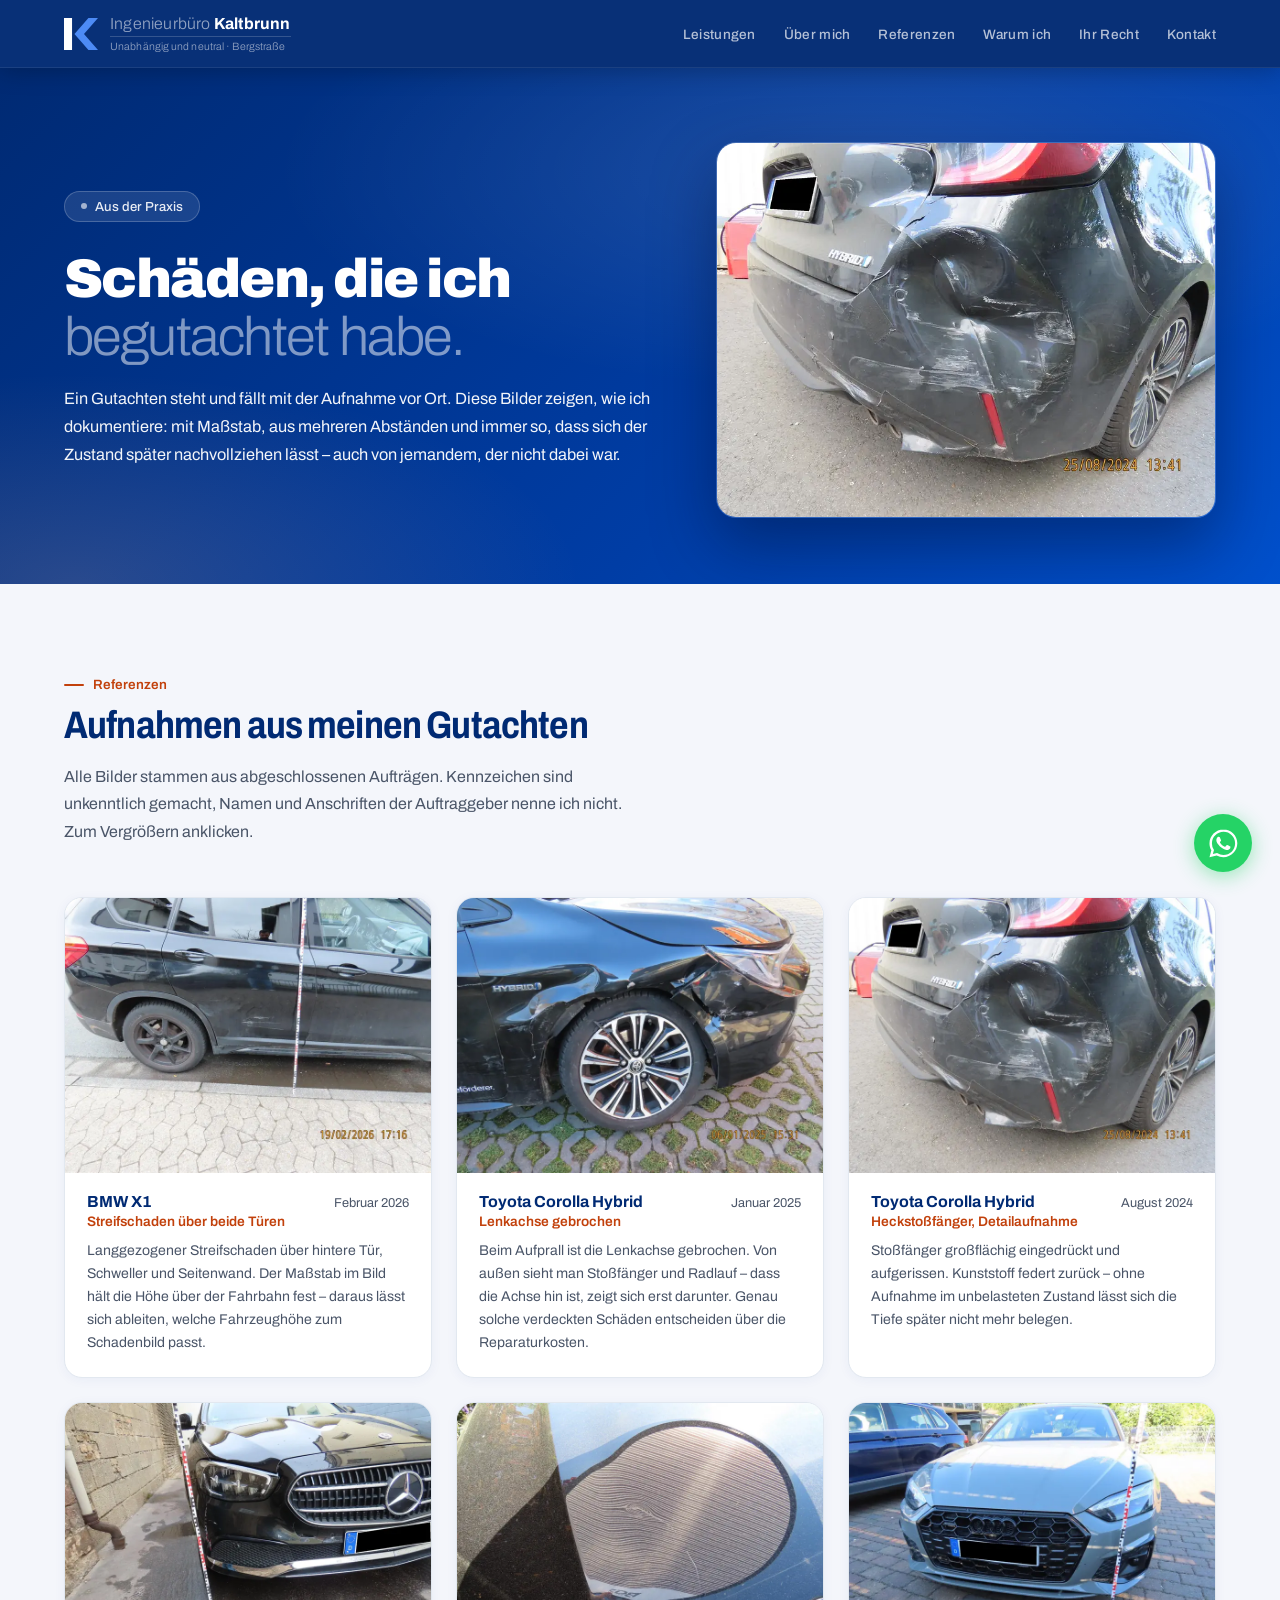
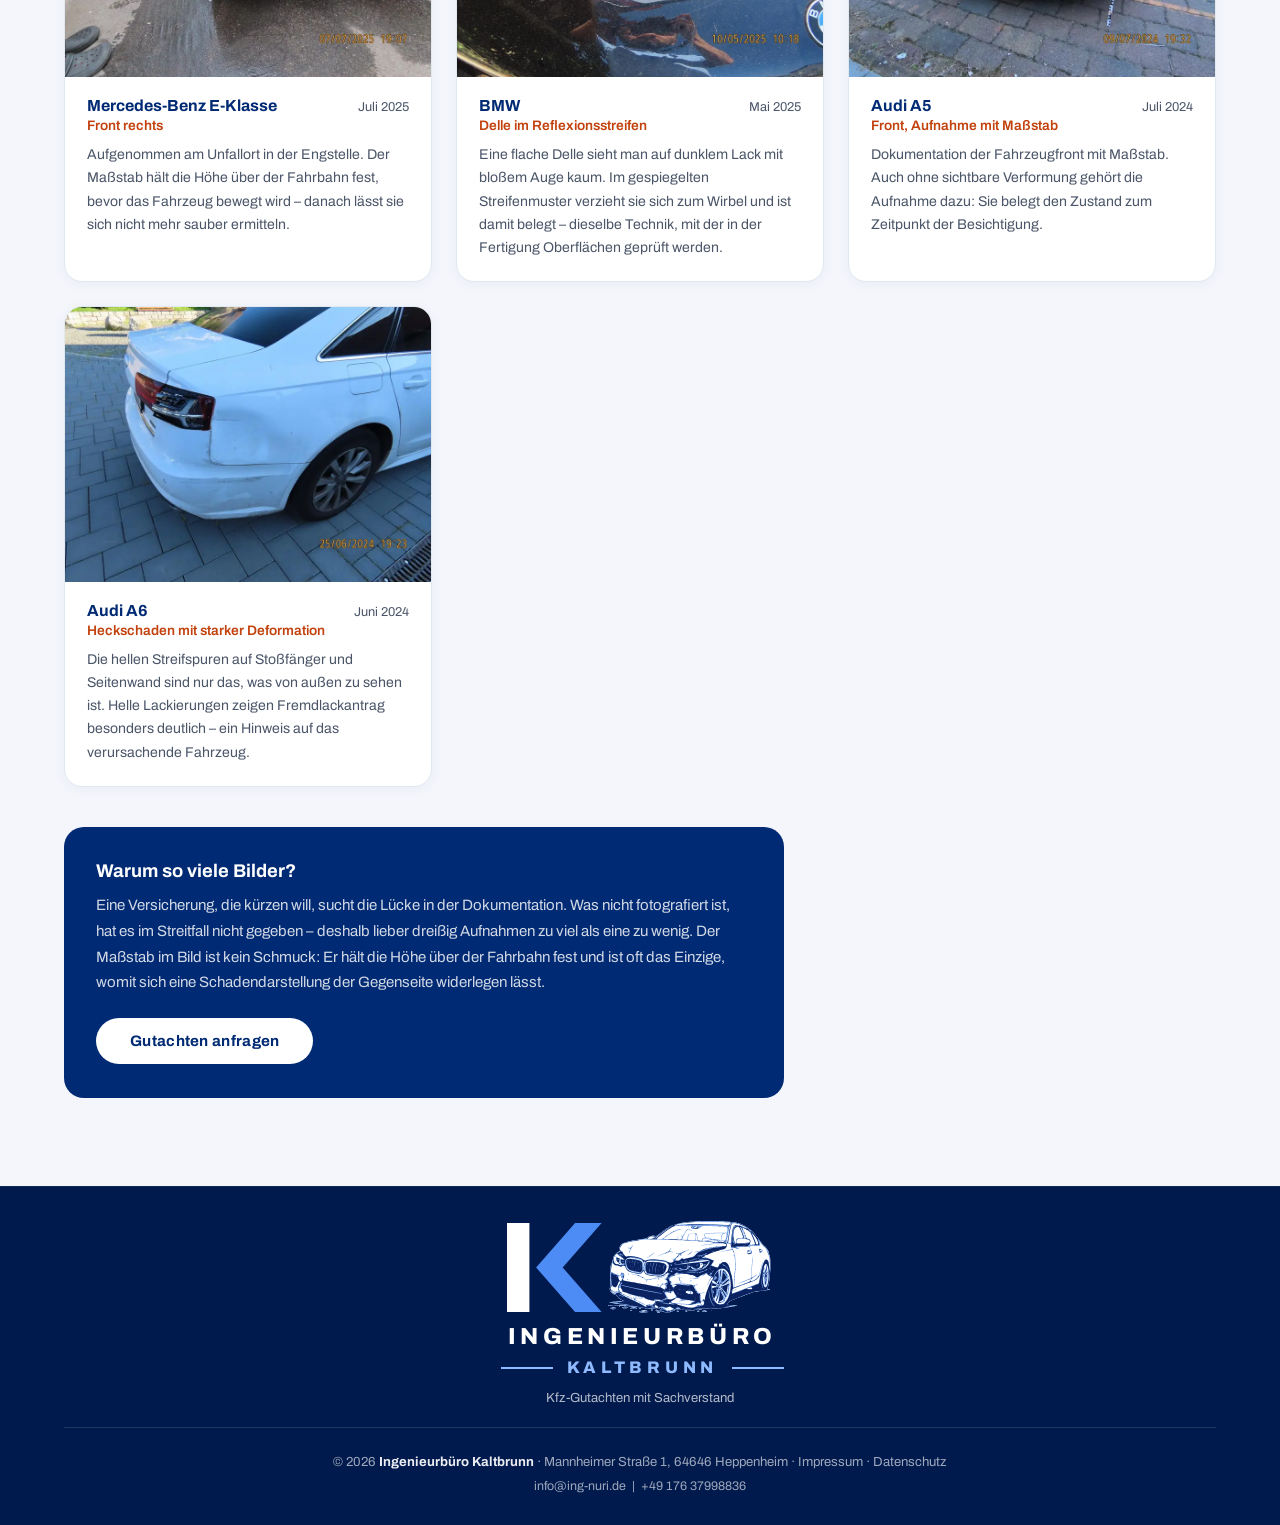
==== referenzen.html @ 7ba2ac22 "Nurettins Mail Punkt für Punkt übernommen Abgleich der ganzen Seite gegen seine Mail. Das meiste sta" ====
<!DOCTYPE html>
<html lang="de">
<head>
  <meta charset="UTF-8"/>
  <meta name="viewport" content="width=device-width, initial-scale=1.0"/>
  <meta name="theme-color" content="#002a73"/>
  <meta name="description" content="Aufnahmen aus meiner Gutachtertätigkeit: Unfall- und Lackschäden an PKW im Kreis Bergstraße, dokumentiert mit Maßstab und in gerichtsverwertbarer Form."/>
  <meta name="author" content="Nurettin Sogukcesme, Ingenieurbüro Kaltbrunn"/>
  <meta name="robots" content="index, follow, max-image-preview:large"/>
  <link rel="canonical" href="https://www.ing-nuri.de/referenzen.html"/>
  <meta property="og:type" content="website"/>
  <meta property="og:locale" content="de_DE"/>
  <meta property="og:site_name" content="Ingenieurbüro Kaltbrunn"/>
  <meta property="og:title" content="Referenzen – Ingenieurbüro Kaltbrunn"/>
  <meta property="og:description" content="Aufnahmen aus meiner Gutachtertätigkeit: Unfall- und Lackschäden an PKW im Kreis Bergstraße, dokumentiert mit Maßstab und in gerichtsverwertbarer Form."/>
  <meta property="og:url" content="https://www.ing-nuri.de/referenzen.html"/>
  <meta name="twitter:card" content="summary_large_image"/>
  <link rel="icon" href="data:image/svg+xml,%3Csvg xmlns='http://www.w3.org/2000/svg' viewBox='0 0 112 112'%3E%3Cdefs%3E%3ClinearGradient id='l' x1='0' y1='0' x2='0' y2='1'%3E%3Cstop offset='0' stop-color='%23ffffff'/%3E%3Cstop offset='1' stop-color='%238fadd4'/%3E%3C/linearGradient%3E%3C/defs%3E%3Ccircle cx='56' cy='56' r='55' fill='%23002a73'/%3E%3Cpath d='M26 69 L20.8 65.1 L27 63.7 L21.8 60.1 L28.6 58.9 L25.6 55.3 L38 56.1 L46.5 55.7 L54 47.9 L71.5 47.9 L79.5 55.7 L93 56.9 L97.4 59.9 L98 69 Z' fill='url(%23l)'/%3E%3Ccircle cx='40' cy='68.5' r='7.6' fill='%230b2f66'/%3E%3Ccircle cx='40' cy='68.5' r='4' fill='%23cfe0f5'/%3E%3Ccircle cx='83' cy='68.5' r='7.6' fill='%230b2f66'/%3E%3Ccircle cx='83' cy='68.5' r='4' fill='%23cfe0f5'/%3E%3Cg stroke='%23ff8a1f' stroke-width='4.4' stroke-linecap='round'%3E%3Cpath d='M19 52 L7 41.5'/%3E%3Cpath d='M25 45.5 L20.5 35'/%3E%3Cpath d='M15 59 L3 57'/%3E%3C/g%3E%3C/svg%3E"/>
  <title>Referenzen – Ingenieurbüro Kaltbrunn | Kfz-Gutachten Heppenheim</title>
  <style>
    /* Archivo, variabel in Breite und Gewicht, lokal eingebettet.
       Eine Datei für Fließtext und schmale Schlagzeilen. */
    @font-face{font-family:'Archivo';font-style:normal;font-weight:300 900;
      font-stretch:62% 125%;font-display:swap;
      src:url([data-uri]) format('woff2');}
    :root {
      --font-sans: 'Archivo', system-ui, -apple-system, 'Segoe UI', sans-serif;
      --font-condensed: 'Archivo', system-ui, -apple-system, 'Segoe UI', sans-serif;
    }
    *, *::before, *::after { box-sizing: border-box; margin: 0; padding: 0; }

    :root {
      --blue:       #003DA5;
      --blue-dark:  #002a73;
      --blue-mid:   #0050cc;
      --blue-light: #5b93e8;   /* Punkt im Siegel */
      --blue-pale:  #e8eef8;
      /* Der Akzent kommt aus dem Feuer der Marke – er nimmt dem
         Behördenblau die Kühle. --flamme-tief ist dieselbe Farbe,
         nur dunkel genug für Text auf Weiß (Kontrast 5,2:1). */
      --flamme:      #ff6a1f;
      --flamme-tief: #c2410c;
      --white:      #ffffff;
      --gray-light: #f4f6fb;
      --gray-mid:   #e2e8f0;
      --gray-text:  #4a5568;
      --text:       #1a202c;
    }

    .skip-link {
      position: fixed; left: 12px; top: -80px; z-index: 300;
      background: var(--white); color: var(--blue-dark);
      padding: 12px 20px; border-radius: 4px; font-weight: 700;
      text-decoration: none; transition: top 0.2s;
    }
    .skip-link:focus { top: 12px; }
    :where(a, button, input, select, textarea, summary):focus-visible {
      outline: 2px solid var(--blue-mid); outline-offset: 3px;
    }
    /* Tippziele in Fußzeile und Rechtstexten auf mindestens 24px */
    footer a, .impressum-block a { display: inline-block; padding-block: 4px; }
    input[type=checkbox] { width: 20px !important; height: 20px !important; }

    /* Schmale Achse für Schlagzeilen – bei Archivo eine Achse, keine zweite Datei */
    .hero-content h1, h2.section-title, .ueber-name,
    .stat-num, .warum-num, .footer-claim strong {
      font-stretch: 84%;
      letter-spacing: -0.015em;
    }
    .hero-content h1 { letter-spacing: -0.028em; word-spacing: 0.06em; }
    h2.section-title { letter-spacing: -0.022em; }
    .nav-stamp { font-stretch: 92%; }

    html { scroll-behavior: smooth; -webkit-text-size-adjust: 100%; }
    body { font-family: var(--font-sans); color: var(--text); background: var(--white); overflow-x: hidden; -webkit-tap-highlight-color: transparent; }
    section[id] { scroll-margin-top: 76px; }
    a:focus-visible, button:focus-visible, input:focus-visible, select:focus-visible, textarea:focus-visible {
      outline: 2px solid var(--blue-mid); outline-offset: 2px; border-radius: 3px;
    }
    img { max-width: 100%; }

    /* ── SCROLL REVEAL ── */
    .reveal {
      opacity: 0;
      transform: translateY(36px);
      transition: opacity 0.7s cubic-bezier(.22,1,.36,1), transform 0.7s cubic-bezier(.22,1,.36,1);
    }
    .reveal.visible { opacity: 1; transform: translateY(0); }
    .reveal-left  { opacity: 0; transform: translateX(-40px); transition: opacity 0.7s cubic-bezier(.22,1,.36,1), transform 0.7s cubic-bezier(.22,1,.36,1); }
    .reveal-right { opacity: 0; transform: translateX(40px);  transition: opacity 0.7s cubic-bezier(.22,1,.36,1), transform 0.7s cubic-bezier(.22,1,.36,1); }
    .reveal-left.visible, .reveal-right.visible { opacity: 1; transform: translateX(0); }
    .delay-1 { transition-delay: 0.1s; }
    .delay-2 { transition-delay: 0.2s; }
    .delay-3 { transition-delay: 0.3s; }
    .delay-4 { transition-delay: 0.4s; }

    /* ── NAV ── */
    nav {
      position: fixed; top: 0; left: 0; right: 0; z-index: 100;
      background: rgba(0,42,115,0.97);
      backdrop-filter: blur(12px);
      display: flex; align-items: center; justify-content: space-between;
      padding: 0 5%; height: 68px;
      box-shadow: 0 2px 24px rgba(0,0,0,0.25);
      border-bottom: 1px solid rgba(255,255,255,0.08);
      transition: background 0.3s;
    }
    .nav-logo { display: flex; align-items: center; gap: 12px; text-decoration: none; }
    .nav-stamp {
      width: 34px; height: 32px;
      border: 0; border-radius: 0;
      display: grid; place-items: center;
      color: var(--white); flex-shrink: 0; position: relative;
      transition: opacity 0.3s;
    }
    .nav-stamp::after { content: none; }
    .nav-stamp .marke-k { width: 100%; height: 100%; }
    /* Das Monogramm ist reine Geometrie und traegt bis unter 20 px –
       anders als die Zeichnung, die dort zu Matsch wurde. */
    .nav-stamp { --k-balken: #ffffff; --k-winkel: #4d8bf5; }
    .nav-logo:hover .nav-stamp { opacity: 0.82; }
    .nav-logo:hover .nav-stamp { border-color: rgba(255,255,255,0.9); }
    .nav-title { color: var(--white); font-size: 1rem; font-weight: 700; letter-spacing: 0.2px; }
    .nav-title span { color: rgba(255,255,255,0.55); font-weight: 300; }
    .nav-claim {
      display: block; color: rgba(255,255,255,0.62);
      font-size: 0.66rem; font-weight: 500; letter-spacing: 0.1px;
      margin-top: 4px; padding-top: 4px;
      border-top: 1px solid rgba(255,255,255,0.18);
    }
    .nav-links { display: flex; gap: 28px; list-style: none; }
    /* auf Telefonen bliebe für den Claim nur ein Umbruch – er steht dort in der Fußzeile */
    @media (max-width: 480px) { .nav-claim { display: none; } }
    .nav-links a {
      color: rgba(255,255,255,0.7); text-decoration: none;
      font-size: 0.85rem; font-weight: 500; letter-spacing: 0.3px;
      transition: color 0.2s; position: relative; padding-bottom: 2px;
    }
    .nav-links a::after {
      content: ''; position: absolute; bottom: -2px; left: 0; right: 0;
      height: 1.5px; background: var(--white); transform: scaleX(0);
      transition: transform 0.25s cubic-bezier(.22,1,.36,1);
    }
    .nav-links a:hover { color: var(--white); }
    .nav-links a:hover::after { transform: scaleX(1); }
    .nav-links a.active { color: var(--white); }
    .nav-links a.active::after { transform: scaleX(1); }

    /* Burger (nur mobil sichtbar) */
    .nav-burger {
      display: none;
      background: none; border: none; cursor: pointer;
      width: 44px; height: 44px; margin-right: -8px;
      align-items: center; justify-content: center;
      flex-direction: column; gap: 5px;
      -webkit-tap-highlight-color: transparent;
    }
    .nav-burger span {
      display: block; width: 24px; height: 2px;
      background: var(--white); border-radius: 2px;
      transition: transform 0.3s cubic-bezier(.22,1,.36,1), opacity 0.2s;
    }
    nav.open .nav-burger span:nth-child(1) { transform: translateY(7px) rotate(45deg); }
    nav.open .nav-burger span:nth-child(2) { opacity: 0; }
    nav.open .nav-burger span:nth-child(3) { transform: translateY(-7px) rotate(-45deg); }

    /* Mobiles Menü-Panel */
    .mobile-menu {
      position: fixed; top: 68px; left: 0; right: 0; z-index: 99;
      background: rgba(0,26,77,0.98);
      backdrop-filter: blur(14px);
      -webkit-backdrop-filter: blur(14px);
      border-bottom: 1px solid rgba(255,255,255,0.08);
      box-shadow: 0 16px 40px rgba(0,0,0,0.35);
      display: flex; flex-direction: column;
      padding: 8px 0 16px;
      transform: translateY(-12px); opacity: 0; visibility: hidden; pointer-events: none;
      transition: transform 0.3s cubic-bezier(.22,1,.36,1), opacity 0.3s, visibility 0.3s;
    }
    .mobile-menu.open { transform: translateY(0); opacity: 1; visibility: visible; pointer-events: auto; }
    .mobile-menu a {
      color: rgba(255,255,255,0.85); text-decoration: none;
      font-size: 1rem; font-weight: 500; letter-spacing: 0.3px;
      padding: 14px 6%;
      border-bottom: 1px solid rgba(255,255,255,0.06);
      transition: background 0.2s, color 0.2s;
    }
    .mobile-menu a:active, .mobile-menu a:hover { background: rgba(255,255,255,0.06); color: var(--white); }
    .mobile-menu .mobile-menu-cta {
      margin: 14px 6% 0; text-align: center;
      background: var(--white); color: var(--blue-dark);
      font-weight: 700; border-radius: 100px; border-bottom: none;
      padding: 14px;
    }
    .mobile-menu .mobile-menu-cta:hover, .mobile-menu .mobile-menu-cta:active { background: var(--blue-pale); color: var(--blue-dark); }
    .menu-backdrop {
      position: fixed; inset: 0; z-index: 98;
      background: rgba(0,10,35,0.5);
      opacity: 0; visibility: hidden; pointer-events: none;
      transition: opacity 0.3s, visibility 0.3s;
    }
    .menu-backdrop.open { opacity: 1; visibility: visible; pointer-events: auto; }

    /* ── HERO ── */
    #hero {
      margin-top: 68px;
      /* Hintergrundbild nach Nurettins Vorgabe: ein Fahrzeugdetail, hier die
         Reflexionspruefung auf dunklem Lack. Es liegt ganz unten, darueber
         derselbe Verlauf wie vorher, nur nicht mehr deckend – so bleibt die
         Struktur als Textur sichtbar und der Text behaelt seinen Grund.

         Mobile first: die kleine Fassung (900 px, 19 KB) ist die Grundregel,
         die grosse (1600 px, 43 KB) holt sich erst, wer den Platz hat. */
      background:
        radial-gradient(75% 60% at 64% 32%, rgba(255,255,255,0.13), rgba(255,255,255,0) 62%),
        radial-gradient(58% 52% at 8% 98%, rgba(255,186,140,0.16), rgba(255,186,140,0) 68%),
        radial-gradient(95% 65% at 50% 118%, rgba(0,12,40,0.5), rgba(0,12,40,0) 68%),
        radial-gradient(70% 90% at -10% 50%, rgba(0,12,40,0.32), rgba(0,12,40,0) 60%),
        linear-gradient(135deg, rgba(0,42,115,0.84) 0%, rgba(0,61,165,0.78) 55%, rgba(0,74,199,0.80) 100%),
        url("fotos/anriss-hintergrund-klein.webp") center / cover no-repeat,
        var(--blue-dark);
      /* Genau eine Bildschirmhoehe, abzueglich der 68 px Navigationsleiste,
         die #hero als margin-top traegt: Anriss und Sequenz enden bzw.
         beginnen damit exakt an der Bildkante, man sieht nie zwei
         Abschnitte gleichzeitig.

         Vorher stand hier 88svh (da lugte die Sequenz 40 px hervor), dann
         kurz min-height: auto – damit endete der Anriss schon bei 72 % der
         Hoehe und die Stadt schob sich mit ins Bild. */
      min-height: calc(100svh - 68px);
      display: flex; align-items: center;
      position: relative; overflow: hidden; padding: 60px 5%;
    }

    /* Der Anriss fuellt genau eine Bildschirmhoehe, damit man nie zwei
       Abschnitte gleichzeitig sieht. Dadurch bleibt unten Platz – bei
       1920x1080 sind es 275 px. Der bekommt hier eine Aufgabe statt leer
       zu stehen: ein Hinweis, dass es weitergeht, und wohin.

       Mobile first: am Handy passt der Anriss ohnehin nicht auf einen
       Schirm, dort gibt es weder Platz noch Grund dafuer. Der Hinweis
       erscheint erst ab 701 px. */
    .hero-weiter { display: none; }
    @media (min-width: 701px) {
      #hero {
        padding-bottom: 96px;
        background-image:
          radial-gradient(75% 60% at 64% 32%, rgba(255,255,255,0.13), rgba(255,255,255,0) 62%),
          radial-gradient(58% 52% at 8% 98%, rgba(255,186,140,0.16), rgba(255,186,140,0) 68%),
          radial-gradient(95% 65% at 50% 118%, rgba(0,12,40,0.5), rgba(0,12,40,0) 68%),
          radial-gradient(70% 90% at -10% 50%, rgba(0,12,40,0.32), rgba(0,12,40,0) 60%),
          linear-gradient(135deg, rgba(0,42,115,0.84) 0%, rgba(0,61,165,0.78) 55%, rgba(0,74,199,0.80) 100%),
          url("fotos/anriss-hintergrund.webp");
      }
      .hero-weiter {
        display: flex; align-items: center; gap: 9px;
        position: absolute; left: 50%; bottom: 30px; z-index: 4;
        transform: translateX(-50%);
        color: rgba(255,255,255,0.75); text-decoration: none;
        font-size: 0.82rem; transition: color 0.2s;
      }
      .hero-weiter:hover { color: var(--white); }
      .hero-weiter i {
        display: block; width: 9px; height: 9px;
        border-right: 2px solid currentColor; border-bottom: 2px solid currentColor;
        transform: rotate(45deg) translate(-2px, -2px);
        animation: weiter-tippen 2.2s ease-in-out infinite;
      }
      @keyframes weiter-tippen {
        0%, 100% { transform: rotate(45deg) translate(-2px, -2px); }
        50%      { transform: rotate(45deg) translate(1px, 1px); }
      }
    }
    @media (prefers-reduced-motion: reduce) {
      .hero-weiter i { animation: none; }
    }
    /* Zwei Spalten: links die Aussage, rechts etwas, das man anfassen kann.
       Eine halbe Seite Blau ohne Inhalt sah leer aus – das war sie auch. */
    .hero-inner {
      position: relative; z-index: 4; width: 100%;
      max-width: 1240px; margin: 0 auto;
      display: grid; grid-template-columns: minmax(0, 1.06fr) minmax(0, 0.94fr);
      gap: 56px; align-items: center;
    }
    @media (max-width: 1080px) { .hero-inner { gap: 36px; } }

    /* ═══ ANRISS-HINTERGRUND — als Block wieder entfernbar ═══════
       Zwei Zutaten: Licht (im Verlauf von #hero) und ein Messblatt.
       Rückgängig: diesen Block löschen und den Verlauf von #hero auf
       den linearen zurücksetzen. */

    /* Nur noch ein feines, driftendes Raster – die Eckmarken und der
       Maßstab am Blattrand sind raus, die haben nach Formular ausgesehen. */
    /* ═══ Ende Anriss-Hintergrund ════════════════════════════════ */

    .btn-call-mobile { display: none; }
      10%  { opacity: 1; }
      90%  { opacity: 0.4; }
      100% { transform: translateY(var(--end-y, -60px)) scale(1); opacity: 0; }
    }

    /* Das einzige verbliebene Raster: gross, blass, langsam driftend. */
    .hero-grid {
      position: absolute; inset: 0; pointer-events: none; z-index: 1;
      background-image: linear-gradient(rgba(255,255,255,0.045) 1px, transparent 1px),
                        linear-gradient(90deg, rgba(255,255,255,0.045) 1px, transparent 1px);
      background-size: 76px 76px;
      animation: grid-drift 26s linear infinite;
    }
    @keyframes grid-drift { 0% { background-position: 0 0; } 100% { background-position: 76px 76px; } }

    .hero-content { position: relative; z-index: 4; max-width: 620px; }
    .hero-eyebrow {
      display: inline-flex; align-items: center; gap: 8px;
      background: rgba(255,255,255,0.1);
      border: 1px solid rgba(255,255,255,0.2);
      color: rgba(255,255,255,0.9);
      font-size: 0.82rem; font-weight: 500; letter-spacing: 0;
      padding: 7px 16px; margin-bottom: 28px; border-radius: 100px;
      animation: fade-down 0.8s cubic-bezier(.22,1,.36,1) both;
    }
    .hero-eyebrow::before { content: ''; width: 6px; height: 6px; background: rgba(255,255,255,0.6); border-radius: 50%; animation: pulse 2s infinite; }
    /* In der Tafel sitzt die Blase unter Name und Funktion. Dort ist die
       Spalte neben dem Foto schmal, deshalb kleiner und ohne den Abstand,
       den sie ueber der Ueberschrift brauchte. */
    .hero-panel .hero-eyebrow {
      align-self: flex-start; margin: 5px 0 0;
      font-size: 0.72rem; padding: 5px 12px; animation: none;
      /* Gegen die echten Bildpunkte der Tafel gemessen. Mit 0,9 Deckkraft
         auf der Schrift waren es 4,36; seit das Hintergrundbild durchkommt,
         reicht auch volles Weiss nicht (4,49). Die Blase bekommt deshalb
         einen eigenen, dunkleren Grund, statt den Schleier fuer alle
         anderen Rollen mit zu verstaerken. */
      color: var(--white);
      background: rgba(0,20,58,0.42); border-color: rgba(255,255,255,0.28);
    }
    @keyframes pulse { 0%,100% { opacity: 1; } 50% { opacity: 0.3; } }
    @keyframes fade-down { from { opacity: 0; transform: translateY(-16px); } to { opacity: 1; transform: translateY(0); } }

    .hero-content h1 {
      font-family: var(--font-condensed);
      font-size: clamp(1.9rem, 3.5vw, 2.7rem); font-weight: 900;
      color: var(--white); line-height: 1.08; margin-bottom: 22px;
      animation: fade-up 0.9s 0.1s cubic-bezier(.22,1,.36,1) both;
    }
    .hero-content h1 span { color: rgba(255,255,255,0.5); font-weight: 300; }
    @keyframes fade-up { from { opacity: 0; transform: translateY(24px); } to { opacity: 1; transform: translateY(0); } }

    .hero-content p {
      color: rgba(255,255,255,0.97); font-size: 1.05rem; line-height: 1.72;
      margin-bottom: 40px; max-width: 480px;
      text-shadow: 0 1px 14px rgba(0,10,40,0.3);
      animation: fade-up 0.9s 0.2s cubic-bezier(.22,1,.36,1) both;
    }
    .hero-cta {
      display: flex; gap: 16px; flex-wrap: wrap;
      animation: fade-up 0.9s 0.3s cubic-bezier(.22,1,.36,1) both;
    }
    .btn-primary {
      background: var(--white); color: var(--blue-dark);
      font-weight: 700; padding: 15px 34px; border: none; border-radius: 100px;
      font-size: 0.95rem; cursor: pointer; text-decoration: none; letter-spacing: 0.3px;
      transition: background 0.2s, transform 0.2s, box-shadow 0.2s; display: inline-block;
      box-shadow: 0 4px 20px rgba(0,0,0,0.2);
    }
    .btn-primary:hover { background: var(--blue-pale); transform: translateY(-2px); box-shadow: 0 8px 28px rgba(0,0,0,0.25); }
    .btn-outline {
      border: 2px solid rgba(255,255,255,0.3); color: var(--white);
      font-weight: 500; padding: 14px 30px; border-radius: 100px;
      font-size: 0.95rem; cursor: pointer; text-decoration: none;
      transition: border-color 0.2s, background 0.2s, transform 0.2s; display: inline-block;
    }
    .btn-outline:hover { border-color: var(--white); background: rgba(255,255,255,0.08); transform: translateY(-2px); }

    .hero-stats {
      display: flex; align-items: center; gap: 24px;
      margin-top: 48px;
      padding-top: 32px;
      border-top: 1px solid rgba(255,255,255,0.12);
      animation: fade-up 0.9s 0.45s cubic-bezier(.22,1,.36,1) both;
    }
    .hero-stat-num {
      font-family: var(--font-condensed);
      font-size: 1.8rem; font-weight: 900; color: var(--white); line-height: 1;
    }
    .hero-stat-label {
      font-size: 0.72rem; color: rgba(255,255,255,0.72);
      font-weight: 500; margin-top: 3px; letter-spacing: 0.3px;
    }
    .hero-stat-divider {
      width: 1px; height: 36px;
      background: rgba(255,255,255,0.15); flex-shrink: 0;
    }

    /* Kontakttafel im Anriss. Traegt die Marke in voller Groesse – am Handy
       ist sie damit ueberhaupt zum ersten Mal zu sehen – und darunter das,
       weswegen jemand hier ist: die Nummer. */
    .hero-panel {
      background: rgba(255,255,255,0.09);
      border: 1px solid rgba(255,255,255,0.17);
      border-radius: 26px;
      padding: 26px 28px 24px;
      backdrop-filter: blur(14px); -webkit-backdrop-filter: blur(14px);
      box-shadow: 0 26px 64px rgba(0,10,40,0.34);
      animation: fade-up 0.9s 0.35s cubic-bezier(.22,1,.36,1) both;
    }
    /* Oben in der Tafel steht jetzt ein Foto statt der gezeichneten Marke.
       Klein in der Kopfzeile trägt die Zeichnung; auf 268 px vergrößert
       las sie sich als Clipart. Und ein Gesicht ist ohnehin das stärkere
       Argument als ein Signet. */
    .hero-panel-person {
      display: flex; align-items: center; gap: 15px;
      padding-bottom: 20px;
    }
    .hero-panel-foto {
      width: 96px; height: 96px; flex-shrink: 0;
      border-radius: 50%; object-fit: cover;
      border: 3px solid rgba(255,255,255,0.5);
      box-shadow: 0 8px 22px rgba(0,10,40,0.35);
    }
    .hero-panel-wer { display: flex; flex-direction: column; gap: 3px; min-width: 0; }
    .hero-panel-wer strong {
      font-family: var(--font-condensed);
      font-size: 1.15rem; font-weight: 900; color: var(--white); letter-spacing: -0.01em;
    }
    .hero-panel-wer span { font-size: 0.84rem; color: rgba(255,255,255,0.88); }
    .hero-panel-trenner { height: 1px; background: rgba(255,255,255,0.16); margin-bottom: 18px; }
    .hero-panel-label {
      /* 0,86 ergab mit dem Hintergrundbild darunter 4,47 und damit knapp
         unter AA – die Aufnahme hellt die Tafel leicht auf. */
      font-size: 0.82rem; color: rgba(255,255,255,0.94); margin-bottom: 8px;
    }
    .hero-panel-tel {
      display: flex; align-items: center; gap: 11px;
      color: var(--white); text-decoration: none;
      font-family: var(--font-condensed);
      font-size: 1.5rem; font-weight: 900; letter-spacing: -0.01em;
      transition: opacity 0.2s;
    }
    .hero-panel-tel:hover { opacity: 0.8; }
    .hero-panel-tel svg { width: 19px; height: 19px; flex-shrink: 0; }
    .hero-panel-wa {
      display: flex; align-items: center; justify-content: center; gap: 9px;
      margin-top: 16px;
      /* Dunkles statt hellem Glas: mit dem Hintergrundbild unter der Tafel
         fiel die Beschriftung von 4,84 auf 4,09 und damit unter AA. */
      background: rgba(0,22,64,0.34); color: var(--white);
      border: 1px solid rgba(255,255,255,0.30); text-decoration: none;
      font-size: 0.92rem; font-weight: 600;
      padding: 13px 16px; border-radius: 100px;
      transition: background 0.2s, border-color 0.2s, color 0.2s, transform 0.2s;
    }
    .hero-panel-wa svg { color: #25D366; transition: color 0.2s; }
    .hero-panel-wa:hover, .hero-panel-wa:active {
      background: #25D366; border-color: #25D366; color: #05341a; transform: translateY(-1px);
    }
    .hero-panel-wa:hover svg, .hero-panel-wa:active svg { color: #05341a; }
    .hero-panel-wa svg { width: 17px; height: 17px; flex-shrink: 0; }
    .hero-panel-punkte {
      list-style: none; margin-top: 20px; padding-top: 18px;
      border-top: 1px solid rgba(255,255,255,0.14);
      display: flex; flex-direction: column; gap: 11px;
    }
    .hero-panel-punkte li {
      display: flex; align-items: flex-start; gap: 10px;
      font-size: 0.87rem; line-height: 1.5; color: rgba(255,255,255,0.88);
    }
    .hero-panel-punkte li::before {
      content: '✓'; flex-shrink: 0;
      width: 19px; height: 19px; margin-top: 1px; border-radius: 50%;
      /* Vorher 40 % Deckkraft – das las sich braun. Jetzt das Orange der
         Seite (--flamme), und der Haken dunkel darauf, weil Weiss auf
         diesem Orange nicht traegt. */
      background: var(--flamme); border: 0;
      display: grid; place-items: center;
      font-size: 0.66rem; font-weight: 700; color: #3d1300;
    }

    /* ── SHARED ── */
    section { padding: 88px 5%; }
    /* Gesperrte Versalien sind die Schrift von Formularen und Schildern.
       Stattdessen: normale Schreibweise, warmer Akzent, kurzer Strich. */
    .section-label {
      display: inline-flex; align-items: center; gap: 9px;
      font-size: 0.84rem; font-weight: 600; letter-spacing: 0;
      text-transform: none; color: var(--flamme-tief); margin-bottom: 12px;
    }
    .section-label::before {
      content: ''; width: 20px; height: 2px; border-radius: 2px;
      background: currentColor; flex-shrink: 0;
    }
    h2.section-title {
      font-family: var(--font-condensed);
      font-size: clamp(1.9rem, 3vw, 2.6rem); font-weight: 700;
      color: var(--blue-dark); margin-bottom: 16px; line-height: 1.1;
    }
    .section-intro {
      color: var(--gray-text); font-size: 1rem; line-height: 1.72;
      max-width: 560px; margin-bottom: 52px;
    }

    /* ── LEISTUNGEN ── */
    #leistungen { background: var(--gray-light); }
    .leistungen-grid {
      display: grid; grid-template-columns: repeat(3, 1fr);
      gap: 20px;
    }
    .leistung-card:first-child { grid-column: span 2; }
    @media (max-width: 1000px) {
      .leistungen-grid { grid-template-columns: repeat(2, 1fr); }
      .leistung-card:first-child { grid-column: span 2; }
    }
    @media (max-width: 680px) {
      .leistungen-grid { grid-template-columns: 1fr; }
      .leistung-card:first-child { grid-column: auto; }
    }
    .leistung-card {
      background: var(--white);
      border: 1px solid var(--gray-mid);
      padding: 34px 30px; border-radius: 18px;
      box-shadow: 0 2px 12px rgba(0,61,165,0.05);
      transition: transform 0.45s cubic-bezier(.16,1,.3,1), box-shadow 0.45s cubic-bezier(.16,1,.3,1);
    }
    .leistung-card:hover { transform: translateY(-3px); box-shadow: 0 16px 40px rgba(0,42,115,0.13); }
    .leistung-card.featured { background: var(--blue-pale); border-color: rgba(0,61,165,0.14); }
    .leistung-icon {
      width: 46px; height: 46px; margin-bottom: 20px;
      border: 1px solid var(--gray-mid); border-radius: 14px;
      display: grid; place-items: center; color: var(--flamme-tief);
      background: var(--white);
      transition: border-color 0.3s, background 0.3s, color 0.3s;
    }
    .leistung-icon svg {
      width: 23px; height: 23px; fill: none; stroke: currentColor;
      stroke-width: 1.5; stroke-linecap: round; stroke-linejoin: round;
    }
    .leistung-card:hover .leistung-icon { border-color: var(--flamme-tief); background: var(--flamme-tief); color: var(--white); }
    .leistung-card.featured .leistung-icon { border-color: rgba(0,61,165,0.25); }
    .leistung-card h3 { font-size: 1rem; font-weight: 700; color: var(--blue-dark); margin-bottom: 10px; }
    .leistung-card p { font-size: 0.88rem; color: var(--gray-text); line-height: 1.65; }

    .fahrzeug-strip {
      margin-top: 40px; padding-top: 32px; border-top: 1px solid var(--gray-mid);
      display: flex; align-items: center; gap: 12px; flex-wrap: wrap;
    }
    .fahrzeug-strip-label { font-size: 0.85rem; font-weight: 700; color: var(--gray-text); margin-right: 4px; }
    .fahrzeug-chip {
      background: var(--white); border: 1px solid var(--gray-mid); color: var(--blue-dark);
      font-size: 0.82rem; font-weight: 500; padding: 6px 16px; border-radius: 100px;
      transition: border-color 0.2s, background 0.2s;
    }
    .fahrzeug-chip:hover { border-color: var(--flamme); background: #fff3ec; }

    .ref-teaser {
      display: flex; align-items: center; justify-content: space-between; gap: 20px;
      margin-top: 26px; padding: 22px 26px;
      background: var(--white); border: 1px solid var(--gray-mid); border-radius: 18px;
      text-decoration: none; color: inherit;
      transition: border-color 0.25s, box-shadow 0.25s, transform 0.25s;
    }
    .ref-teaser:hover {
      border-color: var(--flamme); transform: translateY(-2px);
      box-shadow: 0 14px 34px rgba(0,42,115,0.12);
    }
    .ref-teaser-text { display: flex; flex-direction: column; gap: 3px; font-size: 0.9rem; color: var(--gray-text); }
    .ref-teaser-text strong { font-size: 1rem; color: var(--blue-dark); }
    .ref-teaser-pfeil {
      flex-shrink: 0; width: 42px; height: 42px; border-radius: 50%;
      background: var(--blue-pale); color: var(--flamme-tief);
      display: grid; place-items: center; font-size: 1.1rem;
      transition: background 0.25s, color 0.25s, transform 0.25s;
    }
    .ref-teaser:hover .ref-teaser-pfeil { background: var(--flamme-tief); color: var(--white); transform: translateX(3px); }

    /* ── ÜBER NURI ── */
    #ueber { background: var(--white); }
    .ueber-inner { display: grid; grid-template-columns: 1fr 1fr; gap: 64px; align-items: center; }
    .ueber-visual {
      background: linear-gradient(140deg, var(--blue-dark) 0%, var(--blue) 100%);
      border-radius: 22px; padding: 48px;
      position: relative; overflow: hidden; min-height: 360px;
      display: flex; flex-direction: column; justify-content: flex-end;
      box-shadow: 0 20px 60px rgba(0,42,115,0.3);
    }
    .ueber-visual::before {
      content: ''; position: absolute; top: -60px; right: -60px;
      width: 260px; height: 260px;
      border: 2px solid rgba(255,255,255,0.08); border-radius: 50%;
      animation: orbit 12s linear infinite;
    }
    .ueber-visual::after {
      content: ''; position: absolute; bottom: -30px; left: -30px;
      width: 160px; height: 160px;
      border: 1.5px solid rgba(255,255,255,0.06); border-radius: 50%;
      animation: orbit 18s linear infinite reverse;
    }
    @keyframes orbit { from { transform: rotate(0deg) scale(1); } to { transform: rotate(360deg) scale(1.05); } }
    .ueber-photo {
      position: absolute; top: 0; right: 0; bottom: 0; left: 0;
      z-index: 0;
    }
    .ueber-photo img {
      position: absolute; right: 0; bottom: 0;
      height: 115%; width: auto; max-width: none;
      object-fit: cover; object-position: top center;
      -webkit-mask-image: linear-gradient(to left, black 55%, transparent 100%);
      mask-image: linear-gradient(to left, black 55%, transparent 100%);
      opacity: 0.92;
    }
    .ueber-photo::after {
      content: '';
      position: absolute; inset: 0;
      background: linear-gradient(0deg, var(--blue-dark) 0%, rgba(0,42,115,0.1) 45%, transparent 70%);
    }
    .ueber-visual::after { z-index: 0; }
    .ueber-name { font-family: var(--font-condensed); font-size: 2rem; font-weight: 900; color: var(--white); margin-bottom: 4px; position: relative; z-index: 1; }
    .ueber-role { color: rgba(255,255,255,0.6); font-size: 0.85rem; font-weight: 500; letter-spacing: 0.5px; position: relative; z-index: 1; }
    .ueber-text p { color: var(--gray-text); font-size: 0.97rem; line-height: 1.78; margin-bottom: 16px; }
    .ueber-fakten { list-style: none; margin-top: 26px; border-top: 1px solid var(--gray-mid); }
    .ueber-fakten li {
      padding: 13px 0; border-bottom: 1px solid var(--gray-mid);
      font-size: 0.88rem; line-height: 1.55; color: var(--gray-text);
      display: grid; grid-template-columns: 150px 1fr; gap: 16px;
    }
    .ueber-fakten b {
      font-size: 0.82rem; font-weight: 700; color: var(--blue-dark);
      align-self: start; padding-top: 2px;
    }
    @media (max-width: 560px) { .ueber-fakten li { grid-template-columns: 1fr; gap: 4px; } }
    .ueber-stats { display: flex; gap: 36px; margin-top: 32px; }
    .stat { }
    .stat-num {
      font-family: var(--font-condensed); font-size: 2.4rem; font-weight: 900;
      color: var(--blue); line-height: 1;
      transition: transform 0.3s;
    }
    .stat:hover .stat-num { transform: scale(1.08); }
    .stat-label { font-size: 0.76rem; color: var(--gray-text); margin-top: 4px; }

    /* ── WARUM ── */
    #warum { background: var(--blue-dark); }
    #warum .section-label { color: #ffa06a; }
    #warum h2.section-title { color: var(--white); }
    #warum .section-intro { color: rgba(255,255,255,0.55); }
    .warum-grid { display: grid; grid-template-columns: repeat(auto-fit, minmax(220px, 1fr)); gap: 2px; }
    .warum-item {
      background: rgba(255,255,255,0.03); padding: 36px 28px;
      border-left: 2px solid rgba(255,255,255,0.1);
      transition: background 0.3s, border-left-color 0.3s;
    }
    .warum-item:hover { background: rgba(255,255,255,0.06); border-left-color: rgba(255,138,74,0.6); }
    .warum-num {
      font-family: var(--font-condensed); font-size: 2.6rem; font-weight: 900;
      line-height: 1; margin-bottom: 14px;
      color: #ff8a4a;
      transition: color 0.4s, transform 0.4s;
    }
    .warum-item:hover .warum-num { color: #ffa06a; transform: translateY(-2px); }
    .warum-item h3 { font-size: 1rem; font-weight: 700; color: var(--white); margin-bottom: 10px; }
    .warum-item p { font-size: 0.87rem; color: rgba(255,255,255,0.68); line-height: 1.68; }


    /* ── IHR GUTES RECHT ── */
    #ihr-recht { background: var(--white); }
    .recht-inner { max-width: 1240px; margin: 0 auto; }
    .recht-karten {
      display: grid; grid-template-columns: repeat(auto-fit, minmax(280px, 1fr));
      gap: 20px;
    }
    .recht-karte {
      background: var(--gray-light); border: 1px solid var(--gray-mid);
      border-radius: 18px; padding: 30px 28px;
      transition: transform 0.45s cubic-bezier(.16,1,.3,1), box-shadow 0.45s cubic-bezier(.16,1,.3,1);
    }
    .recht-karte:hover { transform: translateY(-3px); box-shadow: 0 16px 40px rgba(0,42,115,0.12); }
    .recht-symbol {
      width: 46px; height: 46px; margin-bottom: 18px;
      border: 1px solid var(--gray-mid); border-radius: 14px; background: var(--white);
      display: grid; place-items: center; color: var(--flamme-tief);
      transition: border-color 0.3s, background 0.3s, color 0.3s;
    }
    .recht-symbol svg {
      width: 23px; height: 23px; fill: none; stroke: currentColor;
      stroke-width: 1.5; stroke-linecap: round; stroke-linejoin: round;
    }
    .recht-karte:hover .recht-symbol { border-color: var(--flamme-tief); background: var(--flamme-tief); color: var(--white); }
    .recht-karte h3 { font-size: 1rem; font-weight: 700; color: var(--blue-dark); margin-bottom: 10px; }
    .recht-karte p { font-size: 0.88rem; color: var(--gray-text); line-height: 1.65; }
    .recht-cta {
      display: flex; align-items: center; justify-content: space-between;
      gap: 20px; flex-wrap: wrap;
      margin-top: 24px; padding: 22px 28px;
      background: var(--blue-dark); border-radius: 18px;
      text-decoration: none; transition: background 0.25s, transform 0.25s;
    }
    .recht-cta:hover { background: var(--blue); transform: translateY(-2px); }
    .recht-cta span { color: rgba(255,255,255,0.9); font-size: 0.95rem; }
    .recht-cta strong {
      font-family: var(--font-condensed); font-size: 1.35rem; font-weight: 900;
      color: var(--white); letter-spacing: -0.01em; white-space: nowrap;
    }
    @media (max-width: 600px) {
      .recht-karte { padding: 24px 22px; }
      .recht-cta { padding: 20px 22px; gap: 10px; }
      .recht-cta strong { font-size: 1.2rem; }
    }


    /* ══ UNFALL-SEQUENZ ═══════════════════════════════════════════════════
       Scroll-Erzaehlung: zwei Wagen stossen zusammen, einer der Beteiligten
       ruft diese Seite auf. Bewusst hinter dem Anriss – ein Vorspann haette
       genau die Anrufe gekostet, um die es geht.
       Gesteuert wird ueber vier Fortschrittswerte, die das Skript als
       CSS-Variablen setzt; hier steht nur, was daraus wird. */
    /* Die feine Linie oben ersetzt die Kante, die vorher die
       Vertrauensleiste gezogen hat – ohne sie laufen Anriss und Sequenz
       als ein einziges blaues Feld ineinander. */
    .unfall {
      height: 460vh; position: relative; padding: 0;
      background: var(--blue-dark);
      border-top: 1px solid rgba(255,255,255,0.10);
    }
    .unfall-buehne { position: sticky; top: 0; height: 100vh; height: 100svh; overflow: hidden; }
    .unfall-szene {
      --anfahrt: 0; --knall: 0; --nach: 0;
      --aussteigen: 0; --gang: 0; --tasche: 0; --hoch: 0;
      --handy: 0; --zoom: 0;
      position: absolute; inset: 0; overflow: hidden;
      background:
        radial-gradient(70% 55% at 50% 30%, rgba(255,255,255,0.10), rgba(255,255,255,0) 60%),
        linear-gradient(180deg, var(--blue-dark) 0%, #062a6e 55%, #08347f 100%);
    }
    .nur-vorlesen {
      position: absolute; width: 1px; height: 1px; overflow: hidden;
      clip: rect(0 0 0 0); clip-path: inset(50%); white-space: nowrap;
    }

    .unfall-himmel {
      position: absolute; inset: 0;
      background-image:
        linear-gradient(rgba(255,255,255,0.045) 1px, transparent 1px),
        linear-gradient(90deg, rgba(255,255,255,0.045) 1px, transparent 1px);
      background-size: 76px 76px;
      opacity: calc(1 - var(--zoom));
    }

    /* Stadt hinter allem. Mobile first: am Handy eine feste Bandhoehe mit
       xMidYMax slice – die Silhouette wird dort seitlich beschnitten statt
       flachgedrueckt, sonst stuenden bei 390 px nur 54 px hohe Kloetze da. 96 px ergibt
       dort Massstab 0,44 statt 0,24.
       Ab 701 px folgt die Hoehe dem Seitenverhaeltnis der Zeichnung, dann
       passt sie ohne Beschnitt.

       Kein Bild, sondern zwei Silhouetten als je ein Pfad plus einer fuer
       alle Fenster: 3,4 KB, neben der eingebetteten Schrift faellt das
       nicht auf. */
    .stadt {
      position: absolute; left: 0; right: 0; bottom: 42%;
      height: 96px; z-index: 0; pointer-events: none;
      opacity: calc(0.9 * (1 - var(--zoom)));
    }
    .stadt svg { width: 100%; height: 100%; display: block; }
    @media (min-width: 701px) {
      .stadt { height: auto; aspect-ratio: 1600 / 220; }
    }

    .strasse {
      position: absolute; left: -5%; right: -5%; top: 58%; height: 22%;
      background: linear-gradient(180deg, rgba(0,0,0,0.28), rgba(0,0,0,0.05));
      border-top: 2px solid rgba(255,255,255,0.16);
      opacity: calc(1 - var(--zoom));
    }
    .strasse-striche {
      position: absolute; left: 0; right: 0; top: 46%; height: 4px;
      background: repeating-linear-gradient(90deg,
        rgba(255,255,255,0.5) 0 46px, rgba(255,255,255,0) 46px 96px);
      opacity: 0.7;
    }

    .wagen {
      position: absolute; top: 64%; left: 50%; z-index: 2;
      width: clamp(180px, 28vw, 350px);
      opacity: calc(1 - var(--zoom));
      will-change: transform;
    }
    .wagen .skizze { width: 100%; height: auto; display: block; }
    /* Zwei Wagen, nicht zweimal derselbe: der Gegner ist eine Spur dunkler
       und kuehler. */
    .wagen-a { --sk-lack: #0d2f63; --sk-glas: #3f6fb5; --sk-linie: #ffffff; }
    .wagen-b { --sk-lack: #08234e; --sk-glas: #2f5896; --sk-linie: #c9dcf4; }
    .wagen-dreh { transform-origin: 50% 80%; }

    /* Der nahe Wagen kommt von links, der Gegner von rechts. Nach dem
       Aufprall federn beide zurueck und stehen schief. */
    /* -100 % heisst: rechte Kante (die Front) genau in der Bildmitte. Bei
       -96 % stand die Front 4 % einer Wagenlaenge DAHINTER, beim Gegner
       ebenso – die beiden fuhren also acht Prozent ineinander, statt sich
       zu treffen. Waehrend des Knalls schieben sie sich um zwei Prozent
       ineinander (das ist die Knautschung), danach federn sie auseinander. */
    .wagen-a {
      transform: translate(calc(-260% + var(--anfahrt) * 160%
                                + var(--knall) * 2% + var(--nach) * -14%), -50%);
    }
    .wagen-a .wagen-dreh { transform: rotate(calc(var(--nach) * -5deg)); }
    .wagen-b {
      transform: translate(calc(160% - var(--anfahrt) * 160%
                                - var(--knall) * 2% + var(--nach) * 14%), -50%) scaleX(-1);
    }
    .wagen-b .wagen-dreh { transform: rotate(calc(var(--nach) * 4deg)); }


    /* Strichmaennchen: steigt aus, greift in die Tasche, hebt das Handy.
       Aus Kaesten gebaut und nicht aus SVG, damit jedes Glied einen
       eigenen Drehpunkt hat, ohne von transform-box abzuhaengen.

       Es steht bei z-index 1 hinter den Wagen und laeuft nach links aus
       dem Umriss des nahen Wagens heraus – dadurch kommt es hinter dem
       Wagen hervor, statt aus dem Nichts zu erscheinen. */
    .figur {
      position: absolute; left: 34%; top: 80%; z-index: 1;
      width: clamp(112px, 13vw, 178px); height: clamp(112px, 13vw, 178px);
      transform:
        translate(calc(-50% - var(--aussteigen) * clamp(90px, 13vw, 210px)),
                  calc(-100% + (1 - var(--aussteigen)) * 34%))
        scale(calc(0.78 + var(--aussteigen) * 0.22));
      opacity: calc(min(1, var(--aussteigen) * 4) * (1 - var(--zoom)));
      will-change: transform;
    }
    .figur i {
      position: absolute; display: block;
      background: rgba(255,255,255,0.92); border-radius: 100px;
    }
    .figur-kopf { left: 41%; top: 0; width: 18%; height: 18%; border-radius: 50%; }
    .figur-rumpf { left: 48.3%; top: 17%; width: 3.4%; height: 38%; }
    .figur-arm { left: 48.5%; top: 22%; width: 3%; height: 26%; transform-origin: 50% 0; }
    .figur-bein { left: 48.4%; top: 54%; width: 3.2%; height: 46%; transform-origin: 50% 0; }

    /* Der linke Arm und beide Beine schwingen mit dem Gang. Der rechte Arm
       hat drei Lagen, deren Gewichte sich zu eins addieren: gehen, in die
       Tasche, Handy hoch. */
    .figur-arm-l { transform: rotate(calc(26deg + var(--gang) * 18deg)); }
    .figur-arm-r {
      transform: rotate(calc(
        (1 - var(--tasche)) * (-24deg - var(--gang) * 18deg)
        + var(--tasche) * (1 - var(--hoch)) * 16deg
        + var(--hoch) * -108deg));   /* ueber die Waagerechte, sonst kein 'hoch' */
    }
    .figur-bein-l { transform: rotate(calc(15deg + var(--gang) * 24deg)); }
    .figur-bein-r { transform: rotate(calc(-15deg - var(--gang) * 24deg)); }

    /* Das Handy in der Hand haengt am Arm und dreht sich zurueck, damit es
       aufrecht bleibt. Es verschwindet, sobald das grosse uebernimmt. */
    /* .figur i setzt border-radius: 100px und schlaegt eine Klasse allein in
       der Spezifitaet – ohne das i hier waere das Handy ein Oval. */
    /* 360 % Armbreite auf 40 % Armhoehe ergab ein Quadrat – das war kein
       Handy. Jetzt hoch statt breit, mit Schirm. */
    .figur i.figur-handy {
      position: absolute; left: -81%; bottom: -10%;
      width: 262%; height: 56%;
      background: rgba(255,255,255,0.95); border-radius: 2px;
      transform: rotate(calc(
        var(--tasche) * (1 - var(--hoch)) * -16deg + var(--hoch) * 108deg));
      opacity: calc(min(1, var(--hoch) * 5) * (1 - min(1, var(--handy) * 4)));
    }
    .figur i.figur-handy::before {
      content: ''; position: absolute; inset: 13% 14%;
      background: #2f5896; border-radius: 1px;
    }

    .knall {
      position: absolute; left: 50%; top: 65%; z-index: 3;
      width: 0; height: 0; pointer-events: none;
      transform: translate(-50%, -50%) scale(calc(0.2 + var(--knall) * 1.1));
      /* Die Strahlen gehoeren zum Aufprall, nicht zum Danach – mit 0,55
         standen sie noch, als die Wagen laengst wieder auseinander waren. */
      opacity: calc(var(--knall) * (1 - var(--nach)) * (1 - var(--zoom)));
    }
    .knall span {
      position: absolute; left: 0; top: 0;
      width: clamp(26px, 4.4vw, 54px); height: 6px; border-radius: 4px;
      background: linear-gradient(90deg, #ff3d2e, #ff8a1f 55%, #ffd93d);
      transform-origin: 0 50%;
    }
    .knall span:nth-child(1) { transform: rotate(-14deg)  translateX(clamp(30px,5vw,64px)); }
    .knall span:nth-child(2) { transform: rotate(28deg)   translateX(clamp(34px,5.6vw,72px)); }
    .knall span:nth-child(3) { transform: rotate(70deg)   translateX(clamp(26px,4.4vw,56px)); }
    .knall span:nth-child(4) { transform: rotate(118deg)  translateX(clamp(32px,5.2vw,68px)); }
    .knall span:nth-child(5) { transform: rotate(160deg)  translateX(clamp(28px,4.8vw,60px)); }
    .knall span:nth-child(6) { transform: rotate(206deg)  translateX(clamp(34px,5.6vw,72px)); }
    .knall span:nth-child(7) { transform: rotate(252deg)  translateX(clamp(26px,4.4vw,56px)); }
    .knall span:nth-child(8) { transform: rotate(306deg)  translateX(clamp(30px,5vw,64px)); }

    .truemmer { position: absolute; left: 50%; top: 65%; pointer-events: none;
                opacity: calc(var(--nach) * (1 - var(--handy) * 0.8)); }
    .truemmer i {
      position: absolute; width: 9px; height: 5px; border-radius: 1px;
      background: rgba(219,231,251,0.85);
    }
    .truemmer i:nth-child(1) { transform: translate(calc(var(--nach) * -120px), calc(var(--nach) * -40px)) rotate(35deg); }
    .truemmer i:nth-child(2) { transform: translate(calc(var(--nach) * 110px),  calc(var(--nach) * -62px)) rotate(-20deg); }
    .truemmer i:nth-child(3) { transform: translate(calc(var(--nach) * -70px),  calc(var(--nach) * 46px))  rotate(60deg); }
    .truemmer i:nth-child(4) { transform: translate(calc(var(--nach) * 84px),   calc(var(--nach) * 38px))  rotate(-48deg); }
    .truemmer i:nth-child(5) { transform: translate(calc(var(--nach) * -150px), calc(var(--nach) * 16px))  rotate(12deg); }
    .truemmer i:nth-child(6) { transform: translate(calc(var(--nach) * 148px),  calc(var(--nach) * 8px))   rotate(-70deg); }

    /* Handy: uebernimmt vom Handy in der Hand, fliegt in die Bildmitte und
       waechst dort ueber den Schirm. Startpunkt in vw/vh statt in Prozent,
       weil sich Prozente in translate auf das Element selbst beziehen und
       nicht auf die Buehne – genau daran ist die erste Fassung der Wagen
       schon einmal gescheitert. */
    /* Der Schirm WIRD die Seite: er waechst nicht nur, er aendert dabei
       sein Seitenverhaeltnis. Deshalb werden hier Breite und Hoehe
       gerechnet statt per scale() gezogen – ein Massstab kann aus 9:17,5
       nie 16:9 machen, und genau das muss passieren, damit der Schirm das
       Fenster wirklich ausfuellt.

       Fuer den Flug aus der Hand in die Bildmitte bleibt es bei scale(),
       das ist billiger und der Kasten aendert sich dort nicht. Erst im
       Zoom uebernehmen Breite und Hoehe. Hochskaliert wird nie: bei
       --handy 1 steht der Massstab auf 1 und bleibt dort.

       Layout kostet das nur innerhalb dieses Kastens – .handy steht
       absolut, die Geschwister ruehrt es nicht an, und contain haelt es
       dabei fest. */
    .handy {
      position: absolute; left: 50%; top: 50%; z-index: 5;
      /* Ausgangsmasse. Der Kasten sitzt mittig (top: 50 % ist noetig, damit
         er am Ende genau das Fenster deckt), die Seite traegt oben eine
         68 px hohe Navigationsleiste. Damit der Kopf des Schirms in seiner
         groessten Handy-Groesse mit Luft darunter steht, braucht es oben
         und unten je 92 px Rand – also Hoehe <= 100vh - 184px. Rueckwaerts
         aufgeloest ueber Hoehe = (Breite - 28) * 17,5/9 + 28 ergibt das
         die Zeile darunter. Eine geratene vh-Zahl liess bei 1440x700 nur
         einen Pixel uebrig. */
      --w0: clamp(260px, calc((100vh - 212px) / 1.94444 + 28px), 500px);
      --h0: calc((var(--w0) - 28px) * 1.94444 + 28px);
      /* Fuellgrad. Er startet erst bei --zoom 0,50: bis dahin waechst
         das Handy als Handy ueber den Massstab, und genau dieser Teil
         soll so bleiben, wie er war. Ab dort uebernehmen Breite und
         Hoehe und ziehen den Schirm nach links und rechts auf. */
      --f: clamp(0, calc((var(--zoom) - 0.50) / 0.36), 1);
      /* An der erhobenen Hand gemessen. */
      --hand-x: -26.5vw; --hand-y: 13.3vh;
      width:  calc(var(--w0) + (100% - var(--w0)) * var(--f));
      height: calc(var(--h0) + (100% - var(--h0)) * var(--f));
      transform:
        translate(calc(-50% + (1 - var(--handy)) * var(--hand-x)),
                  calc(-50% + (1 - var(--handy)) * var(--hand-y)))
        /* Der Massstab erreicht die 1 genau dort, wo der Fuellgrad
           anfaengt – danach aendert sich nur noch der Kasten. */
        scale(calc(min(1, (0.028 + var(--handy) * 0.349) * (1 + var(--zoom) * 3.34))));
      opacity: min(1, calc(var(--handy) * 4));
      contain: layout paint;
      pointer-events: none;
    }
    .unfall-szene[data-schritt="5"] .handy { pointer-events: auto; }

    /* Gehaeuse: Rand und Radius laufen mit dem Fuellgrad auf null, der
       Gehaeuseton blendet weg. Die Deckkraft sitzt auf einer eigenen Lage –
       direkt auf .handy-rahmen haette sie den Schirm mitgenommen. */
    .handy-rahmen {
      position: relative; height: 100%;
      border-radius: calc(46px * (1 - var(--f)));
      padding: calc(14px * (1 - var(--f)));
    }
    .handy-rahmen::before {
      content: ''; position: absolute; inset: 0; border-radius: inherit;
      background: linear-gradient(160deg, #dfe8f6, #9db4d6);
      box-shadow: 0 30px 70px rgba(0,8,30,0.55);
      opacity: calc(1 - min(1, var(--f) * 1.9));
    }
    /* container-type macht die Schirmbreite zur Bezugsgroesse: die Schrift
       waechst mit dem Kasten mit, statt hochgezogen zu werden. Deshalb ist
       sie in jeder Groesse frisch gesetzt und nie ein aufgeblasenes Bild. */
    .handy-schirm {
      position: relative; height: 100%;
      container-type: inline-size;
      border-radius: calc(32px * (1 - var(--f)));
      overflow: hidden;
      background: linear-gradient(160deg, var(--blue-dark), var(--blue));
      display: flex; flex-direction: column;
    }
    /* Am Ende uebernimmt die echte Navigationsleiste der Seite. Bliebe die
       des Schirms stehen, schauten vier Pixel darunter hervor und es waeren
       sichtbar zwei Leisten. */
    .mini-nav {
      opacity: calc(1 - max(0, var(--f) - 0.72) / 0.28);
      background: rgba(0,20,58,0.96); color: var(--white);
      font-size: clamp(0.6rem, 3.3cqw, 1.05rem); font-weight: 500;
      padding: clamp(9px, 3.7cqw, 20px) clamp(11px, 4.3cqw, 52px);
      display: flex; align-items: center; gap: clamp(6px, 2.1cqw, 12px);
      border-bottom: 1px solid rgba(255,255,255,0.10);
      --k-balken: #ffffff; --k-winkel: #4d8bf5;
    }
    .mini-nav b { font-weight: 800; }
    .mini-nav .marke-k { height: clamp(13px, 4.4cqw, 30px); width: auto; flex-shrink: 0; }
    .mini-inhalt {
      flex: 1; min-height: 0;
      display: flex; align-items: center; justify-content: center;
      padding: clamp(16px, 6cqw, 56px) clamp(14px, 5.2cqw, 48px);
    }
    /* Am Fenster waere eine Spalte ueber die volle Breite unlesbar lang –
       ab hier begrenzt, darunter bindet die Grenze nicht. */
    .mini-spalte {
      width: 100%; max-width: 680px;
      display: flex; flex-direction: column; gap: clamp(6px, 2.7cqw, 15px);
    }
    .mini-anriss {
      font-family: var(--font-condensed); font-weight: 900;
      font-size: clamp(1.1rem, 9.2cqw, 3.5rem); line-height: 1.08;
      letter-spacing: -0.02em; color: var(--white); margin: 0;
    }
    .mini-unter {
      font-size: clamp(0.58rem, 3.1cqw, 1.15rem);
      color: rgba(255,255,255,0.82); margin: 0;
    }
    .mini-nummer {
      margin-top: clamp(5px, 2.3cqw, 14px); color: var(--white);
      font-family: var(--font-condensed); font-weight: 900;
      font-size: clamp(0.92rem, 7cqw, 2.5rem); letter-spacing: -0.01em;
    }
    .mini-karten {
      margin-top: clamp(6px, 2.7cqw, 18px);
      display: grid; grid-template-columns: 1fr 1fr; gap: clamp(5px, 1.8cqw, 12px);
    }
    .mini-karten i {
      display: flex; align-items: center;
      padding: clamp(7px, 3cqw, 17px) clamp(7px, 2.6cqw, 16px);
      border-radius: clamp(5px, 1.8cqw, 12px); background: rgba(255,255,255,0.14);
      font-style: normal; font-size: clamp(0.5rem, 2.8cqw, 1rem);
      font-weight: 600; color: rgba(255,255,255,0.92); line-height: 1.15;
    }
    .mini-zusagen {
      list-style: none; margin: clamp(7px, 3.2cqw, 22px) 0 0; padding: 0;
      display: flex; flex-direction: column; gap: clamp(6px, 2.5cqw, 14px);
    }
    .mini-zusagen li {
      position: relative; padding-left: clamp(13px, 4.4cqw, 26px);
      font-size: clamp(0.54rem, 3cqw, 1.02rem);
      color: rgba(255,255,255,0.86); line-height: 1.3;
    }
    .mini-zusagen li::before {
      content: '✓'; position: absolute; left: 0; top: -1px;
      color: #8fbaff; font-weight: 800;
    }
    .mini-knoepfe {
      margin-top: clamp(9px, 3.8cqw, 26px);
      display: flex; flex-wrap: wrap; gap: clamp(6px, 2.3cqw, 14px);
    }
    .mini-knopf {
      flex: 1 1 100%; text-align: center; text-decoration: none;
      background: var(--white); color: var(--blue-dark);
      font-size: clamp(0.6rem, 3.4cqw, 1.05rem); font-weight: 800;
      padding: clamp(9px, 3.3cqw, 18px) clamp(10px, 3.8cqw, 32px);
      border-radius: 100px;
    }
    .mini-knopf-linie {
      background: transparent; color: var(--white);
      border: 1px solid rgba(255,255,255,0.55);
    }
    @container (min-width: 560px) {
      .mini-knoepfe { justify-content: flex-start; }
      .mini-knopf { flex: 0 1 auto; }
    }

    .seite-flaeche {
      position: absolute; inset: 0; z-index: 4;
      background: linear-gradient(160deg, var(--blue-dark), var(--blue));
      /* Fuellt die Raender, sobald der Kasten aufzieht – sonst steht
         links und rechts noch die Strasse, waehrend die Seite schon
         entsteht. */
      opacity: calc(max(0, var(--zoom) - 0.50) / 0.14);
    }
    /* Die Seite traegt oben eine feste Navigationsleiste von 68 px. Ein
       reiner Prozentwert unterschreitet die auf kurzen Fenstern: bei
       320x650 waren es 59 px, auf einem iPhone war die erste Zeile halb
       verdeckt.

       Die Reserve ist absichtlich groesser als noetig. iOS Safari
       verschiebt beim Ein- und Ausblenden der Adressleiste kurz den
       Anzeigebereich, und ein sticky-Element rutscht dabei mit – das
       laesst sich hier nicht nachstellen, kostet aber ein paar Pixel, die
       dann fehlen wuerden. */
    .unfall-texte {
      position: absolute; left: 6%; right: 6%;
      top: clamp(104px, 12%, 190px); text-align: center;
      z-index: 6; opacity: calc(1 - min(1, var(--zoom) * 3));
    }
    .unfall-texte p {
      position: absolute; left: 0; right: 0;
      font-family: var(--font-condensed);
      font-size: clamp(1.3rem, 3.2vw, 2.3rem); font-weight: 900;
      color: var(--white); letter-spacing: -0.02em; line-height: 1.2;
      opacity: 0; transform: translateY(14px);
      /* Der abgehende Satz muss weg sein, bevor der naechste kommt: sonst
         stehen zwei verschieden lange Zeilen uebereinander und es liest
         sich als Doppelbild. Kurz raus, verzoegert rein. */
      transition: opacity 0.16s linear, transform 0.16s;
    }
    .unfall-szene[data-schritt="1"] p[data-schritt="1"],
    .unfall-szene[data-schritt="2"] p[data-schritt="2"],
    .unfall-szene[data-schritt="3"] p[data-schritt="3"],
    .unfall-szene[data-schritt="4"] p[data-schritt="4"] {
      opacity: 1; transform: none;
      transition: opacity 0.30s 0.16s, transform 0.30s 0.16s;
    }

    /* Der Abschluss ist der Schirm selbst. Dieser Block bleibt trotzdem:
       das Handy ist aria-hidden, Vorleseprogramme bekommen Nummer und
       Anfrage darueber, und wer Bewegung abbestellt hat, sieht ihn als
       Schlussbild. */
    .unfall-schluss {
      position: absolute; width: 1px; height: 1px; overflow: hidden;
      clip-path: inset(50%); white-space: nowrap;
      display: flex; flex-direction: column; align-items: center; gap: 10px;
    }
    .unfall-schluss strong {
      font-family: var(--font-condensed); font-size: clamp(1.7rem, 4.2vw, 3rem);
      font-weight: 900; color: var(--white); letter-spacing: -0.02em; line-height: 1.1;
    }
    .unfall-schluss span { color: rgba(255,255,255,0.9); font-size: clamp(0.95rem, 1.5vw, 1.1rem); max-width: 560px; }
    .unfall-knoepfe { display: flex; gap: 12px; flex-wrap: wrap; justify-content: center; margin-top: 8px; }

    .unfall-hinweis {
      position: absolute; left: 50%; bottom: 22px; transform: translateX(-50%);
      color: rgba(255,255,255,0.6); font-size: 0.78rem;
      opacity: calc(1 - var(--anfahrt));
    }

    @media (max-width: 700px) {
      .unfall { height: 400vh; }
      .wagen { width: clamp(150px, 46vw, 230px); }
      .handy { --w0: min(86vw, calc((100svh - 212px) / 1.94444 + 28px));
               --hand-x: -26.4vw; --hand-y: 18.8vh; }
      /* Am Handy fuellen die beiden Wagen die ganze Breite – links neben
         dem Wagen ist kein Platz, die Figur liefe aus dem Bild. Sie tritt
         deshalb nach vorn vor den Wagen statt zur Seite: naeher am
         Betrachter, also weiter unten und vor den Wagen gestaffelt. */
      .figur {
        left: 24%; top: 79%; z-index: 3;
        width: clamp(96px, 26vw, 124px); height: clamp(96px, 26vw, 124px);
        transform:
          translate(calc(-50% - var(--aussteigen) * 22px),
                    calc(-100% + (1 - var(--aussteigen)) * 34%))
          scale(calc(0.78 + var(--aussteigen) * 0.22));
      }
      .unfall-knoepfe .btn-primary, .unfall-knoepfe .btn-outline { flex: 1 1 100%; text-align: center; }
    }

    /* Wer Bewegung abbestellt hat, bekommt das Schlussbild ohne Scroll-Weg. */
    @media (prefers-reduced-motion: reduce) {
      .unfall { height: auto; }
      .unfall-buehne { position: static; height: auto; }
      .unfall-szene {
        position: relative; inset: auto; min-height: 60vh;
        --anfahrt: 1; --knall: 0; --nach: 1;
        --aussteigen: 1; --gang: 0; --tasche: 1; --hoch: 1;
        --handy: 1; --zoom: 0;
        padding: 80px 0 100px;
      }
      .unfall-hinweis, .figur, .seite-flaeche, .stadt { display: none; }
      .unfall-schluss {
        position: static; width: auto; height: auto; overflow: visible;
        clip-path: none; white-space: normal; margin-top: 40px; text-align: center;
      }
      .unfall-texte { position: static; }
      .unfall-texte p { position: static; opacity: 1; transform: none; margin-bottom: 6px; }
    }

    /* ── KONTAKT ── */
    #kontakt { background: var(--gray-light); }
    .kontakt-inner { display: grid; grid-template-columns: 1fr 1fr; gap: 64px; align-items: start; }
    /* Sein Name über den Kontaktdaten – so steht es in seinem Entwurf. */
    .kontakt-wer {
      display: flex; flex-direction: column; gap: 3px;
      margin-bottom: 22px; padding-bottom: 20px;
      border-bottom: 1px solid var(--gray-mid);
    }
    .kontakt-wer strong {
      font-family: var(--font-condensed);
      font-size: 1.35rem; font-weight: 900; color: var(--blue-dark);
      letter-spacing: -0.015em;
    }
    .kontakt-wer span { font-size: 0.88rem; color: var(--gray-text); }
    .kontakt-row { display: flex; align-items: flex-start; gap: 14px; margin-bottom: 20px; }
    .kontakt-icon {
      width: 44px; height: 44px; background: var(--blue); border-radius: 14px;
      display: flex; align-items: center; justify-content: center; flex-shrink: 0;
      transition: background 0.25s, transform 0.25s;
      box-shadow: 0 4px 12px rgba(0,61,165,0.2);
    }
    .kontakt-row:hover .kontakt-icon { background: var(--blue-mid); transform: scale(1.08); }
    .kontakt-icon svg { width: 18px; height: 18px; fill: none; stroke: white; stroke-width: 2; stroke-linecap: round; stroke-linejoin: round; }
    .kontakt-label { font-size: 0.8rem; font-weight: 500; color: var(--gray-text); margin-bottom: 3px; }
    .kontakt-val { font-size: 0.97rem; color: var(--blue-dark); font-weight: 500; }
    .kontakt-form { display: flex; flex-direction: column; gap: 16px; }
    .form-group { display: flex; flex-direction: column; gap: 6px; }
    label { font-size: 0.78rem; font-weight: 600; letter-spacing: 0.3px; color: var(--blue-dark); }
    .feld-optional { font-weight: 400; color: var(--gray-text); }
    input, textarea, select {
      font-family: var(--font-sans); border: 1.5px solid var(--gray-mid);
      border-radius: 12px; padding: 13px 15px; font-size: 0.9rem; color: var(--text);
      background: var(--white); transition: border-color 0.2s, box-shadow 0.2s; outline: none;
    }
    input:focus, textarea:focus, select:focus { border-color: var(--blue); box-shadow: 0 0 0 3px rgba(0,61,165,0.1); }
    textarea { resize: vertical; min-height: 110px; }
    .form-row { display: grid; grid-template-columns: 1fr 1fr; gap: 16px; }

    /* ── IMPRESSUM ── */
    .impressum-grid { display: grid; grid-template-columns: repeat(auto-fit, minmax(280px, 1fr)); gap: 40px; margin-top: 8px; }
    .impressum-block h3 { font-size: 0.95rem; font-weight: 700; color: var(--blue-dark); margin-bottom: 12px; }
    .impressum-block p { font-size: 0.92rem; color: var(--gray-text); line-height: 1.8; }

    /* ── FOOTER ── */
    /* Das vollstaendige Zeichen nach Nurettins Vorlage: Monogramm und Wagen
       nebeneinander, darunter der Schriftzug zwischen zwei Linien. */
    .marke-voll {
      display: flex; flex-direction: column; align-items: center; gap: 9px;
      margin-bottom: 22px; padding-bottom: 22px;
      border-bottom: 1px solid rgba(255,255,255,0.12);
      --k-balken: #ffffff; --k-winkel: #4d8bf5;
    }
    /* Groessenverhaeltnis und Spalt sind an Nurettins Vorlage gemessen:
       der Wagen ist 1,082 mal so hoch wie das K, beide stehen mittig
       zueinander, und die Reihe ist ungefaehr so breit wie der Schriftzug
       darunter – daraus folgt die K-Hoehe. */
    .marke-zeile { display: flex; align-items: center; gap: 6px; }
    .marke-zeile .marke-k { height: 89px; width: auto; flex-shrink: 0; }
    .marke-zeile .marke-wagen { height: 96px; width: auto; }
    /* Auf Marineblau bleibt der Lack weiss – als reine Kontur (Lack
       durchsichtig) kippt der Wagen ins Negativbild und ist nicht mehr
       derselbe. Nachgesehen, deshalb steht es hier. */
    .marke-voll { --w-lack: #ffffff; --w-mittel: #7ea8e8; --w-linie: #0a2260; }
    .marke-wort {
      font-family: var(--font-condensed);
      font-size: 1.45rem; font-weight: 800; letter-spacing: 0.2em;
      color: var(--white); text-transform: uppercase; margin-left: 0.2em;
    }
    .marke-ort {
      display: flex; align-items: center; gap: 14px;
      font-family: var(--font-condensed);
      font-size: 1.05rem; font-weight: 800; letter-spacing: 0.28em;
      color: #8fbaff; text-transform: uppercase; margin-left: 0.28em;
    }
    .marke-ort i { display: block; width: 52px; height: 2px; background: #8fbaff; }
    .marke-claim { color: rgba(255,255,255,0.7); font-size: 0.82rem; margin-top: 4px; }
    @media (max-width: 560px) {
      .marke-zeile { gap: 4px; }
      .marke-zeile .marke-k { height: 64px; }
      .marke-zeile .marke-wagen { height: 69px; }
      .marke-wort { font-size: 1.1rem; letter-spacing: 0.16em; }
      .marke-ort { font-size: 0.88rem; letter-spacing: 0.22em; }
      .marke-ort i { width: 34px; }
    }
    .footer-claim strong { font-family: var(--font-condensed); font-size: 1.15rem; color: var(--white); letter-spacing: 0.3px; }
    .footer-claim span {
      font-size: 0.82rem; letter-spacing: 0;
      color: rgba(255,255,255,0.55);
    }
    /* ── Rechtliches: zusammengefasst und eingeklappt ────── */
    .rechtliches { background: var(--gray-light); padding: 64px 5% 72px; }
    .recht-kopf { max-width: 1240px; margin: 0 auto 28px; }
    .recht-kopf p { color: var(--gray-text); font-size: 0.9rem; margin-top: 6px; }
    .recht {
      max-width: 1240px; margin: 0 auto;
      border-top: 1px solid var(--gray-mid);
    }
    .recht:last-of-type { border-bottom: 1px solid var(--gray-mid); }
    .recht > summary {
      list-style: none; cursor: pointer;
      padding: 22px 48px 22px 0; position: relative;
      display: flex; align-items: baseline; gap: 14px; flex-wrap: wrap;
      transition: color 0.2s;
    }
    .recht > summary::-webkit-details-marker { display: none; }
    .recht > summary h2 {
      font-family: var(--font-condensed); font-stretch: 88%;
      font-size: 1.35rem; font-weight: 700; color: var(--blue-dark);
      letter-spacing: -0.01em; margin: 0;
    }
    .recht-hint { font-size: 0.84rem; color: var(--gray-text); }
    .recht > summary::after, .recht > summary::before {
      content: ''; position: absolute; right: 8px; top: 50%;
      background: var(--blue); transition: transform 0.35s cubic-bezier(.16,1,.3,1), opacity 0.25s;
    }
    .recht > summary::after  { width: 15px; height: 2px; transform: translateY(-50%); }
    .recht > summary::before { width: 2px; height: 15px; right: 14.5px; transform: translateY(-50%); }
    .recht[open] > summary::before { transform: translateY(-50%) rotate(90deg); opacity: 0; }
    .recht > summary:hover h2 { color: var(--blue); }
    .recht-body { padding-bottom: 34px; }
    .recht-body .impressum-grid { margin-top: 4px; }
    @media (max-width: 700px) {
      .rechtliches { padding: 48px 6% 56px; }
      .recht > summary { padding: 18px 44px 18px 0; }
      .recht > summary h2 { font-size: 1.15rem; }
    }

    footer {
      background: #001a4d; color: rgba(255,255,255,0.62);
      text-align: center; padding: 32px 5%; font-size: 0.82rem;
      border-top: 1px solid rgba(255,255,255,0.06);
    }
    footer strong { color: rgba(255,255,255,0.92); }

    /* ── WHATSAPP ── */
    #wa-btn {
      position: fixed; bottom: 28px; right: 28px;
      width: 58px; height: 58px; border-radius: 50%;
      display: flex; align-items: center; justify-content: center;
      z-index: 999;
      box-shadow: 0 4px 20px rgba(37,211,102,0.45);
      transition: transform 0.25s cubic-bezier(.22,1,.36,1), box-shadow 0.25s;
      animation: wa-bounce 3s 2s ease-in-out infinite;
    }
    @keyframes wa-bounce { 0%,100% { transform: translateY(0); } 50% { transform: translateY(-6px); } }
    #wa-btn:hover { transform: scale(1.12) translateY(-2px) !important; box-shadow: 0 8px 28px rgba(37,211,102,0.6); animation: none; }

    /* ── RESPONSIVE ── */
    @media (max-width: 900px) {
      .ueber-inner, .kontakt-inner { grid-template-columns: 1fr; gap: 40px; }
      .nav-links { display: none; }
      .nav-burger { display: flex; }
      section { padding: 72px 6%; }
    }
    @media (min-width: 901px) {
      .mobile-menu, .menu-backdrop { display: none; }
    }
    @media (max-width: 600px) {
      section { padding: 56px 6%; }
      .section-intro { margin-bottom: 36px; }

      /* Hero */
      /* Höhe kommt jetzt vom Inhalt: vorher standen oben und unten
         zusammen rund 200 px leeres Blau. */
      #hero { padding: 34px 6% 40px; min-height: 0; }
      .hero-inner { grid-template-columns: 1fr; gap: 28px; }
      .hero-panel { padding: 20px 20px 18px; border-radius: 22px; }
      .hero-panel-person { gap: 13px; padding-bottom: 16px; }
      .hero-panel-foto { width: 84px; height: 84px; }
      .hero-panel-wer strong { font-size: 1.05rem; }
      .hero-panel-tel { font-size: 1.35rem; }
      .hero-stats { margin-top: 32px; padding-top: 24px; }
      /* Die Nummer steht in der Tafel – ein zweites Mal als Knopf ist zu viel. */
      .btn-call-mobile { display: none !important; }
      .hero-content h1 { font-size: clamp(1.5rem, 6.4vw, 1.95rem); }
      .hero-content p { font-size: 0.98rem; margin-bottom: 30px; }
      .hero-panel .hero-eyebrow { font-size: 0.64rem; padding: 4px 10px; }
      .hero-cta { gap: 12px; }
      .btn-primary, .btn-outline {
        flex: 1 1 auto; text-align: center;
        padding: 15px 20px; font-size: 0.92rem;
      }
      .btn-call-mobile {
        display: flex; align-items: center; justify-content: center; gap: 10px;
        flex: 1 1 100%;
        background: rgba(255,255,255,0.1);
        border: 1px solid rgba(255,255,255,0.25);
        color: var(--white); text-decoration: none;
        font-weight: 700; font-size: 0.95rem;
        padding: 14px 20px; border-radius: 100px;
        transition: background 0.2s;
      }
      .btn-call-mobile:active { background: rgba(255,255,255,0.18); }
      .btn-call-mobile svg { width: 17px; height: 17px; flex-shrink: 0; }
      .hero-stats { gap: 0; margin-top: 38px; padding-top: 26px; justify-content: space-between; }
      .hero-stat-divider { display: none; }
      .hero-stat { text-align: center; }
      .hero-stat-num { font-size: 1.55rem; }
      .hero-stat-label { font-size: 0.66rem; }

      /* Leistungen */
      .leistungen-grid { grid-template-columns: 1fr; gap: 14px; }
      .leistung-card { padding: 26px 22px; }
      .fahrzeug-strip { gap: 8px; margin-top: 32px; padding-top: 26px; }
      .fahrzeug-strip-label { flex-basis: 100%; margin-right: 0; }

      /* Über */
      .ueber-inner { gap: 32px; }
      .ueber-visual { padding: 28px 24px 24px; min-height: 300px; }
      .ueber-photo img { top: 0; height: 100%; }   /* bündig oben und unten */
      .ueber-name { font-size: 1.5rem; }
      .ueber-stats { gap: 0; justify-content: space-between; }
      .stat { text-align: center; }
      .stat-num { font-size: 1.9rem; }
      .stat-label { font-size: 0.68rem; }

      /* Warum */
      .warum-grid { grid-template-columns: 1fr; }
      .warum-item { padding: 26px 22px; }
      .warum-num { font-size: 2.2rem; margin-bottom: 8px; }

      /* Kontakt & Formular */
      .kontakt-inner { gap: 44px; }
      .form-row { grid-template-columns: 1fr; }
      input, textarea, select { font-size: 16px; padding: 13px 14px; } /* verhindert iOS-Zoom */
      .kontakt-form .btn-primary { align-self: stretch !important; text-align: center; }

      /* Footer & WhatsApp */
      footer { padding: 26px 6%; font-size: 0.78rem; }
      #wa-btn { bottom: 18px; right: 18px; width: 54px; height: 54px; }
      #wa-btn img { width: 54px !important; height: 54px !important; }
    }
    @media (max-width: 380px) {
      .hero-content h1 { font-size: 1.4rem; }
      .nav-title { font-size: 0.9rem; }
    }

    @media (prefers-reduced-motion: reduce) {
      .reveal, .reveal-left, .reveal-right { opacity: 1; transform: none; transition: none; }
      #wa-btn { animation: none; }
      .hero-grid { animation: none; }
    }

    /* ══ REFERENZEN ══════════════════════════════════════════════════════ */
    #ref-kopf {
      background:
        radial-gradient(75% 70% at 68% 20%, rgba(255,255,255,0.12), rgba(255,255,255,0) 62%),
        radial-gradient(58% 60% at 6% 100%, rgba(255,186,140,0.16), rgba(255,186,140,0) 68%),
        linear-gradient(135deg, var(--blue-dark) 0%, var(--blue) 62%, var(--blue-mid) 100%);
      margin-top: 68px; padding: 74px 5% 66px;
      position: relative; overflow: hidden;
    }
    .ref-kopf-inner {
      position: relative; z-index: 4; max-width: 1240px; margin: 0 auto;
      display: grid; grid-template-columns: minmax(0, 1.1fr) minmax(0, 0.9fr);
      gap: 40px; align-items: center;
    }
    /* Eine echte Aufnahme statt der gezeichneten Marke – auf einer Seite,
       die von Fotos handelt, ist eine Zeichnung im Kopf das falsche Signal. */
    .ref-kopf-bild {
      margin: 0; border-radius: 20px; overflow: hidden;
      box-shadow: 0 26px 64px rgba(0,10,40,0.42);
      border: 1px solid rgba(255,255,255,0.18);
      animation: fade-up 1s 0.25s cubic-bezier(.22,1,.36,1) both;
    }
    .ref-kopf-bild img {
      display: block; width: 100%; height: auto;
      aspect-ratio: 4 / 3; object-fit: cover;
    }
    @media (max-width: 860px) {
      .ref-kopf-inner { grid-template-columns: 1fr; gap: 26px; }
      .ref-kopf-bild { border-radius: 16px; }
    }
    .ref-kopf-inner h1 {
      font-family: var(--font-condensed);
      font-size: clamp(2.3rem, 4.6vw, 3.4rem); font-weight: 900;
      color: var(--white); line-height: 1.08; margin-bottom: 18px;
      letter-spacing: -0.028em;
      animation: fade-up 0.9s 0.1s cubic-bezier(.22,1,.36,1) both;
    }
    .ref-kopf-inner h1 span { color: rgba(255,255,255,0.5); font-weight: 300; }
    .ref-kopf-inner p {
      color: rgba(255,255,255,0.95); font-size: 1.02rem; line-height: 1.72; max-width: 620px;
      animation: fade-up 0.9s 0.2s cubic-bezier(.22,1,.36,1) both;
    }

    #referenzen { background: var(--gray-light); }
    .ref-grid {
      display: grid; grid-template-columns: repeat(auto-fill, minmax(330px, 1fr));
      gap: 24px;
    }
    .ref-karte {
      background: var(--white); border: 1px solid var(--gray-mid);
      border-radius: 18px; overflow: hidden; margin: 0;
      box-shadow: 0 2px 12px rgba(0,61,165,0.05);
      transition: transform 0.45s cubic-bezier(.16,1,.3,1), box-shadow 0.45s cubic-bezier(.16,1,.3,1);
    }
    .ref-karte:hover { transform: translateY(-3px); box-shadow: 0 16px 40px rgba(0,42,115,0.13); }
    .ref-bild {
      display: block; width: 100%; padding: 0; border: 0; cursor: zoom-in;
      background: var(--blue-pale); position: relative; line-height: 0;
    }
    .ref-bild img {
      display: block; width: 100%; height: auto; aspect-ratio: 4 / 3; object-fit: cover;
      transition: transform 0.6s cubic-bezier(.16,1,.3,1);
    }
    .ref-karte:hover .ref-bild img { transform: scale(1.035); }
    .ref-lupe {
      position: absolute; right: 12px; bottom: 12px;
      width: 38px; height: 38px; border-radius: 50%;
      background: rgba(0,20,60,0.62); color: var(--white);
      display: grid; place-items: center;
      opacity: 0; transform: translateY(6px);
      transition: opacity 0.3s, transform 0.3s;
      backdrop-filter: blur(6px); -webkit-backdrop-filter: blur(6px);
    }
    .ref-lupe svg { width: 19px; height: 19px; }
    .ref-karte:hover .ref-lupe, .ref-bild:focus-visible .ref-lupe { opacity: 1; transform: translateY(0); }
    .ref-karte figcaption { padding: 20px 22px 22px; }
    .ref-kopfzeile {
      display: flex; align-items: baseline; justify-content: space-between;
      gap: 12px; flex-wrap: wrap; margin-bottom: 4px;
    }
    .ref-kopfzeile strong { font-size: 1rem; font-weight: 700; color: var(--blue-dark); }
    .ref-kopfzeile span { font-size: 0.8rem; color: var(--gray-text); flex-shrink: 0; }
    .ref-schaden {
      font-size: 0.86rem; font-weight: 600; color: var(--flamme-tief); margin-bottom: 10px;
    }
    .ref-karte figcaption p { font-size: 0.88rem; color: var(--gray-text); line-height: 1.65; }

    .ref-hinweis {
      margin-top: 40px; padding: 34px 32px;
      background: var(--blue-dark); border-radius: 20px;
      max-width: 720px;
    }
    .ref-hinweis h3 { font-size: 1.15rem; font-weight: 700; color: var(--white); margin-bottom: 12px; }
    .ref-hinweis p { font-size: 0.94rem; line-height: 1.72; color: rgba(255,255,255,0.82); margin-bottom: 22px; }
    .ref-hinweis .btn-primary { box-shadow: none; }

    /* Lupe: Bild groß, ohne Fremdbibliothek */
    .lupe {
      position: fixed; inset: 0; z-index: 200;
      background: rgba(0,8,28,0.92);
      display: flex; flex-direction: column; align-items: center; justify-content: center;
      gap: 16px; padding: 5vh 4vw;
      opacity: 0; transition: opacity 0.25s;
    }
    .lupe[hidden] { display: none; }
    .lupe.auf { opacity: 1; }
    .lupe img { max-width: 100%; max-height: 82vh; border-radius: 10px; box-shadow: 0 30px 80px rgba(0,0,0,0.5); }
    .lupe-text { color: rgba(255,255,255,0.85); font-size: 0.92rem; text-align: center; }
    .lupe-zu {
      position: absolute; top: 18px; right: 20px;
      width: 44px; height: 44px; border-radius: 50%;
      background: rgba(255,255,255,0.12); border: 1px solid rgba(255,255,255,0.25);
      color: var(--white); font-size: 1.7rem; line-height: 1; cursor: pointer;
      transition: background 0.2s;
    }
    .lupe-zu:hover { background: rgba(255,255,255,0.24); }

    @media (max-width: 900px) { #ref-kopf { padding: 52px 6% 48px; } }
    @media (max-width: 600px) {
      #ref-kopf { padding: 38px 6% 40px; }
      .ref-grid { grid-template-columns: 1fr; gap: 18px; }
      .ref-karte figcaption { padding: 17px 18px 19px; }
      .ref-hinweis { padding: 26px 22px; }
      .ref-hinweis .btn-primary { display: block; text-align: center; }
      .ref-lupe { opacity: 1; transform: none; }
    }
  </style>
</head>
<body>
<a class="skip-link" href="#main">Zum Inhalt springen</a>

<!-- NAV -->
<nav>
  <a href="index.html" class="nav-logo">
    <div class="nav-stamp"><svg class="marke-k" viewBox="0 0 106.4 100" fill="none" aria-hidden="true" focusable="false" xmlns="http://www.w3.org/2000/svg"><path d="M0 0 L25.18 0 L25.18 100.00 L0 100.00 Z" fill="var(--k-balken,#002a73)"/><path d="M76.47 0 L106.35 0 L62.59 50.00 L106.35 100.00 L76.47 100.00 L32.71 50.00 Z" fill="var(--k-winkel,#2563eb)"/></svg></div>
    <div class="nav-title"><span>Ingenieurbüro</span> Kaltbrunn
      <span class="nav-claim">Unabhängig und neutral · Bergstraße</span>
    </div>
  </a>
  <ul class="nav-links">
    <li><a href="index.html#leistungen">Leistungen</a></li>
    <li><a href="index.html#ueber">Über mich</a></li>
    <li><a href="referenzen.html" aria-current="page">Referenzen</a></li>
    <li><a href="index.html#warum">Warum ich</a></li>
    <li><a href="#ihr-recht">Ihr Recht</a></li>
    <li><a href="index.html#kontakt">Kontakt</a></li>
  </ul>
  <button class="nav-burger" id="nav-burger" aria-label="Menü öffnen" aria-expanded="false" aria-controls="mobile-menu">
    <span></span><span></span><span></span>
  </button>
</nav>

<!-- MOBILES MENÜ -->
<div class="menu-backdrop" id="menu-backdrop"></div>
<div class="mobile-menu" id="mobile-menu">
  <a href="index.html#leistungen">Leistungen</a>
  <a href="index.html#ueber">Über mich</a>
  <a href="referenzen.html" aria-current="page">Referenzen</a>
  <a href="index.html#warum">Warum ich</a>
  <a href="#ihr-recht">Ihr Recht</a>
  <a href="index.html#kontakt">Kontakt</a>
  <a href="index.html#kontakt" class="mobile-menu-cta">Gutachten anfragen →</a>
</div>

<main id="main">
<section id="ref-kopf">
  <div class="hero-grid"></div>
  <div class="ref-kopf-inner">
    <div class="ref-kopf-text">
    <div class="hero-eyebrow">Aus der Praxis</div>
    <h1>Schäden, die ich<br><span>begutachtet habe.</span></h1>
    <p>Ein Gutachten steht und fällt mit der Aufnahme vor Ort. Diese Bilder zeigen,
       wie ich dokumentiere: mit Maßstab, aus mehreren Abständen und immer so,
       dass sich der Zustand später nachvollziehen lässt – auch von jemandem,
       der nicht dabei war.</p>
    </div>
    <figure class="ref-kopf-bild">
      <img src="fotos/03-toyota-corolla-heck-detail-klein.webp" alt="Eingedrückter und aufgerissener Heckstoßfänger eines Toyota Corolla" width="800" height="600" decoding="async"/>
    </figure>
  </div>
</section>

<section id="referenzen">
  <div class="reveal"><div class="section-label">Referenzen</div></div>
  <h2 class="section-title reveal delay-1">Aufnahmen aus meinen Gutachten</h2>
  <p class="section-intro reveal delay-2">Alle Bilder stammen aus abgeschlossenen Aufträgen.
     Kennzeichen sind unkenntlich gemacht, Namen und Anschriften der Auftraggeber nenne ich
     nicht. Zum Vergrößern anklicken.</p>
  <div class="ref-grid">
    <figure class="ref-karte reveal delay-1">
      <button class="ref-bild" type="button" data-gross="fotos/01-bmw-x1-streifschaden.webp" data-text="BMW X1 – Streifschaden über beide Türen">
        <img src="fotos/01-bmw-x1-streifschaden-klein.webp" alt="BMW X1, streifschaden über beide türen, aufgenommen Februar 2026" width="800" height="600" loading="lazy" decoding="async"/>
        <span class="ref-lupe" aria-hidden="true">
          <svg viewBox="0 0 24 24" fill="none" stroke="currentColor" stroke-width="2" stroke-linecap="round"><circle cx="11" cy="11" r="7"/><path d="M20 20l-3.5-3.5M11 8v6M8 11h6"/></svg>
        </span>
      </button>
      <figcaption>
        <div class="ref-kopfzeile"><strong>BMW X1</strong><span>Februar 2026</span></div>
        <div class="ref-schaden">Streifschaden über beide Türen</div>
        <p>Langgezogener Streifschaden über hintere Tür, Schweller und Seitenwand. Der Maßstab im Bild hält die Höhe über der Fahrbahn fest – daraus lässt sich ableiten, welche Fahrzeughöhe zum Schadenbild passt.</p>
      </figcaption>
    </figure>
    <figure class="ref-karte reveal delay-2">
      <button class="ref-bild" type="button" data-gross="fotos/02-toyota-corolla-heck-links.webp" data-text="Toyota Corolla Hybrid – Lenkachse gebrochen">
        <img src="fotos/02-toyota-corolla-heck-links-klein.webp" alt="Toyota Corolla Hybrid, lenkachse gebrochen, aufgenommen Januar 2025" width="800" height="600" loading="lazy" decoding="async"/>
        <span class="ref-lupe" aria-hidden="true">
          <svg viewBox="0 0 24 24" fill="none" stroke="currentColor" stroke-width="2" stroke-linecap="round"><circle cx="11" cy="11" r="7"/><path d="M20 20l-3.5-3.5M11 8v6M8 11h6"/></svg>
        </span>
      </button>
      <figcaption>
        <div class="ref-kopfzeile"><strong>Toyota Corolla Hybrid</strong><span>Januar 2025</span></div>
        <div class="ref-schaden">Lenkachse gebrochen</div>
        <p>Beim Aufprall ist die Lenkachse gebrochen. Von außen sieht man Stoßfänger und Radlauf – dass die Achse hin ist, zeigt sich erst darunter. Genau solche verdeckten Schäden entscheiden über die Reparaturkosten.</p>
      </figcaption>
    </figure>
    <figure class="ref-karte reveal delay-3">
      <button class="ref-bild" type="button" data-gross="fotos/03-toyota-corolla-heck-detail.webp" data-text="Toyota Corolla Hybrid – Heckstoßfänger, Detailaufnahme">
        <img src="fotos/03-toyota-corolla-heck-detail-klein.webp" alt="Toyota Corolla Hybrid, heckstoßfänger, detailaufnahme, aufgenommen August 2024" width="800" height="600" loading="lazy" decoding="async"/>
        <span class="ref-lupe" aria-hidden="true">
          <svg viewBox="0 0 24 24" fill="none" stroke="currentColor" stroke-width="2" stroke-linecap="round"><circle cx="11" cy="11" r="7"/><path d="M20 20l-3.5-3.5M11 8v6M8 11h6"/></svg>
        </span>
      </button>
      <figcaption>
        <div class="ref-kopfzeile"><strong>Toyota Corolla Hybrid</strong><span>August 2024</span></div>
        <div class="ref-schaden">Heckstoßfänger, Detailaufnahme</div>
        <p>Stoßfänger großflächig eingedrückt und aufgerissen. Kunststoff federt zurück – ohne Aufnahme im unbelasteten Zustand lässt sich die Tiefe später nicht mehr belegen.</p>
      </figcaption>
    </figure>
    <figure class="ref-karte reveal delay-4">
      <button class="ref-bild" type="button" data-gross="fotos/04-mercedes-e-front-links.webp" data-text="Mercedes-Benz E-Klasse – Front rechts">
        <img src="fotos/04-mercedes-e-front-links-klein.webp" alt="Mercedes-Benz E-Klasse, front rechts, aufgenommen Juli 2025" width="800" height="600" loading="lazy" decoding="async"/>
        <span class="ref-lupe" aria-hidden="true">
          <svg viewBox="0 0 24 24" fill="none" stroke="currentColor" stroke-width="2" stroke-linecap="round"><circle cx="11" cy="11" r="7"/><path d="M20 20l-3.5-3.5M11 8v6M8 11h6"/></svg>
        </span>
      </button>
      <figcaption>
        <div class="ref-kopfzeile"><strong>Mercedes-Benz E-Klasse</strong><span>Juli 2025</span></div>
        <div class="ref-schaden">Front rechts</div>
        <p>Aufgenommen am Unfallort in der Engstelle. Der Maßstab hält die Höhe über der Fahrbahn fest, bevor das Fahrzeug bewegt wird – danach lässt sie sich nicht mehr sauber ermitteln.</p>
      </figcaption>
    </figure>
    <figure class="ref-karte reveal delay-1">
      <button class="ref-bild" type="button" data-gross="fotos/05-bmw-lack-detail.webp" data-text="BMW – Delle im Reflexionsstreifen">
        <img src="fotos/05-bmw-lack-detail-klein.webp" alt="BMW, delle im reflexionsstreifen, aufgenommen Mai 2025" width="800" height="600" loading="lazy" decoding="async"/>
        <span class="ref-lupe" aria-hidden="true">
          <svg viewBox="0 0 24 24" fill="none" stroke="currentColor" stroke-width="2" stroke-linecap="round"><circle cx="11" cy="11" r="7"/><path d="M20 20l-3.5-3.5M11 8v6M8 11h6"/></svg>
        </span>
      </button>
      <figcaption>
        <div class="ref-kopfzeile"><strong>BMW</strong><span>Mai 2025</span></div>
        <div class="ref-schaden">Delle im Reflexionsstreifen</div>
        <p>Eine flache Delle sieht man auf dunklem Lack mit bloßem Auge kaum. Im gespiegelten Streifenmuster verzieht sie sich zum Wirbel und ist damit belegt – dieselbe Technik, mit der in der Fertigung Oberflächen geprüft werden.</p>
      </figcaption>
    </figure>
    <figure class="ref-karte reveal delay-2">
      <button class="ref-bild" type="button" data-gross="fotos/06-audi-a5-front.webp" data-text="Audi A5 – Front, Aufnahme mit Maßstab">
        <img src="fotos/06-audi-a5-front-klein.webp" alt="Audi A5, front, aufnahme mit maßstab, aufgenommen Juli 2024" width="800" height="600" loading="lazy" decoding="async"/>
        <span class="ref-lupe" aria-hidden="true">
          <svg viewBox="0 0 24 24" fill="none" stroke="currentColor" stroke-width="2" stroke-linecap="round"><circle cx="11" cy="11" r="7"/><path d="M20 20l-3.5-3.5M11 8v6M8 11h6"/></svg>
        </span>
      </button>
      <figcaption>
        <div class="ref-kopfzeile"><strong>Audi A5</strong><span>Juli 2024</span></div>
        <div class="ref-schaden">Front, Aufnahme mit Maßstab</div>
        <p>Dokumentation der Fahrzeugfront mit Maßstab. Auch ohne sichtbare Verformung gehört die Aufnahme dazu: Sie belegt den Zustand zum Zeitpunkt der Besichtigung.</p>
      </figcaption>
    </figure>
    <figure class="ref-karte reveal delay-3">
      <button class="ref-bild" type="button" data-gross="fotos/07-audi-a6-heck-rechts.webp" data-text="Audi A6 – Heckschaden mit starker Deformation">
        <img src="fotos/07-audi-a6-heck-rechts-klein.webp" alt="Audi A6, heckschaden mit starker deformation, aufgenommen Juni 2024" width="800" height="600" loading="lazy" decoding="async"/>
        <span class="ref-lupe" aria-hidden="true">
          <svg viewBox="0 0 24 24" fill="none" stroke="currentColor" stroke-width="2" stroke-linecap="round"><circle cx="11" cy="11" r="7"/><path d="M20 20l-3.5-3.5M11 8v6M8 11h6"/></svg>
        </span>
      </button>
      <figcaption>
        <div class="ref-kopfzeile"><strong>Audi A6</strong><span>Juni 2024</span></div>
        <div class="ref-schaden">Heckschaden mit starker Deformation</div>
        <p>Die hellen Streifspuren auf Stoßfänger und Seitenwand sind nur das, was von außen zu sehen ist. Helle Lackierungen zeigen Fremdlackantrag besonders deutlich – ein Hinweis auf das verursachende Fahrzeug.</p>
      </figcaption>
    </figure>
  </div>

  <aside class="ref-hinweis reveal">
    <h3>Warum so viele Bilder?</h3>
    <p>Eine Versicherung, die kürzen will, sucht die Lücke in der Dokumentation.
       Was nicht fotografiert ist, hat es im Streitfall nicht gegeben – deshalb
       lieber dreißig Aufnahmen zu viel als eine zu wenig. Der Maßstab im Bild
       ist kein Schmuck: Er hält die Höhe über der Fahrbahn fest und ist oft das
       Einzige, womit sich eine Schadendarstellung der Gegenseite widerlegen lässt.</p>
    <a class="btn-primary" href="index.html#kontakt">Gutachten anfragen</a>
  </aside>
</section>

<div class="lupe" id="lupe" role="dialog" aria-modal="true" aria-label="Bild vergrößert" hidden>
  <button class="lupe-zu" id="lupe-zu" type="button" aria-label="Schließen">&times;</button>
  <img id="lupe-bild" alt=""/>
  <p class="lupe-text" id="lupe-text"></p>
</div>
</main>

<!-- FOOTER -->
<footer>
  <div class="marke-voll">
    <div class="marke-zeile"><svg class="marke-k" viewBox="0 0 106.4 100" fill="none" aria-hidden="true" focusable="false" xmlns="http://www.w3.org/2000/svg"><path d="M0 0 L25.18 0 L25.18 100.00 L0 100.00 Z" fill="var(--k-balken,#002a73)"/><path d="M76.47 0 L106.35 0 L62.59 50.00 L106.35 100.00 L76.47 100.00 L32.71 50.00 Z" fill="var(--k-winkel,#2563eb)"/></svg><svg class="marke-wagen" viewBox="0 0 430 250" fill="none" aria-hidden="true" focusable="false" xmlns="http://www.w3.org/2000/svg"><g transform="translate(0,250) scale(0.1,-0.1)" stroke="none"><path d="M2395 2443 c-624 -37 -706 -62 -1045 -321 -99 -75 -105 -79 -127 -65
-43 28 -203 -12 -203 -51 0 -9 -19 -15 -57 -20 -287 -32 -573 -98 -606 -139
-62 -78 -80 -127 -57 -152 22 -23 22 -23 -11 -41 -19 -9 -43 -25 -54 -35 -11
-9 -35 -30 -53 -46 -28 -24 -35 -38 -46 -104 -8 -43 -24 -95 -40 -121 -18 -31
-26 -59 -26 -91 0 -25 -5 -81 -11 -124 -8 -58 -8 -114 1 -220 11 -128 11 -146
-4 -184 -27 -67 -2 -127 72 -174 31 -19 64 -35 73 -35 10 0 27 -15 38 -34 25
-39 78 -83 121 -98 47 -16 36 -26 -37 -31 -86 -7 -286 -25 -293 -27 -16 -5
103 -30 143 -30 26 0 47 -4 47 -10 0 -6 39 -10 98 -10 53 0 104 -5 112 -10 10
-6 -60 -10 -207 -10 -163 0 -223 -3 -223 -12 0 -8 74 -10 293 -6 160 3 270 2
242 -2 -50 -7 -50 -7 10 -9 33 -1 80 -6 105 -10 l45 -7 -58 -18 c-69 -21 -73
-33 -12 -38 115 -9 165 9 103 38 -42 19 94 11 178 -11 62 -16 444 -32 444 -18
0 5 -5 14 -12 21 -9 9 -7 12 10 12 12 0 22 -4 22 -10 0 -5 8 -10 18 -10 14 -1
13 -4 -7 -21 -19 -15 -22 -22 -12 -28 8 -6 2 -10 -19 -15 -45 -9 -72 -8 -66 3
7 11 -14 20 -31 14 -18 -7 -16 -23 3 -23 8 0 13 -4 10 -9 -3 -5 40 -11 97 -15
56 -4 138 -9 181 -13 53 -4 77 -2 73 5 -9 13 16 22 61 22 36 0 65 11 63 24 -4
28 -4 28 274 5 135 -12 435 -4 435 11 0 5 -28 9 -61 9 -34 0 -64 3 -67 6 -3 3
120 5 274 5 241 -1 292 2 374 19 52 10 140 23 195 27 100 9 100 9 30 15 -70 5
-70 5 30 8 132 4 180 18 70 21 -44 1 -108 5 -142 9 l-62 6 33 45 c36 50 19 42
469 217 217 84 217 84 370 99 245 25 252 25 261 35 6 5 -9 9 -37 9 -48 0 -48
0 -33 28 60 115 100 688 58 830 -11 37 -23 83 -26 101 -8 44 -71 137 -113 165
-17 12 -57 58 -88 101 -250 350 -434 484 -714 520 -214 28 -647 42 -876 28z M285 220 c-3 -5 1 -10 9 -10 9 0 16 5 16 10 0 6 -4 10 -9 10 -6 0
-13 -4 -16 -10z M403 208 c-43 -14 -42 -24 4 -31 44 -8 113 2 113 15 0 24 -65 33
-117 16z M93 188 c-53 -12 -55 -24 -4 -33 75 -13 153 21 89 39 -27 7 -31 7
-85 -6z M805 170 c-4 -6 7 -10 25 -10 18 0 29 4 25 10 -3 6 -15 10 -25 10
-10 0 -22 -4 -25 -10z M1127 144 c-14 -14 -6 -24 19 -24 16 0 24 5 22 13 -5 14 -31 21 -41
11z M580 120 c0 -5 11 -10 25 -10 14 0 25 5 25 10 0 6 -11 10 -25 10 -14
0 -25 -4 -25 -10z M873 113 c-59 -13 -62 -16 -52 -35 16 -30 236 -15 226 15 -2 7 -112
42 -112 36 0 -1 -28 -7 -62 -16z M2015 110 c-8 -13 20 -24 41 -16 20 8 9 26 -16 26 -10 0 -22 -5 -25
-10z M2472 109 c-37 -14 -16 -29 43 -29 63 0 78 13 33 29 -36 13 -45 13
-76 0z M2698 113 c7 -3 16 -2 19 1 4 3 -2 6 -13 5 -11 0 -14 -3 -6 -6z M1797 103 c-15 -14 -6 -23 23 -23 32 0 40 14 14 24 -20 8 -29 8 -37
-1z M2320 100 c0 -5 14 -10 30 -10 17 0 30 5 30 10 0 6 -13 10 -30 10
-16 0 -30 -4 -30 -10z M1285 70 c-7 -12 40 -25 55 -15 9 6 9 10 -1 16 -19 12 -46 11 -54 -1z" fill="var(--w-lack,#ffffff)"/><path d="M2395 2443 c-624 -37 -706 -62 -1045 -321 -99 -75 -105 -79 -127 -65
-43 28 -203 -12 -203 -51 0 -9 -19 -15 -57 -20 -287 -32 -573 -98 -606 -139
-62 -78 -80 -127 -57 -152 22 -23 22 -23 -11 -41 -19 -9 -43 -25 -54 -35 -11
-9 -35 -30 -53 -46 -28 -24 -35 -38 -46 -104 -8 -43 -24 -95 -40 -121 -18 -31
-26 -59 -26 -91 0 -25 -5 -81 -11 -124 -8 -58 -8 -114 1 -220 11 -128 11 -146
-4 -184 -27 -67 -2 -127 72 -174 31 -19 64 -35 73 -35 10 0 27 -15 38 -34 25
-39 78 -83 121 -98 47 -16 36 -26 -37 -31 -86 -7 -286 -25 -293 -27 -16 -5
103 -30 143 -30 26 0 47 -4 47 -10 0 -6 39 -10 98 -10 53 0 104 -5 112 -10 10
-6 -60 -10 -207 -10 -163 0 -223 -3 -223 -12 0 -8 74 -10 293 -6 160 3 270 2
242 -2 -50 -7 -50 -7 10 -9 33 -1 80 -6 105 -10 l45 -7 -58 -18 c-69 -21 -73
-33 -12 -38 115 -9 165 9 103 38 -42 19 94 11 178 -11 62 -16 444 -32 444 -18
0 5 -5 14 -12 21 -9 9 -7 12 10 12 12 0 22 -4 22 -10 0 -5 8 -10 18 -10 14 -1
13 -4 -7 -21 -19 -15 -22 -22 -12 -28 8 -6 2 -10 -19 -15 -45 -9 -72 -8 -66 3
7 11 -14 20 -31 14 -18 -7 -16 -23 3 -23 8 0 13 -4 10 -9 -3 -5 40 -11 97 -15
56 -4 138 -9 181 -13 53 -4 77 -2 73 5 -9 13 16 22 61 22 36 0 65 11 63 24 -4
28 -4 28 274 5 135 -12 435 -4 435 11 0 5 -28 9 -61 9 -34 0 -64 3 -67 6 -3 3
120 5 274 5 241 -1 292 2 374 19 52 10 140 23 195 27 100 9 100 9 30 15 -70 5
-70 5 30 8 132 4 180 18 70 21 -44 1 -108 5 -142 9 l-62 6 33 45 c36 50 19 42
469 217 217 84 217 84 370 99 245 25 252 25 261 35 6 5 -9 9 -37 9 -48 0 -48
0 -33 28 60 115 100 688 58 830 -11 37 -23 83 -26 101 -8 44 -71 137 -113 165
-17 12 -57 58 -88 101 -250 350 -434 484 -714 520 -214 28 -647 42 -876 28z
m745 -32 c51 -5 69 -10 57 -15 -10 -5 -24 -20 -32 -35 -13 -27 -14 -27 -87
-20 -378 37 -1137 33 -1328 -6 -20 -4 -22 -3 -9 5 42 25 264 57 549 80 123 9
725 3 850 -9z m62 -51 c-16 -28 -32 -39 -32 -23 0 6 41 53 46 53 2 0 -5 -13
-14 -30z m204 9 c70 -21 207 -88 234 -115 8 -8 -10 -1 -41 15 -110 60 -221 87
-284 70 -60 -17 -76 -74 -111 -407 -7 -63 -7 -63 -38 -56 -17 3 -32 7 -34 9
-7 6 70 440 83 465 24 47 82 52 191 19z m-1389 -36 c-20 -2 -52 -2 -70 0 -17
2 0 4 38 4 39 0 53 -2 32 -4z m780 1 c-3 -3 -12 -4 -19 -1 -8 3 -5 6 6 6 11 1
17 -2 13 -5z m-927 -14 c-25 -4 38 -5 140 -2 184 5 184 5 166 -22 -13 -21 -15
-31 -7 -39 23 -23 230 -4 239 22 14 43 107 49 432 30 288 -17 278 -12 265
-114 l-6 -52 -182 -2 c-400 -3 -451 -14 -409 -85 27 -46 28 -42 -8 -50 -22 -4
-35 -15 -47 -42 -16 -32 -21 -35 -46 -30 -16 3 -38 6 -48 6 -15 0 -19 8 -19
38 0 48 -25 132 -42 143 -7 5 -50 9 -96 9 -96 0 -112 -14 -133 -121 -11 -57
-11 -57 -73 -52 -33 3 -63 7 -65 9 -6 5 95 204 117 233 19 23 19 23 82 7 53
-14 102 -15 59 -2 -8 2 -29 9 -48 15 -82 26 -99 16 -160 -106 -31 -62 -51 -80
-51 -46 0 13 -3 14 -12 5 -9 -9 -9 -18 0 -37 22 -48 -2 -76 -65 -73 -29 1 -53
4 -53 5 0 2 11 26 25 53 14 28 23 50 20 50 -2 0 -16 -22 -30 -50 l-25 -50
-153 1 c-220 1 -219 1 -106 82 131 93 249 153 339 170 64 13 69 15 34 16 -95
2 -238 -67 -421 -205 -72 -54 -72 -54 -145 -54 l-73 1 45 41 c47 43 274 215
347 263 45 29 111 43 203 42 55 0 55 0 10 -7z m1275 -218 c-19 -116 -35 -214
-35 -217 0 -3 -7 -5 -16 -5 -8 0 -13 3 -11 8 3 4 21 97 41 207 38 207 43 231
51 223 3 -2 -11 -100 -30 -216z m165 214 c0 -2 -8 -10 -17 -17 -16 -13 -17
-12 -4 4 13 16 21 21 21 13z m-980 -14 c0 -19 -27 -32 -64 -32 -41 0 -41 0
-11 20 30 20 75 27 75 12z m1114 -72 c30 -66 76 -197 76 -214 0 -7 -27 -11
-71 -11 -88 0 -119 -26 -119 -101 0 -80 -23 -51 -47 59 -20 96 -21 107 -8 187
8 47 15 88 15 93 0 23 43 47 84 47 43 0 43 0 70 -60z m23 33 c102 -245 108
-263 94 -263 -5 0 -19 30 -32 68 -12 37 -37 102 -55 145 -17 42 -29 77 -25 77
4 0 12 -12 18 -27z m-1882 -1 c-6 -5 -57 -43 -115 -84 -58 -42 -138 -104 -178
-138 -41 -34 -76 -60 -78 -57 -9 9 353 287 374 287 3 0 2 -4 -3 -8z m1963 -7
c135 -57 177 -110 251 -318 40 -114 42 -107 -40 -107 -64 0 -70 2 -64 18 4 9
10 38 12 63 5 45 5 45 -44 66 -46 19 -49 23 -79 99 -17 43 -43 105 -57 137
-15 31 -24 57 -22 57 3 0 22 -7 43 -15z m33 -214 c11 -30 16 -51 13 -48 -7 6
-80 184 -90 217 -10 35 60 -120 77 -169z m-613 53 c-15 -25 -21 -54 -22 -98
-1 -61 -1 -61 43 -72 33 -8 40 -12 27 -17 -30 -12 -52 -8 -70 12 -37 40 -115
64 -192 58 -65 -5 -73 -3 -77 13 -4 16 -16 20 -67 22 -59 3 -62 4 -83 41 -15
27 -18 40 -10 48 12 12 187 25 370 27 l102 2 -21 -36z m117 -20 c-15 -121 -25
-139 -75 -135 -60 4 -62 7 -48 81 13 78 40 110 94 110 36 0 36 0 29 -56z
m-815 -45 c0 -79 -2 -90 -16 -85 -9 3 -51 6 -95 6 -91 0 -92 2 -64 98 19 63
33 71 113 72 l62 0 0 -91z m1609 -61 c34 -71 40 -141 11 -136 -18 2 -28 18
-50 78 -15 42 -42 107 -59 145 l-31 70 54 -56 c29 -32 63 -77 75 -101z m-1554
24 c6 -48 5 -52 -13 -52 -23 0 -32 25 -32 92 0 106 28 81 45 -40z m-1110 38
c0 -8 -8 -14 -17 -14 -10 1 -16 -2 -13 -6 10 -17 -23 -28 -83 -28 -67 0 -78 6
-59 32 24 32 172 46 172 16z m1455 -53 c0 -15 -123 -47 -177 -47 -37 0 -37 -1
-23 34 9 25 12 26 105 26 72 0 95 -3 95 -13z m965 -9 c43 -11 50 -17 53 -40 3
-28 7 -27 -113 -41 -23 -3 -20 -5 15 -7 35 -3 27 -5 -35 -9 -44 -3 -83 -2 -86
3 -4 4 -10 3 -13 -3 -4 -6 -29 -11 -57 -11 -49 0 -49 0 -49 49 0 74 19 84 140
77 52 -3 118 -11 145 -18z m-2005 -18 c579 -17 1201 -57 1095 -72 -27 -3 -3
-4 55 -1 150 7 120 -4 -45 -17 -152 -12 -275 -33 -303 -50 -15 -10 -15 -10 3
-6 99 24 424 59 544 57 82 0 108 -14 96 -50 -6 -20 -13 -21 -107 -21 -183 0
-406 -45 -547 -110 -41 -20 -80 -30 -110 -30 -25 0 -53 -5 -61 -10 -10 -7 2
-8 40 -4 l55 7 -59 -64 c-60 -64 -60 -64 -178 -91 -102 -23 -122 -25 -148 -14
-17 7 -27 15 -23 19 3 4 1 7 -5 7 -7 0 -12 -7 -12 -15 0 -8 -3 -15 -8 -15 -4
0 -22 -13 -40 -30 -37 -33 -49 -36 -86 -18 -20 9 -23 14 -15 25 9 11 8 12 -5
7 -29 -11 -17 5 24 32 22 15 38 30 35 33 -2 4 7 20 20 37 20 25 24 27 30 12 4
-10 13 -18 21 -18 17 0 19 27 2 33 -7 3 43 32 112 65 153 74 142 81 -17 10
-120 -53 -187 -64 -221 -35 -12 10 -14 9 -10 -3 2 -8 24 -19 47 -25 l42 -10
-49 -55 c-38 -42 -61 -59 -103 -72 -47 -15 -49 -17 -17 -14 38 5 38 5 22 -27
-9 -18 -17 -33 -19 -34 -16 -20 -102 -18 -129 1 -43 32 -56 36 -186 52 -150
18 -317 18 -350 -1 -43 -24 -86 -19 -109 14 -39 54 -345 112 -417 79 -36 -17
-117 69 -107 112 5 21 4 23 -9 13 -12 -11 -20 -6 -47 28 l-33 40 34 55 c18 31
40 61 48 69 26 23 195 65 368 91 92 14 169 28 172 31 3 3 84 3 180 -1 96 -3
335 -11 530 -16z m1167 14 c-3 -3 -12 -4 -19 -1 -8 3 -5 6 6 6 11 1 17 -2 13
-5z m89 -25 c52 -25 77 -50 44 -44 -13 2 -30 11 -39 19 -9 8 -32 22 -51 30
-23 10 -28 15 -16 16 11 0 39 -9 62 -21z m-38 -19 c60 -27 57 -27 -85 -14
-202 20 -196 18 -133 31 69 15 162 7 218 -17z m1141 -57 c21 -32 53 -67 70
-78 50 -32 64 -58 127 -235 27 -78 39 -217 26 -310 l-9 -65 -4 80 c-2 44 -3
92 -3 107 -1 14 -3 24 -5 22 -3 -2 -10 9 -17 25 -15 35 -56 50 -80 30 -35 -29
-83 -169 -115 -337 -11 -57 -23 -81 -35 -70 -2 3 2 24 11 47 25 71 77 280 73
293 -3 7 -19 -46 -37 -116 -65 -262 -91 -307 -208 -355 l-71 -29 14 41 c11 32
23 46 53 60 21 10 58 36 82 58 43 39 43 39 -36 -12 l-80 -51 -8 49 c-5 32 0
108 14 225 17 139 20 191 12 240 -9 63 -9 63 -10 -42 0 -58 -8 -157 -18 -220
-11 -71 -15 -142 -12 -186 l5 -71 -174 -74 c-96 -41 -170 -75 -165 -77 7 -2
190 69 318 125 10 4 10 -3 0 -33 -13 -37 -13 -37 -213 -110 -220 -81 -220 -81
-208 -56 5 9 9 64 9 122 0 58 9 170 19 250 18 141 18 196 0 395 -5 65 -39 170
-72 223 -14 21 -13 22 26 22 24 0 49 -8 65 -20 19 -15 33 -18 59 -13 33 7 33
7 -7 25 -22 9 -35 18 -30 18 6 0 75 7 154 15 163 17 159 19 197 -57 l25 -49
-37 16 c-43 18 -59 9 -69 -36 -14 -64 49 -104 90 -56 20 22 20 22 24 -8 4 -26
6 -25 10 15 5 38 1 55 -31 116 l-36 71 75 7 c42 3 107 6 145 6 37 0 68 4 68 8
0 5 -7 31 -15 58 -22 74 -19 73 34 -3z m-789 -58 c3 -27 11 -60 18 -72 11 -21
10 -22 -25 -28 -122 -21 -293 -62 -268 -64 6 -1 69 10 140 24 197 38 185 36
185 19 0 -8 9 -32 20 -54 27 -52 26 -58 -12 -70 -33 -10 -33 -10 -2 -6 30 5
30 5 45 -87 16 -109 15 -233 -6 -389 -8 -62 -15 -158 -15 -213 -1 -62 -6 -111
-15 -130 -12 -28 -13 -23 -14 68 -1 100 -20 219 -46 280 -8 19 -21 67 -29 107
-36 171 -130 238 -227 161 -29 -24 -38 -27 -43 -16 -3 8 -11 15 -17 15 -8 0
-8 -5 2 -16 11 -13 9 -22 -10 -58 l-23 -42 -72 23 c-102 34 -105 40 -62 100
20 28 36 52 36 55 0 12 -217 98 -234 93 -63 -19 -72 -16 -32 11 86 59 252 124
461 180 55 14 106 31 112 36 21 17 35 85 23 108 -11 20 -9 21 47 18 58 -3 58
-3 63 -53z m683 8 c-23 -2 -64 -2 -90 0 -26 2 -7 3 42 3 50 0 71 -1 48 -3z
m-480 -30 c-7 -2 -19 -2 -25 0 -7 3 -2 5 12 5 14 0 19 -2 13 -5z m274 -109
c-3 -3 -12 -4 -19 -1 -8 3 -5 6 6 6 11 1 17 -2 13 -5z m53 -33 c0 -14 -10 -20
-42 -24 -59 -8 -78 23 -23 36 45 11 65 7 65 -12z m-3452 -91 c24 -23 48 -38
54 -34 6 4 8 3 4 -4 -3 -6 11 -18 34 -29 23 -10 40 -25 40 -35 0 -19 -75 7
-183 65 -58 30 -58 30 -30 53 36 30 31 31 81 -16z m3409 34 c-3 -3 -12 -4 -19
-1 -8 3 -5 6 6 6 11 1 17 -2 13 -5z m-3493 -69 c14 -11 20 -28 21 -59 1 -49
25 -86 57 -86 23 0 24 -20 1 -21 -10 0 0 -7 22 -16 60 -25 90 -46 50 -37 -16
4 -45 13 -64 20 -18 8 -37 11 -42 8 -12 -7 -75 32 -83 52 -12 30 -1 154 13
154 3 0 15 -7 25 -15z m548 -50 c140 -29 159 -41 157 -99 -1 -27 -3 -33 -6
-16 -10 57 -53 79 -206 106 -124 21 -170 19 -206 -12 -17 -14 -31 -21 -31 -16
0 6 14 22 31 36 40 34 100 34 261 1z m-429 -52 c-2 -36 0 -44 8 -33 8 12 9 10
4 -7 -10 -35 61 -60 93 -33 7 5 4 1 -6 -11 -20 -22 -84 -7 -104 24 -14 22 -9
107 6 107 1 0 0 -21 -1 -47z m2305 8 c9 -5 -3 -10 -35 -14 -26 -3 -93 -13
-148 -21 -138 -21 -566 -68 -571 -63 -3 2 19 7 48 11 29 4 112 18 183 32 288
55 490 76 523 55z m-1194 -35 c102 -16 139 -32 114 -47 -9 -6 -8 -9 6 -9 18 0
45 -26 46 -42 0 -5 -9 -8 -19 -8 -11 0 -23 -5 -27 -11 -5 -8 1 -10 20 -7 30 6
30 7 -6 -89 -19 -51 -40 -67 -52 -40 -3 6 -3 0 0 -14 5 -25 -19 -59 -33 -45
-4 3 -19 -6 -35 -21 -37 -36 -121 -41 -277 -19 -190 28 -214 52 -208 203 l3
88 2 -93 c1 -51 6 -91 11 -88 9 6 47 -44 43 -57 -6 -22 232 -62 329 -55 132 9
242 207 161 288 -59 58 -410 94 -497 50 l-40 -20 34 32 c34 31 34 31 180 25
80 -3 191 -13 245 -21z m-454 -1 c0 -3 -8 -18 -17 -32 -11 -16 -20 -57 -24
-107 l-6 -81 -1 97 c-1 53 1 103 4 112 6 14 44 24 44 11z m-513 -52 c-3 -10
-5 -4 -5 12 0 17 2 24 5 18 2 -7 2 -21 0 -30z m-288 -27 c16 -9 40 -15 53 -14
13 0 46 -8 73 -20 46 -18 53 -19 79 -5 42 22 68 10 89 -41 29 -71 71 -101 174
-124 182 -43 233 -41 258 8 21 40 36 37 58 -10 14 -30 28 -42 60 -54 98 -37
343 -58 402 -36 17 7 24 7 20 0 -3 -6 0 -10 8 -10 19 0 79 21 74 26 -2 3 -17
0 -32 -6 -31 -12 -28 -5 24 53 38 42 77 26 45 -18 -8 -10 -14 -27 -14 -36 0
-36 -33 -79 -57 -72 -31 7 -29 -5 2 -17 45 -17 60 -70 28 -96 -28 -23 -92 -30
-94 -10 0 6 -3 4 -7 -5 -4 -9 -22 -33 -40 -54 l-34 -38 -361 67 c-199 37 -414
77 -477 88 -135 23 -128 19 -101 57 33 45 39 113 12 140 -25 25 -66 28 -75 5
-19 -49 8 -124 45 -124 5 0 7 -5 4 -10 -5 -8 -11 -7 -21 1 -12 10 -13 8 -5
-14 9 -22 7 -29 -11 -41 -29 -20 -45 -11 -62 37 -24 65 -24 72 3 72 13 0 26 6
29 14 3 10 0 12 -12 8 -10 -4 -53 12 -108 40 -68 34 -96 43 -107 36 -14 -9
-15 0 -8 91 10 113 33 187 48 149 4 -12 21 -29 38 -37z m2250 32 c5 -13 7 -26
4 -30 -2 -5 1 -8 8 -8 7 0 9 10 6 30 -4 17 -2 30 3 30 13 0 28 -32 23 -47 -4
-12 32 -10 75 3 7 2 10 -1 7 -6 -3 -6 -20 -10 -36 -10 -23 0 -34 -7 -50 -35
-16 -27 -24 -33 -34 -25 -10 8 -15 8 -21 -1 -4 -8 -3 -9 4 -5 7 4 12 5 12 2 0
-2 -15 -14 -34 -25 -54 -34 -177 -30 -205 6 -12 14 -19 29 -16 32 3 3 16 -7
28 -23 21 -26 25 -27 93 -23 86 5 88 6 109 61 13 33 14 49 6 64 -14 26 -14 32
-1 32 6 0 14 -10 19 -22z m192 -27 c-36 -51 -153 -133 -167 -118 -3 2 9 10 25
17 16 6 57 42 90 78 61 65 92 80 52 23z m1541 -33 c43 -116 30 -226 -27 -228
-5 0 4 11 20 25 17 13 24 24 18 25 -9 0 -10 7 -2 26 13 37 4 42 -14 7 -8 -15
-27 -39 -41 -52 -14 -14 -26 -32 -26 -42 0 -10 -4 -21 -10 -24 -25 -16 -6 38
24 68 33 34 78 106 58 93 -6 -4 -13 -2 -17 4 -3 5 -1 10 6 10 10 0 10 12 -4
92 -7 38 -16 27 -22 -29 -3 -32 -15 -76 -26 -98 -20 -40 -20 -40 -17 28 2 37
-1 68 -5 70 -5 1 -1 20 9 40 25 53 53 47 76 -15z m-2315 36 c-3 -3 -12 -4 -19
-1 -8 3 -5 6 6 6 11 1 17 -2 13 -5z m249 -58 c-12 -61 -30 -76 -94 -74 l-57 2
53 3 c65 5 97 42 88 103 -4 28 -3 31 5 17 6 -10 8 -33 5 -51z m-1570 -51 c14
-9 22 -20 19 -26 -12 -18 206 -79 285 -79 29 0 70 43 71 77 1 23 3 24 6 6 7
-38 -23 -81 -62 -89 -44 -8 -233 29 -287 57 -39 20 -89 100 -87 139 0 8 7 -4
15 -27 8 -23 26 -49 40 -58z m1634 61 c0 -2 -11 -6 -25 -8 -13 -3 -22 -1 -19
3 5 9 44 13 44 5z m895 -79 c274 -155 143 -968 -147 -913 -66 12 -180 157
-177 225 0 9 9 -6 20 -34 25 -63 44 -84 53 -60 3 9 2 13 -3 10 -21 -12 -19 14
5 61 25 49 25 49 20 10 -7 -50 6 -37 32 34 12 30 21 49 21 42 1 -7 -15 -54
-34 -104 -24 -62 -32 -95 -25 -102 13 -13 14 -12 44 69 24 62 31 45 10 -23 -4
-12 -2 -11 7 3 7 11 13 41 13 66 1 26 4 45 8 43 4 -3 9 15 11 38 2 24 3 12 0
-27 -3 -59 -17 -131 -39 -207 -4 -12 -1 -16 8 -13 7 2 35 6 61 9 44 4 63 12
110 50 22 17 5 90 -44 189 -16 31 -27 57 -24 57 3 0 21 -33 39 -72 18 -40 40
-89 49 -108 l17 -35 -3 34 c-2 29 2 36 20 40 30 8 -14 89 -88 163 -52 52 -81
57 -52 10 15 -25 14 -25 -10 3 -19 23 -23 34 -15 48 11 22 109 -66 159 -145
34 -52 40 -57 37 -30 -2 9 5 51 15 92 9 41 18 104 20 138 2 41 9 67 18 73 29
18 -10 8 -92 -25 -127 -51 -130 -51 -158 -8 -21 34 -22 35 -2 18 11 -11 21
-15 22 -10 1 5 4 -1 7 -13 7 -22 7 -22 80 7 106 41 144 73 131 107 -6 15 -7
39 -4 52 8 29 11 32 -97 -68 -32 -30 -69 -61 -81 -69 -12 -8 4 9 36 38 60 54
127 135 127 153 0 6 -3 7 -7 4 -3 -4 -21 24 -39 62 -24 49 -44 75 -73 94 -46
30 -47 27 -54 -93 -2 -38 -4 -29 -5 31 -2 86 -2 86 -31 81 -30 -4 -30 -4 -26
-116 l4 -111 -11 108 c-6 59 -14 107 -18 107 -8 0 -65 -61 -93 -100 -17 -24
-17 -24 -6 -2 52 111 170 166 254 119z m-1140 -5 c-3 -3 -11 0 -18 7 -9 10 -8
11 6 5 10 -3 15 -9 12 -12z m522 2 c-3 -3 -12 -4 -19 -1 -8 3 -5 6 6 6 11 1
17 -2 13 -5z m-44 -11 c-7 -2 -19 -2 -25 0 -7 3 -2 5 12 5 14 0 19 -2 13 -5z
m-75 -10 c-10 -2 -28 -2 -40 0 -13 2 -5 4 17 4 22 1 32 -1 23 -4z m1746 -26
c4 -19 3 -26 -4 -22 -5 3 -10 18 -10 32 0 32 5 28 14 -10z m-1102 -112 l-9
-70 -2 87 c0 47 2 95 7 105 12 29 14 -42 4 -122z m-361 58 c13 -16 12 -17 -3
-4 -10 7 -18 15 -18 17 0 8 8 3 21 -13z m-786 -3 c22 -8 12 -15 -55 -35 -25
-7 -25 -7 -1 19 27 28 27 28 56 16z m725 -4 c0 -2 -8 -10 -17 -17 -16 -13 -17
-12 -4 4 13 16 21 21 21 13z m66 -27 c16 -17 43 -38 61 -45 l32 -14 -34 -58
c-33 -54 -79 -161 -73 -168 2 -1 22 36 46 84 40 83 95 164 90 132 -2 -9 4 -14
14 -14 15 2 14 -3 -8 -29 -54 -65 -194 -402 -194 -471 0 -6 -5 -29 -12 -51
-11 -40 -11 -40 -24 -10 -13 30 -13 30 -24 -3 -10 -26 -35 -52 -52 -52 -2 0
-2 26 0 58 2 32 -3 75 -11 98 -15 45 -5 54 77 68 16 3 34 10 40 16 13 13 14
13 -71 -9 -62 -16 -74 -17 -84 -5 -6 8 -18 14 -25 14 -8 0 -31 35 -51 78 -20
42 -38 80 -40 83 -2 3 15 13 37 22 22 8 40 21 40 27 0 9 -7 8 -22 -2 -39 -25
-74 -29 -135 -13 -127 32 -284 42 -412 26 -97 -12 -116 -21 -45 -21 74 0 79
-11 23 -47 -47 -30 -49 -30 -49 -10 0 11 -11 32 -25 47 -29 31 -25 70 9 71 20
0 20 1 1 8 -11 5 -23 7 -26 5 -20 -11 -53 90 -35 105 17 14 100 49 186 78 99
33 294 29 332 -7 13 -11 24 -16 26 -10 9 27 112 -9 135 -47 12 -20 42 -16 74
11 35 29 60 41 98 50 30 6 30 6 6 -14 -45 -39 -13 -31 35 9 60 48 54 48 90 10z
m1570 -193 c-22 -95 -42 -138 -62 -134 -32 6 -41 38 -28 98 13 55 13 55 11 8
-1 -27 2 -48 7 -48 6 0 5 -5 -2 -12 -14 -14 -16 -28 -3 -28 18 0 52 73 46 98
-4 15 -2 21 5 17 5 -3 10 0 10 7 7 194 23 272 28 136 2 -44 -4 -104 -12 -142z
m-3799 172 c-3 -7 -5 -2 -5 12 0 14 2 19 5 13 2 -7 2 -19 0 -25z m3677 17 c-4
-8 -8 -15 -10 -15 -2 0 -4 7 -4 15 0 8 4 15 10 15 5 0 7 -7 4 -15z m-99 -136
c-17 -89 -23 -100 -59 -113 -19 -7 -19 -6 -1 14 25 28 10 25 -28 -5 -32 -25
-614 -251 -624 -242 -2 3 1 31 7 64 l12 58 246 89 c328 118 381 143 410 195
47 83 60 61 37 -60z m124 -19 c1 -91 -14 -126 -24 -57 -4 26 -4 63 0 83 4 24
3 34 -4 29 -6 -3 -11 -1 -11 4 0 6 5 11 10 11 6 0 10 10 11 23 2 58 18 -23 18
-93z m-1109 40 c-11 -25 -11 -25 -5 0 2 14 5 34 6 45 2 19 2 19 6 0 2 -12 -1
-32 -7 -45z m1177 38 c-3 -8 -6 -5 -6 6 -1 11 2 17 5 13 3 -3 4 -12 1 -19z
m-2537 -42 c0 -12 -5 -7 -19 24 -11 24 -11 24 3 6 9 -11 16 -24 16 -30z m1227
-99 c37 -36 44 -39 59 -26 16 13 16 12 3 -8 -14 -23 -14 -23 -44 6 -45 43
-115 76 -126 59 -10 -15 -11 -2 -3 29 7 27 36 12 111 -60z m-2506 23 c-5 -3
-21 -32 -37 -65 -26 -58 -30 -89 -18 -146 5 -26 3 -27 -48 -31 -54 -4 -80 6
-134 54 -25 22 -13 81 13 71 15 -6 18 23 3 32 -5 3 -10 14 -10 23 0 11 7 5 20
-16 46 -75 113 -68 141 14 28 84 36 96 59 82 11 -7 15 -15 11 -18z m2824 21
c6 -11 -83 -67 -91 -58 -3 3 7 12 23 21 16 8 35 22 42 30 16 19 18 19 26 7z
m-281 -16 c-4 -8 -9 -15 -13 -15 -4 0 -8 7 -8 15 0 8 6 15 13 15 8 0 11 -6 8
-15z m105 -25 c0 -10 -3 -8 -9 5 -12 27 -12 43 0 25 5 -8 9 -22 9 -30z m-190
6 c55 -29 56 -46 2 -23 -28 11 -51 25 -51 29 0 12 18 10 49 -6z m-1219 -14 c0
-4 -10 -13 -22 -21 -23 -14 -23 -14 -4 8 20 22 26 25 26 13z m-64 -35 c14 -14
5 -76 -14 -95 -23 -23 -23 -23 -67 4 -60 35 -61 37 -19 74 33 28 81 37 100 17z
m609 -6 c33 -10 -35 -7 -180 9 -75 8 -73 9 35 5 63 -3 129 -9 145 -14z m735
-17 c0 -2 -7 -4 -15 -4 -8 0 -15 4 -15 10 0 5 7 7 15 4 8 -4 15 -8 15 -10z
m86 -40 c-8 -29 -26 -22 -26 10 0 29 23 55 28 31 2 -9 1 -28 -2 -41z m-82 16
c51 0 19 -12 -64 -24 -80 -12 -80 -12 -80 20 0 31 0 31 58 18 31 -8 70 -14 86
-14z m-578 -43 c9 -16 13 -31 10 -35 -3 -3 -6 -1 -6 5 0 6 -12 28 -26 49 -15
21 -19 32 -10 24 10 -7 24 -27 32 -43z m853 -60 c-6 -31 -16 -60 -20 -63 -11
-7 -11 7 0 59 6 23 13 60 17 82 8 38 8 39 12 10 2 -16 -2 -56 -9 -88z m-1585
77 c3 -8 2 -12 -4 -9 -6 3 -10 10 -10 16 0 14 7 11 14 -7z m2214 -19 c12 -25
12 -25 -65 -25 -85 0 -87 3 -17 30 64 25 69 25 82 -5z m-3407 -7 c6 -13 20
-33 31 -45 20 -21 20 -21 -11 -37 -35 -18 -44 -10 -76 67 -15 37 -15 37 15 37
20 0 33 -7 41 -22z m2562 -24 c-6 -17 -23 -9 -23 11 0 8 6 12 14 9 8 -3 12
-12 9 -20z m-609 -30 c3 -8 2 -12 -4 -9 -6 3 -10 10 -10 16 0 14 7 11 14 -7z
m-2130 -61 c10 -26 2 -24 -42 8 -55 41 -58 70 -3 33 22 -14 42 -33 45 -41z
m1930 42 c-4 -8 -2 -15 4 -15 5 0 13 7 16 16 9 24 20 9 21 -31 2 -34 1 -35
-36 -35 -78 0 -100 76 -22 79 16 1 21 -3 17 -14z m-634 -5 c0 -5 -2 -10 -4
-10 -3 0 -8 5 -11 10 -3 6 -1 10 4 10 6 0 11 -4 11 -10z m256 -12 c5 -13 8
-25 9 -28 0 -3 12 -21 28 -41 27 -36 37 -63 15 -41 -7 7 -17 12 -22 12 -6 -1
2 -11 17 -24 29 -23 29 -23 -12 -29 -22 -3 -54 -15 -71 -27 -28 -20 -36 -21
-73 -11 -23 5 -51 12 -62 15 -17 3 -16 4 4 5 18 1 21 4 13 14 -6 7 -26 43 -44
79 l-34 66 58 -2 c31 -2 64 -8 72 -15 13 -11 17 -10 22 3 6 15 49 45 66 46 4
0 10 -10 14 -22z m484 8 c18 -23 9 -61 -15 -61 -16 0 -20 7 -21 38 -1 39 14
49 36 23z m507 -23 c-3 -10 -5 -4 -5 12 0 17 2 24 5 18 2 -7 2 -21 0 -30z
m170 5 c-3 -7 -5 -2 -5 12 0 14 2 19 5 13 2 -7 2 -19 0 -25z m-2515 -41 c45
-28 292 -136 298 -130 3 3 1 7 -5 10 -69 27 -299 141 -302 149 -5 16 50 34 68
23 8 -5 55 -22 104 -39 50 -16 131 -45 180 -65 58 -23 103 -35 127 -33 39 2
61 -8 36 -17 -45 -17 -188 -21 -188 -4 0 9 -7 22 -15 29 -20 16 -19 12 6 -45
11 -25 19 -48 17 -50 -4 -3 -307 137 -338 158 -14 9 -33 31 -43 49 -18 33 -18
33 5 7 13 -14 35 -33 50 -42z m-142 34 c0 -5 -7 -12 -16 -15 -22 -9 -24 -8
-24 9 0 8 9 15 20 15 11 0 20 -4 20 -9z m43 2 c-7 -2 -19 -2 -25 0 -7 3 -2 5
12 5 14 0 19 -2 13 -5z m2454 -55 c-3 -8 -6 -5 -6 6 -1 11 2 17 5 13 3 -3 4
-12 1 -19z m-1902 -43 l40 -14 -40 6 c-22 3 -49 9 -60 14 -37 14 15 9 60 -6z
m139 -33 c4 -2 2 -8 -5 -12 -7 -5 16 -16 62 -30 41 -11 87 -25 103 -31 16 -5
48 -9 72 -9 47 0 62 -11 39 -30 -8 -7 -15 -18 -16 -24 -1 -29 -60 -59 -94 -49
-47 15 -121 -2 -128 -28 -7 -26 -20 -24 -56 10 -16 15 -32 26 -34 24 -9 -8
-197 92 -197 104 0 9 7 10 25 3 49 -18 105 -51 105 -60 0 -5 6 -7 14 -4 8 3
23 -3 34 -14 11 -11 23 -18 26 -15 3 3 21 -5 40 -17 20 -12 36 -17 36 -11 0 6
-62 42 -139 80 -146 73 -151 80 -51 81 77 1 147 24 118 38 -22 11 -21 11 7 5
17 -3 34 -8 39 -11z m941 -40 c-3 -3 0 -11 5 -17 8 -9 2 -16 -20 -25 -39 -16
-51 -34 -13 -19 82 31 284 46 268 19 -2 -3 22 -5 53 -2 l57 4 -37 -26 c-20
-14 -38 -31 -40 -37 -7 -20 -105 -27 -238 -18 -133 9 -281 26 -287 33 -7 7 17
46 28 46 6 0 31 16 56 35 25 19 54 35 64 35 11 0 19 4 19 9 0 5 20 -1 45 -12
24 -11 43 -23 40 -25z m-375 25 c-18 -17 -99 -64 -85 -50 12 13 88 63 94 63 3
0 -1 -6 -9 -13z m-172 -46 c6 -1 12 -6 12 -12 0 -8 -21 -10 -72 -5 -97 10
-116 28 -23 22 39 -2 76 -5 83 -5z m635 2 c-7 -2 -21 -2 -30 0 -10 3 -4 5 12
5 17 0 24 -2 18 -5z m995 -35 c-23 -17 -77 -32 -86 -24 -2 3 11 11 29 19 19 8
40 22 48 31 11 13 16 14 22 4 6 -8 1 -19 -13 -30z m-482 -62 c-8 -54 -12 -55
-54 -20 -40 34 -40 47 1 72 45 27 62 11 53 -52z m524 71 c0 -2 -10 -12 -22
-23 -23 -19 -23 -19 -4 4 18 21 26 27 26 19z m-1340 -76 c35 -11 35 -11 1 -6
-18 3 -49 5 -68 5 -30 0 -34 2 -23 14 8 11 18 12 33 6 12 -4 38 -13 57 -19z
m726 2 c20 -27 17 -33 -20 -33 -36 0 -107 -26 -117 -42 -28 -44 -180 -33 -379
28 -99 30 -119 43 -58 38 349 -32 315 -31 403 -9 86 20 137 32 149 34 5 0 15
-7 22 -16z m-1099 -89 c10 -21 9 -23 -8 -13 -13 7 -19 6 -19 -1 0 -6 -8 -6
-22 2 -13 7 -24 14 -26 15 -9 4 -8 39 1 44 14 10 61 -21 74 -47z m345 -9 c20
-14 43 -25 49 -25 25 0 -7 -18 -70 -38 -45 -15 -69 -19 -81 -12 -31 17 -36 11
-10 -11 25 -21 25 -21 0 -6 -14 8 -24 22 -22 30 2 10 -8 18 -28 22 -44 10 -37
18 38 41 87 28 81 28 124 -1z m-173 1 c-11 -9 -69 -14 -69 -6 0 6 17 10 37 10
20 0 34 -2 32 -4z m375 -17 c-3 -5 -26 -9 -52 -8 l-47 1 40 13 c41 12 69 10
59 -6z m-1159 1 c-28 -12 -47 -12 -40 0 3 6 18 10 33 9 24 0 25 -1 7 -9z M2090 2295 c-7 -9 -10 -18 -7 -21 3 -3 10 4 17 15 13 25 8 27 -10 6z M615 1785 c-57 -52 -62 -53 -75 -22 -8 21 -9 21 -9 -5 -1 -31 15 -46
32 -29 22 22 26 10 8 -31 -22 -53 -36 -107 -23 -93 5 6 19 36 32 69 13 32 38
81 57 107 18 27 32 49 31 49 -2 -1 -25 -21 -53 -45z M1638 1743 c-9 -10 -23 -33 -32 -51 -18 -36 -30 -42 -191 -103 -105
-40 -162 -69 -99 -50 59 17 259 94 271 103 8 7 23 6 44 -1 18 -6 44 -11 58
-10 19 1 11 6 -27 17 l-53 17 25 48 c27 50 28 57 4 30z M2178 1652 c-12 -15 -43 -39 -68 -54 -81 -47 -100 -71 -24 -31 45 24
81 51 98 75 32 44 28 50 -6 10z M1149 1589 c-24 -18 -52 -40 -62 -50 -10 -10 -31 -26 -48 -35 -17 -8
-29 -18 -26 -21 10 -9 109 61 182 128 20 20 -4 7 -46 -22z M1840 1535 c-7 -8 -8 -15 -2 -15 5 0 15 7 22 15 7 8 8 15 2 15 -5 0
-15 -7 -22 -15z M1525 1430 c-3 -5 -1 -10 4 -10 6 0 11 5 11 10 0 6 -2 10 -4 10 -3 0
-8 -4 -11 -10z M3943 1723 c-27 -10 -10 -94 21 -106 17 -7 66 35 66 56 0 23 -62 58
-87 50z m67 -48 c0 -10 -10 -15 -30 -15 -20 0 -30 5 -30 15 0 10 10 15 30 15
20 0 30 -5 30 -15z M4042 1460 c0 -14 2 -19 5 -12 2 6 2 18 0 25 -3 6 -5 1 -5 -13z M4032 1410 c0 -14 2 -19 5 -12 2 6 2 18 0 25 -3 6 -5 1 -5 -13z M3013 1443 c9 -2 25 -2 35 0 9 3 1 5 -18 5 -19 0 -27 -2 -17 -5z M2954 1424 c-18 -14 -18 -14 6 -3 31 14 36 19 24 19 -6 0 -19 -7 -30
-16z M3150 1358 c0 -3 7 -21 15 -39 16 -34 16 -34 10 -4 -6 26 -25 60 -25
43z M180 1414 c0 -14 27 -50 33 -44 3 3 -3 16 -13 30 -11 14 -20 20 -20
14z M1481 1097 c-13 -21 -12 -21 5 -5 10 10 16 20 13 22 -3 3 -11 -5 -18
-17z M432 1240 c0 -14 2 -19 5 -12 2 6 2 18 0 25 -3 6 -5 1 -5 -13z M247 1083 c-4 -3 -7 -13 -7 -22 1 -13 3 -13 11 2 11 19 8 33 -4 20z M1525 1080 c-3 -6 1 -7 9 -4 18 7 21 14 7 14 -6 0 -13 -4 -16 -10z M522 1064 c4 -21 22 -23 26 -1 2 10 -3 17 -13 17 -10 0 -15 -6 -13
-16z M601 1075 c3 -2 50 -15 105 -28 101 -25 287 -118 290 -145 1 -7 2
-21 3 -32 0 -11 5 -20 11 -20 5 0 7 13 4 28 -6 28 -6 28 79 40 47 7 104 19
128 27 23 8 64 15 91 15 46 0 127 24 116 35 -3 3 -24 -2 -48 -10 -23 -8 -71
-15 -106 -15 -35 0 -64 -4 -64 -9 0 -5 -45 -16 -100 -24 l-101 -16 -87 51
c-48 27 -91 53 -97 58 -17 14 -237 58 -224 45z M1307 944 c-14 -14 -7 -35 11 -32 9 2 17 10 17 17 0 16 -18 25 -28
15z m18 -14 c3 -5 1 -10 -4 -10 -6 0 -11 5 -11 10 0 6 2 10 4 10 3 0 8 -4 11
-10z M502 924 c4 -21 22 -23 26 -1 2 10 -3 17 -13 17 -10 0 -15 -6 -13
-16z M1287 786 c-8 -19 15 -37 32 -26 17 10 7 40 -13 40 -7 0 -16 -6 -19
-14z m33 -6 c0 -5 -4 -10 -10 -10 -5 0 -10 5 -10 10 0 6 5 10 10 10 6 0 10 -4
10 -10z M4086 1294 c-5 -14 -4 -15 9 -4 17 14 19 20 6 20 -5 0 -12 -7 -15
-16z M1820 970 c-44 -7 -44 -7 -9 -8 34 -2 37 -5 43 -37 4 -21 13 -35 22
-35 23 0 29 -29 8 -46 -18 -14 -18 -15 6 -8 42 11 45 22 13 51 -37 35 -52 73
-29 73 9 0 16 5 16 10 0 11 -1 11 -70 0z M2355 970 c-11 -5 -74 -10 -140 -11 l-120 -2 87 -9 c88 -10 191 2
203 23 7 11 -3 11 -30 -1z M1628 963 c7 -3 16 -2 19 1 4 3 -2 6 -13 5 -11 0 -14 -3 -6 -6z M1918 963 c7 -3 16 -2 19 1 4 3 -2 6 -13 5 -11 0 -14 -3 -6 -6z M2153 903 c-18 -6 -16 -33 1 -33 19 0 31 19 20 30 -5 4 -15 5 -21 3z M3315 661 c-16 -10 -39 -28 -50 -41 -15 -17 57 31 84 56 10 10 -7 2
-34 -15z M1668 433 c7 -3 16 -2 19 1 4 3 -2 6 -13 5 -11 0 -14 -3 -6 -6z M555 515 c22 -19 45 -35 50 -35 6 0 -8 16 -30 35 -22 19 -44 34 -50
34 -5 0 8 -15 30 -34z M703 448 c16 -10 44 -10 51 0 2 4 -11 8 -29 8 -21 0 -30 -3 -22 -8z M1560 170 c0 -5 5 -10 11 -10 5 0 7 5 4 10 -3 6 -8 10 -11 10 -2 0
-4 -4 -4 -10z M285 220 c-3 -5 1 -10 9 -10 9 0 16 5 16 10 0 6 -4 10 -9 10 -6 0
-13 -4 -16 -10z M403 208 c-43 -14 -42 -24 4 -31 44 -8 113 2 113 15 0 24 -65 33
-117 16z m54 -14 c-3 -3 -12 -4 -19 -1 -8 3 -5 6 6 6 11 1 17 -2 13 -5z M93 188 c-53 -12 -55 -24 -4 -33 75 -13 153 21 89 39 -27 7 -31 7
-85 -6z m50 -15 c-7 -2 -19 -2 -25 0 -7 3 -2 5 12 5 14 0 19 -2 13 -5z M805 170 c-4 -6 7 -10 25 -10 18 0 29 4 25 10 -3 6 -15 10 -25 10
-10 0 -22 -4 -25 -10z M1127 144 c-14 -14 -6 -24 19 -24 16 0 24 5 22 13 -5 14 -31 21 -41
11z M580 120 c0 -5 11 -10 25 -10 14 0 25 5 25 10 0 6 -11 10 -25 10 -14
0 -25 -4 -25 -10z M873 113 c-59 -13 -62 -16 -52 -35 16 -30 236 -15 226 15 -2 7 -112
42 -112 36 0 -1 -28 -7 -62 -16z m101 -12 c7 -11 -70 -22 -93 -13 -13 5 -11 8
9 13 36 10 78 10 84 0z M2015 110 c-8 -13 20 -24 41 -16 20 8 9 26 -16 26 -10 0 -22 -5 -25
-10z M2472 109 c-37 -14 -16 -29 43 -29 63 0 78 13 33 29 -36 13 -45 13
-76 0z M2698 113 c7 -3 16 -2 19 1 4 3 -2 6 -13 5 -11 0 -14 -3 -6 -6z M1797 103 c-15 -14 -6 -23 23 -23 32 0 40 14 14 24 -20 8 -29 8 -37
-1z M2320 100 c0 -5 14 -10 30 -10 17 0 30 5 30 10 0 6 -13 10 -30 10
-16 0 -30 -4 -30 -10z M1285 70 c-7 -12 40 -25 55 -15 9 6 9 10 -1 16 -19 12 -46 11 -54 -1z" fill="var(--w-mittel,#bcd3f0)"/><path d="M2393 2433 c32 -2 81 -2 110 0 29 2 3 3 -58 3 -60 0 -84 -1 -52 -3z M2793 2433 c37 -2 97 -2 135 0 37 2 6 3 -68 3 -74 0 -105 -1 -67 -3z M2185 2425 c-5 -2 -50 -7 -100 -11 -49 -4 -83 -9 -75 -11 8 -2 83 3
165 11 96 9 127 14 85 14 -36 0 -69 -1 -75 -3z M3033 2423 c20 -2 54 -2 75 0 20 2 3 4 -38 4 -41 0 -58 -2 -37 -4z M3195 2410 c28 -5 68 -8 90 -8 39 1 38 1 -10 8 -27 5 -68 8 -90 8
-39 -1 -38 -1 10 -8z M1943 2393 c9 -2 25 -2 35 0 9 3 1 5 -18 5 -19 0 -27 -2 -17 -5z M3350 2390 c34 -11 60 -11 35 0 -11 5 -29 8 -40 8 -16 0 -15 -2 5 -8z M1790 2374 c-118 -31 -290 -133 -477 -285 -60 -49 -73 -56 -83 -43
-8 9 -29 13 -64 12 l-51 -2 50 -3 c65 -5 74 -16 39 -47 -35 -30 -174 -40 -174
-12 0 18 38 46 65 47 14 1 15 3 4 6 -27 7 -68 -15 -75 -41 -5 -23 -12 -25 -67
-29 -34 -2 39 -3 163 -4 124 0 206 3 182 6 l-44 6 54 46 c161 138 380 289 421
290 30 1 30 1 7 8 -29 9 40 36 128 51 41 7 43 8 12 8 -19 0 -60 -6 -90 -14z
m-120 -58 c0 -3 -39 -31 -87 -63 -79 -53 -153 -109 -310 -234 -29 -22 -57 -39
-63 -37 -19 6 223 193 369 285 84 53 91 57 91 49z M3177 2372 c-10 -10 -17 -24 -17 -31 0 -10 -15 -12 -62 -7 -214 22
-1104 39 -1086 21 3 -3 158 -6 344 -5 483 1 793 -18 795 -49 0 -9 5 0 11 19 5
19 17 43 25 53 9 9 14 17 11 17 -3 0 -12 -8 -21 -18z M3217 2372 c-26 -28 -33 -57 -67 -267 -17 -110 -36 -208 -41 -217 -7
-13 -6 -18 4 -18 7 0 13 9 14 19 2 25 40 261 58 366 9 45 24 92 35 107 23 31
21 37 -3 10z M3484 2345 c99 -43 183 -98 183 -119 0 -9 -5 -15 -11 -13 -6 3 -10 9
-9 15 2 6 -7 16 -18 23 -17 9 -20 8 -14 -2 6 -8 4 -10 -6 -6 -8 3 -43 18 -79
33 -36 14 -69 33 -73 40 -4 8 -16 14 -25 14 -15 0 -15 -2 -2 -10 11 -7 -3 -10
-46 -10 -103 0 -112 -22 -149 -360 -19 -170 -32 -217 -21 -75 13 166 45 384
61 415 16 31 31 37 100 43 36 3 34 4 -11 5 -100 4 -111 -20 -144 -303 -34
-288 -33 -289 66 -278 38 4 61 9 52 11 -61 13 -9 22 212 36 75 5 75 5 10 -4
-36 -5 -89 -12 -118 -16 -104 -11 -45 -13 91 -2 124 10 136 13 115 25 -22 13
-22 14 -1 8 25 -7 46 25 58 88 9 45 -4 64 -51 73 -19 3 -39 14 -44 23 -7 11
-9 12 -10 2 0 -7 -6 -11 -15 -7 -8 3 -15 2 -15 -2 0 -5 27 -14 60 -20 50 -11
61 -17 66 -36 15 -62 -29 -76 -247 -76 -108 0 -108 0 -112 33 -4 32 -4 32 -5
-5 -2 -34 -5 -38 -37 -44 -20 -3 -39 -4 -42 0 -4 3 6 6 21 6 31 0 31 -7 -2
138 -36 160 17 312 107 312 42 0 54 -18 114 -180 39 -106 41 -118 15 -123 -17
-3 -15 -5 9 -6 38 -1 32 27 -38 200 -45 111 -45 109 -20 102 10 -3 27 -22 36
-44 10 -22 20 -37 22 -35 3 2 -3 18 -12 35 -8 17 -12 31 -9 31 17 0 156 -73
183 -96 17 -14 31 -22 31 -17 0 15 29 11 34 -4 3 -7 5 -16 5 -19 0 -2 25 -32
55 -66 97 -107 144 -248 82 -248 -20 0 -27 10 -51 77 -15 43 -44 113 -64 155
-21 43 -33 78 -27 78 6 0 6 4 -1 11 -31 31 -30 -7 1 -69 27 -54 96 -231 96
-247 0 -2 -28 -6 -62 -8 -39 -2 -20 -4 50 -5 131 -2 128 -6 88 103 -28 78 -15
72 46 -20 22 -33 69 -87 103 -120 34 -33 67 -69 73 -80 6 -11 14 -17 17 -13 4
4 -26 40 -67 80 -41 40 -89 96 -108 123 -97 144 -257 318 -353 384 -53 36
-188 101 -209 101 -7 0 23 -16 66 -35z m226 -140 c23 -24 23 -24 0 -20 -27 5
-33 10 -36 30 -3 22 9 18 36 -10z m-435 -287 c4 -27 4 -48 1 -48 -20 0 -31 27
-27 67 4 55 17 45 26 -19z m0 -148 c-3 -5 -17 -10 -31 -10 -13 0 -24 5 -24 10
0 6 14 10 31 10 17 0 28 -4 24 -10z M1908 2343 c17 -2 47 -2 65 0 17 2 3 4 -33 4 -36 0 -50 -2 -32 -4z M1808 2333 c12 -2 32 -2 45 0 12 2 2 4 -23 4 -25 0 -35 -2 -22 -4z M2578 2333 c7 -3 16 -2 19 1 4 3 -2 6 -13 5 -11 0 -14 -3 -6 -6z M2179 2321 c11 -7 10 -13 -4 -35 -10 -14 -13 -26 -9 -26 9 0 34 46
34 62 0 4 -8 8 -17 8 -14 0 -15 -2 -4 -9z M2673 2323 c26 -2 67 -2 90 0 23 2 2 3 -48 3 -49 0 -68 -1 -42 -3z M2238 2291 c-38 -34 -33 -46 20 -44 52 2 137 20 99 22 -25 1 -27 3
-17 22 7 11 9 23 6 27 -3 3 -6 0 -6 -6 0 -26 -40 -52 -81 -52 -46 0 -44 11 5
41 17 10 25 19 19 19 -7 0 -27 -13 -45 -29z M2409 2293 c-24 -28 -24 -28 4 -4 25 23 32 31 24 31 -2 0 -14 -12
-28 -27z M2878 2313 c18 -2 45 -2 60 0 15 2 0 4 -33 4 -33 0 -45 -2 -27 -4z M3008 2303 c12 -2 32 -2 45 0 12 2 2 4 -23 4 -25 0 -35 -2 -22 -4z M3090 2296 c0 -2 7 -7 16 -10 8 -3 12 -2 9 4 -6 10 -25 14 -25 6z M3142 2260 c0 -14 2 -19 5 -12 2 6 2 18 0 25 -3 6 -5 1 -5 -13z M2044 2208 c-19 -23 -19 -23 1 -7 11 9 27 19 35 22 13 5 13 6 -1 6
-9 1 -24 -9 -35 -21z M3132 2205 c0 -16 2 -22 5 -12 2 9 2 23 0 30 -3 6 -5 -1 -5 -18z M1704 2174 c-18 -14 -18 -15 4 -4 12 6 22 13 22 15 0 8 -5 6 -26 -11z M3122 2150 c0 -14 2 -19 5 -12 2 6 2 18 0 25 -3 6 -5 1 -5 -13z M3541 2155 c0 -5 6 -21 14 -35 8 -14 14 -20 14 -15 0 6 -6 21 -14 35
-8 14 -14 21 -14 15z M1634 2134 c-18 -14 -18 -15 4 -4 12 6 22 13 22 15 0 8 -5 6 -26 -11z M3013 2133 c9 -2 23 -2 30 0 6 3 -1 5 -18 5 -16 0 -22 -2 -12 -5z M2280 2116 c0 -2 7 -7 16 -10 8 -3 12 -2 9 4 -6 10 -25 14 -25 6z M3112 2095 c0 -16 2 -22 5 -12 2 9 2 23 0 30 -3 6 -5 -1 -5 -18z M3576 2070 c3 -14 11 -32 16 -40 6 -10 7 -7 2 10 -3 14 -11 32 -16
40 -6 10 -7 7 -2 -10z M1529 2063 c-13 -16 -12 -17 4 -4 9 7 17 15 17 17 0 8 -8 3 -21 -13z M3102 2040 c0 -14 2 -19 5 -12 2 6 2 18 0 25 -3 6 -5 1 -5 -13z M1489 2033 c-13 -16 -12 -17 4 -4 9 7 17 15 17 17 0 8 -8 3 -21 -13z M1449 2003 c-13 -16 -12 -17 4 -4 9 7 17 15 17 17 0 8 -8 3 -21 -13z M1931 2013 c-1 -6 -4 -20 -7 -30 -5 -17 -5 -17 6 0 6 10 9 23 6 30
-3 9 -5 9 -5 0z M3092 1990 c0 -14 2 -19 5 -12 2 6 2 18 0 25 -3 6 -5 1 -5 -13z M3428 2003 c6 -2 18 -2 25 0 6 3 1 5 -13 5 -14 0 -19 -2 -12 -5z M2469 1983 c-13 -16 -12 -17 4 -4 9 7 17 15 17 17 0 8 -8 3 -21 -13z M3362 1980 c-12 -12 -22 -28 -22 -38 0 -12 4 -10 13 8 7 13 24 30 37
37 15 8 19 13 9 13 -8 0 -25 -9 -37 -20z M1380 1971 c-19 -4 97 -10 258 -15 162 -4 296 -6 298 -3 3 2 -107 7
-243 11 -136 4 -255 9 -263 10 -8 2 -31 0 -50 -3z M2778 1973 c6 -2 18 -2 25 0 6 3 1 5 -13 5 -14 0 -19 -2 -12 -5z M745 1950 c-55 -10 -92 -18 -82 -19 23 -1 220 28 226 34 8 8 -40 3
-144 -15z M2690 1960 c-23 -7 -23 -8 -3 -9 12 -1 25 4 28 9 3 6 5 10 3 9 -2 -1
-14 -5 -28 -9z M1951 1946 c2 -2 87 -6 189 -9 129 -3 155 -2 85 3 -109 8 -281 12
-274 6z M3050 1930 c-30 -42 -115 -50 -166 -15 -20 14 -42 25 -48 25 -6 -1 6
-10 27 -21 65 -34 58 -34 -303 3 -8 0 -28 0 -45 -2 -29 -2 246 -31 438 -45
105 -8 127 -18 127 -61 0 -23 -2 -24 -87 -26 -74 -1 -80 -2 -38 -7 44 -6 38
-7 -55 -14 -176 -13 -341 -54 -492 -121 -21 -9 -38 -14 -38 -11 0 9 94 52 152
71 32 9 56 19 54 21 -25 25 -211 -74 -284 -151 -59 -61 -69 -67 -130 -81 -37
-9 -97 -23 -134 -32 -54 -12 -71 -13 -82 -3 -16 13 -60 4 -51 -10 3 -5 -8 -16
-24 -25 -33 -17 -151 -21 -151 -5 0 5 6 7 14 4 9 -4 15 5 18 27 4 29 4 30 -8
14 -7 -10 -11 -22 -7 -28 3 -6 1 -7 -4 -4 -6 4 -19 -6 -29 -21 -15 -24 -15
-25 -1 -13 9 7 17 9 17 3 0 -36 -129 -55 -163 -24 -62 56 -444 94 -535 52 -52
-24 -86 -18 -122 20 -46 48 -331 102 -396 75 -36 -15 -36 -15 -75 28 -22 23
-42 55 -45 70 -4 16 -10 24 -13 18 -7 -11 -71 64 -71 84 0 16 75 131 89 138 7
3 7 5 -1 3 -7 -1 -35 -35 -62 -75 -48 -72 -48 -72 -25 -97 20 -21 21 -27 9
-35 -12 -9 -12 -10 3 -5 27 9 20 0 -19 -23 -43 -25 -51 -26 -33 -4 8 9 -11 -2
-41 -26 -64 -50 -79 -77 -80 -146 0 -28 -5 -56 -12 -63 -7 -7 -8 -12 -2 -12 6
0 10 -10 10 -22 -1 -26 60 -72 83 -63 8 3 41 -4 73 -16 54 -20 59 -20 83 -5
40 26 67 12 94 -50 29 -67 57 -87 152 -113 175 -48 246 -46 274 9 21 40 37 38
56 -9 21 -49 53 -66 161 -85 223 -39 316 -29 393 43 36 33 44 36 75 30 19 -3
29 -7 21 -8 -11 -1 -10 -4 4 -14 12 -10 14 -16 7 -21 -7 -4 -12 -2 -12 6 0 24
-31 -18 -34 -46 -1 -15 -8 -32 -14 -38 -7 -7 -12 -18 -12 -25 0 -7 -12 -13
-27 -14 -28 -1 -28 -1 -1 -12 49 -19 64 -94 27 -133 -19 -20 -20 -27 -10 -56
10 -28 9 -35 -6 -45 -23 -17 -43 -16 -20 1 9 7 17 17 17 21 0 5 -8 1 -19 -9
-12 -11 -16 -25 -13 -41 3 -16 0 -25 -8 -25 -7 0 -10 7 -6 16 3 8 2 12 -3 9
-5 -3 -26 6 -46 19 -20 14 -44 27 -53 30 -32 9 -837 158 -914 169 -82 11 -88
17 -61 57 16 25 16 25 -4 7 -11 -9 -22 -15 -25 -12 -3 3 -3 -5 -1 -17 3 -16
-3 -30 -19 -43 -23 -20 -23 -20 -3 4 20 24 20 24 -2 11 -18 -11 -24 -11 -37
-1 -15 13 -58 117 -56 135 2 10 -50 46 -65 46 -5 -1 3 -8 18 -16 39 -21 27
-30 -13 -9 -17 9 -41 14 -53 11 -12 -3 -16 -3 -9 0 10 5 9 10 -5 21 -12 10
-13 13 -3 10 8 -3 24 -8 35 -12 11 -3 3 3 -19 15 -27 16 -41 19 -49 11 -8 -8
-7 -11 3 -11 11 0 11 -3 2 -12 -14 -14 -15 -95 -2 -198 13 -97 24 -124 64
-145 47 -25 67 -10 100 74 32 82 37 87 60 62 17 -18 16 -21 -6 -58 -43 -68
-51 -99 -39 -135 16 -47 57 -105 82 -119 14 -7 9 2 -13 24 -68 68 -78 119 -37
196 25 47 41 67 58 69 22 3 22 3 6 -27 -8 -17 -23 -31 -31 -31 -13 0 -14 -3
-4 -15 7 -8 10 -25 6 -38 -4 -17 4 -38 26 -71 26 -40 29 -50 17 -58 -11 -8
-10 -9 4 -4 10 3 71 -13 135 -35 64 -22 169 -52 232 -66 63 -13 131 -28 150
-32 38 -8 78 -27 97 -46 15 -15 129 -43 198 -48 28 -2 41 -2 30 0 -32 7 -42
23 -14 24 78 2 155 -4 161 -13 8 -14 82 13 122 45 33 27 32 37 -19 122 -19 31
-35 62 -35 67 0 17 23 3 26 -16 1 -10 8 -24 14 -30 8 -8 10 -7 5 6 -10 26 2
38 28 29 25 -10 147 6 162 20 17 16 26 10 45 -34 10 -23 33 -62 50 -85 32 -44
32 -62 0 -62 -10 0 -43 -13 -73 -29 -31 -16 -58 -27 -61 -24 -19 20 -133 19
-173 -1 -59 -29 -63 -45 -10 -39 23 3 39 3 36 -1 -14 -15 -154 -14 -186 1 -46
21 -102 -14 -71 -45 6 -6 8 -15 4 -19 -4 -4 -11 -1 -15 6 -10 16 -20 3 -16
-21 2 -9 -5 -18 -17 -21 -19 -5 -19 -5 -2 14 9 10 12 19 6 19 -12 0 -32 -31
-32 -48 0 -6 14 -15 32 -21 17 -6 29 -9 26 -5 -4 3 -2 19 4 35 10 29 10 29 40
4 16 -14 34 -25 40 -25 6 0 8 -6 5 -14 -3 -8 2 -20 10 -28 14 -11 16 -11 10 4
-8 22 138 32 164 11 13 -11 26 -10 72 6 44 15 58 17 66 7 6 -7 31 -22 56 -35
25 -12 45 -25 45 -29 0 -4 39 -7 88 -8 48 -1 168 -5 266 -9 135 -6 177 -5 172
3 -4 7 -2 12 4 12 6 0 9 4 6 9 -3 4 135 8 312 7 269 -1 328 2 392 16 41 10
109 22 150 27 75 10 75 10 8 5 -43 -3 -68 -1 -68 6 0 6 27 10 63 11 34 1 87 4
117 9 55 7 55 7 -25 10 -128 3 -131 5 -94 62 31 47 31 47 262 139 381 150 436
168 535 174 140 9 258 27 233 37 -20 7 -21 9 -6 31 25 38 52 165 59 272 4 55
8 129 11 165 2 40 1 53 -4 35 -5 -22 -9 -1 -14 75 -15 242 -96 277 -161 70
-24 -74 -39 -145 -91 -419 -16 -85 -21 -92 -64 -96 -17 -1 -36 -6 -43 -12 -12
-9 -554 -217 -602 -231 -15 -4 -18 -1 -13 11 3 9 9 40 13 68 8 60 -27 41 319
169 138 51 267 101 287 111 33 17 111 109 91 109 -4 0 -20 -20 -34 -44 -31
-51 -173 -121 -190 -94 -7 10 -9 10 -9 -2 0 -11 -65 -40 -222 -97 l-223 -81
-6 111 c-7 113 -27 218 -53 280 -7 19 -17 54 -21 78 -31 185 -132 258 -232
167 -12 -12 -27 -17 -34 -13 -8 5 -10 4 -5 -3 4 -6 -5 -30 -20 -52 -30 -45
-22 -44 -133 -4 -36 12 -68 21 -73 18 -17 -11 -7 9 32 60 33 44 49 76 38 76
-2 0 -34 13 -73 28 -45 19 -91 30 -129 31 -32 1 -63 4 -68 7 -5 3 -15 0 -23
-6 -10 -8 -15 -9 -15 -2 0 6 20 23 45 38 47 27 57 37 28 28 -15 -5 -15 -3 2
11 11 8 21 11 23 6 2 -5 36 6 76 24 69 31 243 91 334 114 23 6 60 16 81 21 49
13 87 112 52 134 -5 3 -7 16 -5 29 3 15 2 17 -3 7 -6 -11 -18 -13 -48 -9 -22
3 -32 7 -23 8 20 1 76 47 67 55 -3 3 -11 -3 -19 -14z m-217 -247 c-7 -2 -19
-2 -25 0 -7 3 -2 5 12 5 14 0 19 -2 13 -5z m-69 -23 c-5 -5 -22 -11 -39 -15
-26 -6 -28 -5 -14 7 18 15 68 23 53 8z m-2398 -86 c13 -3 22 -10 19 -14 -3 -5
-1 -11 5 -15 5 -3 10 -11 10 -16 0 -5 -10 -1 -22 11 -25 23 -38 26 -39 8 0 -7
-4 -3 -10 10 -7 19 -14 22 -31 16 -23 -7 -23 -6 -4 14 16 19 20 19 33 7 8 -8
25 -18 39 -21z m2203 17 c-13 -10 -29 -16 -37 -14 -7 3 -20 -1 -30 -10 -19
-16 -92 -39 -92 -29 0 4 -4 2 -8 -5 -5 -8 -22 -10 -52 -6 -53 8 -26 20 46 22
23 1 70 14 105 31 74 34 102 38 68 11z m-2319 1 c0 -5 32 -31 71 -58 39 -27
79 -59 89 -72 10 -12 20 -18 23 -12 3 6 4 5 3 -2 -3 -13 -25 -15 -76 -7 -23 4
-25 1 -25 -35 0 -54 43 -90 75 -61 17 15 20 16 20 2 0 -8 -6 -18 -12 -20 -8
-3 -5 -6 5 -6 33 -2 8 -19 -37 -25 -29 -5 -58 -2 -87 8 -24 9 -54 16 -66 16
-91 0 -119 177 -38 247 38 33 55 40 55 25z m2205 -72 c-3 -5 -14 -10 -23 -10
-15 0 -15 2 -2 10 20 13 33 13 25 0z m-1670 -40 c105 -23 129 -41 128 -97 -1
-28 1 -32 6 -15 3 13 9 23 14 23 4 -1 16 -1 27 -1 20 0 20 0 0 -32 -11 -18
-19 -46 -19 -63 1 -28 2 -28 8 7 21 104 79 133 256 125 352 -17 429 -70 361
-248 -18 -48 -29 -63 -41 -61 -9 2 -14 -1 -11 -6 8 -13 -43 -58 -89 -78 -70
-30 -336 -10 -416 32 -29 14 -59 60 -59 88 0 9 -7 12 -19 9 -18 -5 -20 1 -24
58 l-3 64 -2 -71 c-4 -132 -58 -151 -271 -95 -123 33 -164 83 -184 227 -11 76
-11 76 30 115 51 47 150 54 308 19z m1585 -11 c13 -9 13 -10 -2 -6 -9 3 -19 1
-22 -6 -2 -7 -5 -4 -5 6 -1 20 7 21 29 6z m-55 -8 c-26 -11 -152 -24 -143 -16
7 8 92 22 133 23 25 1 26 -1 10 -7z m157 -11 c52 0 27 -7 -47 -13 -65 -6 -68
-5 -40 8 17 8 36 12 43 10 8 -3 28 -5 44 -5z m144 -20 c15 -6 25 -12 23 -14
-8 -8 -188 -35 -364 -56 -99 -11 -255 -29 -346 -40 -92 -11 -175 -20 -185 -20
-44 0 4 11 142 34 82 13 213 36 291 51 268 50 392 62 439 45z m-446 -4 c0 -2
-13 -6 -29 -8 -17 -2 -28 -1 -25 4 5 8 54 12 54 4z m143 -3 c-7 -2 -21 -2 -30
0 -10 3 -4 5 12 5 17 0 24 -2 18 -5z m-269 -12 c3 -5 -8 -11 -25 -15 -52 -10
-66 -6 -29 8 45 17 48 18 54 7z m156 -7 c-36 -7 -74 -13 -85 -12 -30 1 86 26
120 26 17 0 1 -6 -35 -14z m-1780 -14 c0 -5 -14 -7 -32 -3 -46 8 -48 13 -5 13
21 0 37 -4 37 -10z m1523 -1 c7 -1 -1 -5 -18 -8 -16 -4 -34 -5 -39 -3 -13 7
17 22 32 17 8 -3 19 -6 25 -6z m712 1 c10 -16 -63 -117 -108 -150 -94 -69
-360 -116 -438 -77 -34 17 -34 17 11 17 33 0 41 -3 30 -10 -11 -8 -1 -9 35 -6
28 3 80 8 116 11 72 6 168 31 184 47 7 8 4 9 -9 4 -12 -4 -7 4 13 23 37 35 40
50 7 44 -14 -3 -29 -18 -40 -40 -9 -20 -19 -33 -22 -30 -3 3 -22 -4 -42 -15
-64 -35 -174 -37 -206 -3 -14 15 -26 34 -26 41 0 23 41 16 62 -11 33 -42 131
-37 158 8 22 36 25 68 10 98 -10 17 -7 19 29 19 40 0 71 -27 53 -45 -4 -4 16
-4 43 0 44 5 48 5 33 -8 -10 -8 -18 -18 -18 -22 0 -5 -10 -19 -22 -32 -12 -13
-16 -23 -10 -23 18 0 102 111 109 143 6 27 35 38 48 17z m1476 -7 c13 -17 13
-17 -6 -3 -11 8 -22 16 -24 17 -2 2 0 3 6 3 6 0 17 -8 24 -17z m-2048 0 c-7
-2 -21 -2 -30 0 -10 3 -4 5 12 5 17 0 24 -2 18 -5z m-60 -10 c-7 -2 -21 -2
-30 0 -10 3 -4 5 12 5 17 0 24 -2 18 -5z m-73 -13 c-14 -4 -34 -8 -45 -8 -16
0 -15 2 5 8 14 4 34 8 45 8 16 0 15 -2 -5 -8z m-185 -10 c-3 -5 -21 -9 -38 -9
-32 1 -32 1 -2 9 43 11 47 11 40 0z m2377 -41 c70 -93 55 -506 -20 -582 -100
-100 -133 443 -36 591 18 27 31 25 56 -9z m-2515 15 c-3 -3 -12 -4 -19 -1 -8
3 -5 6 6 6 11 1 17 -2 13 -5z m43 -36 c0 -4 -11 -5 -25 -4 -23 3 -37 21 -16
21 5 0 13 3 17 8 7 7 24 -10 24 -25z m418 3 c3 -21 8 -23 50 -18 40 5 43 4 21
-5 -14 -6 -33 -24 -42 -40 -11 -19 -23 -28 -32 -24 -8 3 -19 -2 -23 -11 -20
-34 -151 -30 -192 6 l-35 31 40 -3 c27 -2 40 -8 40 -17 0 -23 102 -26 125 -5
30 27 44 70 30 95 -10 18 -9 21 2 18 7 -3 14 -15 16 -27z m42 19 c0 -5 -2 -10
-4 -10 -3 0 -8 5 -11 10 -3 6 -1 10 4 10 6 0 11 -4 11 -10z m884 0 c36 -13
114 -88 132 -124 l15 -31 -23 30 c-29 39 -87 95 -96 93 -19 -4 -59 15 -59 28
0 17 -1 17 31 4z m-644 -10 c0 -6 -23 -9 -52 -9 -45 1 -49 2 -23 9 44 11 75
11 75 0z m-255 -10 c3 -5 1 -10 -4 -10 -6 0 -11 5 -11 10 0 6 2 10 4 10 3 0 8
-4 11 -10z m-77 -27 c-16 -2 -40 -2 -55 0 -16 2 -3 4 27 4 30 0 43 -2 28 -4z
m646 -39 c3 -8 2 -12 -4 -9 -6 3 -10 10 -10 16 0 14 7 11 14 -7z m-874 -1
c-84 -15 2 -67 109 -66 l76 1 -70 -8 c-62 -8 -75 -6 -115 13 -25 13 -63 24
-85 26 -44 3 -63 15 -44 26 7 5 10 4 6 -2 -4 -7 8 -12 33 -15 22 -2 40 0 40 4
0 5 -10 8 -22 8 -19 0 -20 2 -8 10 8 5 35 9 60 8 27 0 35 -3 20 -5z m-176 -18
c-4 -8 -11 -12 -16 -9 -6 4 -5 10 3 15 19 12 19 11 13 -6z m1041 -6 c15 -14
-7 -10 -35 7 -25 15 -25 15 0 8 14 -3 29 -10 35 -15z m1352 -1 c-3 -8 -6 -5
-6 6 -1 11 2 17 5 13 3 -3 4 -12 1 -19z m-989 -2 c204 -106 218 -647 23 -859
-22 -24 -38 -46 -35 -49 3 -4 0 -9 -7 -14 -8 -5 -10 -3 -4 6 6 10 4 11 -11 4
-43 -20 -138 -11 -175 18 -68 51 -123 188 -134 331 -11 134 23 339 45 280 5
-12 19 -27 31 -33 12 -7 41 -30 65 -52 44 -40 44 -40 54 -12 7 17 7 31 1 37
-12 12 -31 0 -31 -20 0 -13 -3 -13 -15 -3 -19 16 -19 39 -1 46 32 12 46 122
27 206 -7 28 -5 43 7 60 8 13 -3 6 -26 -16 -22 -21 -54 -64 -71 -95 -17 -31
-31 -49 -31 -40 0 20 64 126 97 161 52 55 134 74 191 44z m-448 -4 c0 -27
-208 -107 -227 -88 -10 10 1 15 43 22 21 3 44 9 49 13 6 4 20 8 32 9 24 1 73
30 73 43 0 5 7 9 15 9 8 0 15 -4 15 -8z m-974 -31 c-12 -19 -24 -12 -19 10 4
13 9 17 15 11 6 -6 7 -15 4 -21z m74 -28 c0 -3 -7 -2 -16 1 -8 3 -12 2 -9 -3
11 -18 -18 -24 -31 -6 -20 27 3 47 33 28 13 -9 23 -18 23 -20z m1048 2 c-6
-14 -15 -25 -20 -25 -9 0 -4 14 15 38 15 19 18 14 5 -13z m-406 -19 c11 -15
10 -26 -2 -26 -5 0 -10 7 -10 15 0 10 -8 13 -27 10 -77 -12 -174 -12 -226 -1
-55 11 -50 12 100 12 104 1 161 -3 165 -10z m-364 -3 c-10 -2 -28 -2 -40 0
-13 2 -5 4 17 4 22 1 32 -1 23 -4z m639 -15 c-3 -8 -6 -5 -6 6 -1 11 2 17 5
13 3 -3 4 -12 1 -19z m-785 0 c15 -15 18 -15 168 -24 70 -4 124 -12 137 -20
12 -8 40 -14 61 -14 27 0 51 -9 80 -30 52 -37 62 -37 113 -1 22 16 55 33 72
37 18 3 44 15 59 26 40 28 64 29 85 5 18 -22 18 -22 -4 -3 -38 32 -26 13 18
-29 23 -22 38 -34 34 -26 -6 11 -4 13 9 8 10 -4 21 -7 26 -7 5 0 22 -12 39
-26 l31 -26 -31 -45 c-71 -102 -164 -346 -194 -506 -7 -38 -21 -48 -31 -22 -4
8 -10 12 -15 9 -14 -8 -11 -18 12 -42 11 -13 18 -30 16 -40 -3 -9 -8 -29 -11
-44 -5 -23 -13 -28 -64 -38 -31 -6 -70 -15 -87 -20 -132 -38 -199 -43 -301
-20 -124 28 -285 81 -278 92 3 4 -8 8 -24 8 -16 0 -50 6 -75 14 -26 8 -49 11
-52 6 -2 -4 21 -13 53 -19 87 -17 100 -33 22 -26 -36 4 -75 8 -87 11 -12 2
-25 -1 -28 -6 -5 -8 -11 -8 -20 0 -8 6 -65 17 -127 24 -62 8 -95 14 -73 15 60
1 204 -11 203 -18 -2 -21 5 -19 28 9 15 17 32 29 39 26 7 -2 17 6 24 20 6 13
18 24 27 24 9 0 32 14 51 30 18 17 42 30 51 30 10 0 22 4 28 10 6 6 28 1 63
-15 38 -18 91 -30 180 -40 69 -9 150 -19 179 -23 l53 -7 -57 -37 c-31 -21 -69
-38 -83 -39 -14 0 -35 -4 -46 -9 -13 -5 6 -8 54 -7 41 0 66 4 55 7 -14 5 -11
8 15 13 22 5 40 2 49 -5 13 -11 14 -11 8 0 -5 9 7 19 38 33 45 20 73 18 60 -3
-5 -7 -2 -8 6 -3 7 4 16 2 21 -6 6 -10 9 -4 9 18 0 17 3 40 6 50 6 16 5 16 -9
-2 -14 -18 -15 -15 -14 40 0 33 -3 71 -7 85 -7 25 -7 25 8 0 18 -29 20 -23 6
16 -7 18 -7 30 0 39 9 11 7 12 -9 8 -12 -3 -19 -9 -16 -13 3 -5 -13 1 -35 13
-22 12 -40 28 -40 35 0 7 4 10 10 7 5 -3 7 0 4 9 -3 8 -12 12 -19 10 -8 -3
-16 4 -20 18 -4 13 -19 43 -33 68 -15 25 -25 48 -24 52 3 10 -76 30 -96 25
-12 -3 -11 -5 5 -6 12 0 24 -4 27 -9 8 -13 -309 14 -388 34 -21 5 -27 4 -22
-5 4 -6 18 -11 32 -11 35 0 30 -12 -17 -38 -22 -13 -38 -26 -35 -29 8 -8 -13
-33 -27 -33 -6 0 -2 7 9 16 18 15 18 15 -5 8 -16 -4 -21 -3 -17 5 4 6 0 11 -8
11 -10 0 -16 9 -16 23 0 18 2 19 11 7 9 -13 10 -13 6 0 -2 8 -9 16 -15 16 -7
1 -19 2 -27 3 -11 1 -14 12 -13 45 2 38 4 42 16 27 11 -14 12 -13 2 6 -5 12
-15 25 -22 29 -7 5 -8 3 -3 -6 5 -8 3 -11 -6 -8 -7 2 -16 19 -20 36 -4 18 -12
38 -18 46 -10 12 -6 18 21 32 18 9 36 23 41 30 4 7 23 16 42 20 20 3 45 18 58
34 34 40 65 50 89 28z m441 -5 c-7 -2 -21 -2 -30 0 -10 3 -4 5 12 5 17 0 24
-2 18 -5z m450 -7 c-30 -51 -35 -56 -54 -45 -10 5 -19 15 -19 22 0 8 3 8 8 2
8 -12 27 -13 37 -3 4 3 -3 9 -14 13 -33 10 -24 25 14 23 22 -1 32 -5 28 -12z
m-2473 -88 c0 -6 -6 -5 -15 2 -8 7 -15 14 -15 16 0 2 7 1 15 -2 8 -4 15 -11
15 -16z m2596 -24 c8 -20 13 -41 10 -47 -2 -7 -5 -4 -5 5 -2 29 -19 30 -35 1
-9 -16 -16 -21 -16 -13 0 12 -3 11 -11 -2 -5 -10 -14 -18 -19 -18 -15 0 -12
33 6 58 8 12 12 22 8 22 -3 0 -1 7 6 15 20 25 40 17 56 -21z m1187 -199 c8
-33 18 -69 22 -80 7 -19 7 -19 -8 1 -21 28 -47 161 -46 231 2 58 2 58 9 -17 4
-41 14 -102 23 -135z m-810 180 c-3 -9 -8 -14 -10 -11 -3 3 -2 9 2 15 9 16 15
13 8 -4z m-2709 -209 c128 -32 522 -111 819 -166 65 -13 116 -24 113 -27 -14
-14 -948 173 -1051 211 -63 23 -33 19 119 -18z m1573 8 c-3 -3 -12 -4 -19 -1
-8 3 -5 6 6 6 11 1 17 -2 13 -5z m1672 -50 c16 -35 16 -35 -80 -32 l-84 3 70
27 c87 33 80 33 94 2z m-2136 9 c-7 -2 -19 -2 -25 0 -7 3 -2 5 12 5 14 0 19
-2 13 -5z m7 -61 c0 -15 -2 -15 -10 -2 -13 20 -13 33 0 25 6 -3 10 -14 10 -23z
m268 21 c-16 -2 -40 -2 -55 0 -16 2 -3 4 27 4 30 0 43 -2 28 -4z m100 -10
c-10 -2 -26 -2 -35 0 -10 3 -2 5 17 5 19 0 27 -2 18 -5z m677 -223 c22 -80 43
-123 91 -186 36 -48 36 -49 5 -19 -73 68 -128 214 -136 360 l-4 80 13 -85 c7
-47 21 -114 31 -150z m-522 213 c-7 -2 -19 -2 -25 0 -7 3 -2 5 12 5 14 0 19
-2 13 -5z m57 -43 c21 -21 23 -29 14 -54 -12 -32 -158 -15 -181 21 -25 38 -3
53 78 53 56 0 73 -4 89 -20z m1020 11 c0 -6 -4 -13 -10 -16 -5 -3 -10 1 -10 9
0 9 5 16 10 16 6 0 10 -4 10 -9z m-1382 -68 c-10 -2 -26 -2 -35 0 -10 3 -2 5
17 5 19 0 27 -2 18 -5z m75 -10 c-7 -2 -21 -2 -30 0 -10 3 -4 5 12 5 17 0 24
-2 18 -5z m364 -105 c-3 -7 -5 -2 -5 12 0 14 2 19 5 13 2 -7 2 -19 0 -25z m10
-40 c-3 -8 -6 -5 -6 6 -1 11 2 17 5 13 3 -3 4 -12 1 -19z m458 -8 c9 -16 13
-30 11 -30 -3 0 -12 14 -21 30 -9 17 -13 30 -11 30 3 0 12 -13 21 -30z m-1245
0 c-8 -5 -19 -10 -25 -10 -5 0 -3 5 5 10 8 5 20 10 25 10 6 0 3 -5 -5 -10z
m-240 -53 c-14 -8 -27 -12 -30 -10 -7 6 23 23 40 23 8 0 4 -6 -10 -13z m163
-114 c-13 -2 -35 -2 -50 0 -16 2 -5 4 22 4 28 0 40 -2 28 -4z m442 -35 c56
-25 -6 -45 -76 -24 -44 14 -44 14 -9 24 47 14 55 14 85 0z m103 -25 c-10 -2
-26 -2 -35 0 -10 3 -2 5 17 5 19 0 27 -2 18 -5z M226 1493 c-10 -10 -7 -63 5 -86 25 -46 59 -50 59 -6 0 17 5 39 10
50 6 10 9 19 7 19 -3 0 -20 7 -40 15 -19 8 -37 11 -41 8z m58 -54 c-3 -5 -10
-7 -15 -4 -5 4 -9 0 -9 -7 0 -10 -3 -9 -9 2 -13 19 -5 29 19 23 11 -3 17 -9
14 -14z M286 1351 c-3 -5 3 -11 15 -14 16 -4 18 -3 8 9 -13 16 -16 17 -23 5z M494 1446 c-3 -9 -10 -14 -14 -11 -5 3 -12 0 -16 -6 -4 -8 -3 -9 5
-5 8 6 10 1 5 -18 -8 -31 11 -118 36 -172 29 -59 69 -73 317 -118 49 -8 63 26
63 154 0 95 -1 102 -25 124 -51 47 -356 90 -371 52z m17 -53 c-12 -20 -14 -14
-5 12 4 9 9 14 11 11 3 -2 0 -13 -6 -23z m125 -10 c-8 -15 -15 -25 -16 -21 0
12 23 58 27 54 3 -2 -2 -17 -11 -33z m-65 -9 c-5 -16 -10 -21 -10 -12 -1 18
10 51 15 45 2 -1 -1 -16 -5 -33z m142 24 c-4 -7 -11 -44 -14 -83 l-6 -70 -1
63 c-2 56 9 102 24 102 3 0 2 -6 -3 -12z m144 -30 c-3 -8 -6 -5 -6 6 -1 11 2
17 5 13 3 -3 4 -12 1 -19z m-71 -14 c-4 -9 -9 -15 -11 -12 -3 3 -3 13 1 22 4
9 9 15 11 12 3 -3 3 -13 -1 -22z m61 -137 c-2 -23 -3 -1 -3 48 0 50 1 68 3 42
2 -26 2 -67 0 -90z m-270 31 c-3 -7 -5 -2 -5 12 0 14 2 19 5 13 2 -7 2 -19 0
-25z m60 -25 c-3 -10 -5 -4 -5 12 0 17 2 24 5 18 2 -7 2 -21 0 -30z m150 -40
c-3 -10 -5 -2 -5 17 0 19 2 27 5 18 2 -10 2 -26 0 -35z m-80 -15 c-3 -7 -5 -2
-5 12 0 14 2 19 5 13 2 -7 2 -19 0 -25z M1011 1371 c-34 -23 -42 -201 -11 -243 11 -16 18 -34 14 -40 -5 -8
-2 -9 10 -5 9 4 49 0 89 -9 40 -8 122 -18 183 -21 130 -7 166 13 202 110 47
127 29 167 -88 193 -79 18 -379 29 -399 15z m25 -48 c-8 -15 -15 -25 -16 -21
0 12 23 58 27 54 3 -2 -2 -17 -11 -33z m83 15 c-7 -13 -16 -39 -20 -58 -6 -32
-7 -32 -8 -7 -1 26 23 87 35 87 2 0 -1 -10 -7 -22z m74 -10 c-13 -24 -20 -65
-24 -143 l-5 -110 -2 107 c-2 105 15 178 40 178 5 0 1 -15 -9 -32z m73 -27
c-9 -17 -16 -56 -17 -93 0 -35 -4 -81 -9 -103 -5 -26 -6 -4 -3 65 6 94 26 181
39 167 3 -3 -2 -19 -10 -36z m203 -13 c-7 -12 -16 -43 -20 -68 l-6 -45 -2 43
c-1 40 24 110 36 99 2 -3 -1 -16 -8 -29z m-128 -19 c-5 -13 -10 -19 -10 -12
-1 15 10 45 15 40 3 -2 0 -15 -5 -28z m-247 -109 c4 -38 3 -50 -4 -40 -9 13
-15 109 -6 99 2 -2 6 -29 10 -59z m233 -17 c-3 -10 -5 -4 -5 12 0 17 2 24 5
18 2 -7 2 -21 0 -30z m110 -35 c-2 -13 -4 -3 -4 22 0 25 2 35 4 23 2 -13 2
-33 0 -45z M931 1224 c0 -11 3 -14 6 -6 3 7 2 16 -1 19 -3 4 -6 -2 -5 -13z M2431 1314 c0 -11 3 -14 6 -6 3 7 2 16 -1 19 -3 4 -6 -2 -5 -13z M4118 1237 c-4 -46 -15 -95 -27 -120 -28 -56 -19 -58 13 -2 24 40 27
54 24 122 l-3 78 -7 -78z M4056 1218 c-3 -13 -5 -34 -5 -48 1 -15 5 -7 10 19 9 47 6 68 -5 29z M4040 1092 c0 -18 5 -32 10 -32 6 0 8 11 4 28 -10 39 -14 40 -14 4z M4112 1084 c-19 -20 -32 -37 -30 -39 9 -9 68 39 68 56 0 24 2 24 -38
-17z M4113 1042 c-40 -19 -40 -23 -8 -58 25 -27 25 -27 25 11 0 24 6 43
18 51 22 17 5 15 -35 -4z M4041 1014 c0 -11 3 -14 6 -6 3 7 2 16 -1 19 -3 4 -6 -2 -5 -13z M4081 950 c14 -31 19 -36 19 -24 0 6 -7 19 -16 30 -14 18 -14 18 -3
-6z M4118 920 c9 -21 18 -35 20 -30 3 9 -25 70 -33 70 -2 0 4 -18 13 -40z M4091 851 c-1 -53 1 -62 13 -52 11 9 12 21 5 54 -15 66 -17 66 -18
-2z M2086 1245 c-9 -26 -7 -32 5 -12 6 10 9 21 6 23 -2 3 -7 -2 -11 -11z M2921 1101 c1 -129 16 -158 20 -40 3 80 1 106 -8 106 -9 0 -13 -20
-12 -66z M2985 1077 c-4 -51 -14 -116 -21 -145 -17 -64 -12 -77 24 -58 45 23
137 135 99 121 -10 -4 -17 2 -21 19 -3 14 -20 41 -37 61 -17 19 -29 40 -27 46
6 17 57 -29 78 -72 24 -47 33 -51 18 -8 -6 17 -27 48 -48 70 -20 21 -35 41
-33 43 2 2 -3 6 -11 9 -11 5 -15 -12 -21 -86z M3090 897 c-36 -35 -81 -75 -100 -89 -54 -42 -29 -43 36 -2 83 52 97
65 82 76 -8 6 -5 7 10 3 19 -6 22 -3 22 22 0 16 5 34 12 41 7 7 10 12 8 12 -3
0 -34 -29 -70 -63z M2902 895 c0 -16 2 -22 5 -12 2 9 2 23 0 30 -3 6 -5 -1 -5 -18z M2931 838 c-11 -28 5 -51 19 -28 13 20 12 37 0 45 -6 3 -14 -4 -19
-17z M2715 822 c-17 -45 -7 -59 48 -65 28 -4 62 -9 73 -12 14 -4 23 -2 27
8 4 10 -16 24 -69 49 -58 27 -74 31 -79 20z m125 -52 c8 -5 12 -12 9 -15 -8
-8 -39 5 -39 16 0 11 11 11 30 -1z M3070 784 c-47 -18 -93 -35 -102 -37 -30 -8 -21 -44 19 -74 20 -15
56 -54 80 -87 24 -32 43 -53 43 -46 0 6 -6 18 -14 26 -11 11 -12 22 -4 51 5
20 13 66 17 102 6 66 20 82 33 39 6 -18 7 -16 3 8 -2 17 1 36 8 43 14 14 19
15 -83 -25z m-84 -92 c-12 -11 -18 7 -10 30 8 23 8 23 12 0 2 -13 1 -26 -2
-30z M2892 788 c-13 -13 -16 -66 -6 -92 7 -18 30 -21 39 -6 3 5 0 7 -9 4
-24 -9 -32 43 -12 77 17 29 10 39 -12 17z M2800 715 c-8 -2 -32 -7 -54 -10 -39 -6 -39 -6 -34 -78 5 -75 35
-187 50 -187 17 0 58 105 58 148 0 23 5 42 11 42 5 0 7 5 4 10 -4 6 -11 7 -17
4 -8 -5 -9 -1 -5 10 4 10 7 23 7 29 0 6 6 3 13 -8 17 -23 37 -12 37 21 0 24
-19 29 -70 19z m-67 -77 c-2 -26 -1 -29 6 -13 7 18 9 16 16 -14 5 -24 3 -37
-8 -48 -16 -16 -37 73 -22 97 10 16 12 12 8 -22z M3132 675 c0 -16 2 -22 5 -12 2 9 2 23 0 30 -3 6 -5 -1 -5 -18z M2909 664 c-1 -5 -1 -45 1 -89 1 -54 -5 -110 -19 -169 -12 -49 -19
-91 -17 -93 11 -11 82 13 105 36 15 14 17 18 5 8 -21 -18 -104 -36 -104 -23 0
3 17 13 38 21 58 25 93 63 85 94 -7 33 -41 101 -59 122 -20 22 -8 54 14 37 14
-12 14 -11 1 9 -14 23 -14 23 -26 0 -7 -12 -12 -18 -13 -14 0 5 4 17 10 27 7
13 6 21 -5 30 -8 7 -16 9 -16 4z M2950 664 c0 -3 9 -18 20 -34 11 -15 35 -59 53 -98 25 -51 37 -68 45
-60 12 12 -2 45 -50 116 -16 23 -26 42 -22 42 4 0 -1 9 -11 20 -17 19 -35 26
-35 14z M2877 580 c-3 -25 -20 -80 -37 -123 -35 -88 -35 -130 0 -52 26 60 52
169 48 199 -2 12 -7 1 -11 -24z M2499 1043 c-13 -16 -12 -17 4 -4 16 13 21 21 13 21 -2 0 -10 -8 -17
-17z M1701 1029 c-13 -5 -22 -12 -19 -14 3 -3 20 1 39 9 37 17 19 21 -20
5z M2681 973 c-10 -25 -10 -26 3 -9 9 11 20 15 28 10 10 -6 10 -4 -1 9
-17 21 -16 22 -30 -10z M1595 969 c-4 -6 -5 -12 -2 -15 2 -3 7 2 10 11 7 17 1 20 -8 4z M1851 954 c0 -11 3 -14 6 -6 3 7 2 16 -1 19 -3 4 -6 -2 -5 -13z M2650 920 c-6 -11 -8 -20 -6 -20 3 0 10 9 16 20 6 11 8 20 6 20 -3 0
-10 -9 -16 -20z M1860 915 c0 -8 4 -15 10 -15 5 0 7 7 4 15 -4 8 -8 15 -10 15 -2 0
-4 -7 -4 -15z M1632 810 c0 -14 2 -19 5 -12 2 6 2 18 0 25 -3 6 -5 1 -5 -13z M1968 803 c12 -2 30 -2 40 0 9 3 -1 5 -23 4 -22 0 -30 -2 -17 -4z M2063 793 c9 -2 23 -2 30 0 6 3 -1 5 -18 5 -16 0 -22 -2 -12 -5z M2236 761 c-3 -5 2 -15 12 -22 15 -13 16 -12 4 3 -10 13 -10 17 0 21
9 4 9 6 1 6 -6 1 -14 -3 -17 -8z M1948 383 c6 -2 18 -2 25 0 6 3 1 5 -13 5 -14 0 -19 -2 -12 -5z M2208 342 c-16 -10 -28 -21 -28 -25 0 -7 37 15 69 40 14 10 -18 -1
-41 -15z M1908 283 c7 -3 16 -2 19 1 4 3 -2 6 -13 5 -11 0 -14 -3 -6 -6z M2038 273 c7 -3 16 -2 19 1 4 3 -2 6 -13 5 -11 0 -14 -3 -6 -6z M2320 240 c-10 -7 -1 -8 30 -4 56 8 64 14 19 14 -19 0 -41 -5 -49
-10z M3082 1930 c0 -14 2 -19 5 -12 2 6 2 18 0 25 -3 6 -5 1 -5 -13z M2339 1927 c4 -4 39 -7 77 -5 l69 3 -77 5 c-42 3 -73 1 -69 -3z M2910 1936 c0 -2 8 -10 18 -17 15 -13 16 -12 3 4 -13 16 -21 21 -21
13z M593 1923 c9 -2 25 -2 35 0 9 3 1 5 -18 5 -19 0 -27 -2 -17 -5z M535 1910 c-13 -6 -15 -9 -5 -9 8 0 22 4 30 9 18 12 2 12 -25 0z M445 1885 c-39 -14 -40 -14 -5 -8 41 7 82 22 60 22 -8 0 -33 -7 -55
-14z M3168 1863 c7 -3 16 -2 19 1 4 3 -2 6 -13 5 -11 0 -14 -3 -6 -6z M2648 1843 c7 -3 16 -2 19 1 4 3 -2 6 -13 5 -11 0 -14 -3 -6 -6z M2568 1833 c7 -3 16 -2 19 1 4 3 -2 6 -13 5 -11 0 -14 -3 -6 -6z M3808 1803 c23 -2 59 -2 80 0 20 2 1 4 -43 4 -44 0 -61 -2 -37 -4z M2808 1773 c6 -2 18 -2 25 0 6 3 1 5 -13 5 -14 0 -19 -2 -12 -5z M2733 1763 c9 -2 23 -2 30 0 6 3 -1 5 -18 5 -16 0 -22 -2 -12 -5z M2678 1753 c6 -2 18 -2 25 0 6 3 1 5 -13 5 -14 0 -19 -2 -12 -5z M590 1729 c-7 -11 -10 -23 -7 -25 2 -2 9 7 15 21 14 30 7 33 -8 4z M2638 1743 c7 -3 16 -2 19 1 4 3 -2 6 -13 5 -11 0 -14 -3 -6 -6z M2598 1733 c7 -3 16 -2 19 1 4 3 -2 6 -13 5 -11 0 -14 -3 -6 -6z M3236 1715 c24 -39 24 -40 24 -28 0 6 -9 21 -21 34 -20 24 -20 24 -3
-6z M3940 1702 c0 -15 5 -19 20 -15 24 6 21 26 -3 31 -11 2 -17 -3 -17
-16z M3637 1670 c-3 -11 -1 -20 4 -20 5 0 9 7 9 15 0 8 8 15 18 15 14 0
15 -2 2 -10 -12 -8 -10 -10 9 -10 20 0 21 2 11 15 -18 21 -47 19 -53 -5z M1600 1672 c0 -6 -12 -18 -27 -26 -16 -8 -23 -15 -17 -16 18 0 60 37
52 46 -5 4 -8 2 -8 -4z M3260 1665 c0 -5 5 -17 10 -25 5 -8 10 -10 10 -5 0 6 -5 17 -10 25
-5 8 -10 11 -10 5z M1970 1645 c-14 -8 -20 -14 -15 -14 6 0 21 6 35 14 14 8 21 14 15 14
-5 0 -21 -6 -35 -14z M3741 1647 c-1 -20 -38 -37 -82 -37 -19 0 -28 -4 -23 -11 3 -6 17 -9
30 -6 13 2 24 0 24 -5 0 -5 14 4 31 20 18 16 29 36 26 43 -4 10 -6 9 -6 -4z M3943 1646 c5 -14 50 -15 63 -2 8 9 2 12 -27 11 -22 0 -38 -4 -36 -9z M4150 1659 c0 -4 11 -31 25 -60 15 -34 22 -43 18 -24 -6 27 -43 99
-43 84z M2308 1643 c6 -2 18 -2 25 0 6 3 1 5 -13 5 -14 0 -19 -2 -12 -5z M1495 1615 c-25 -12 -26 -14 -5 -9 28 7 60 23 45 23 -5 0 -23 -6 -40
-14z M1894 1610 c-25 -12 -56 -40 -82 -74 -23 -31 -33 -51 -24 -45 9 6 28
29 42 51 16 25 40 46 67 58 24 10 43 21 43 24 0 7 4 8 -46 -14z M1778 1603 c6 -2 18 -2 25 0 6 3 1 5 -13 5 -14 0 -19 -2 -12 -5z M2114 1594 c-18 -14 -18 -14 6 -3 31 14 36 19 24 19 -6 0 -19 -7 -30
-16z M1887 1565 c3 -8 9 -12 14 -9 12 7 11 11 -5 17 -10 4 -13 1 -9 -8z M4201 1524 c0 -11 3 -14 6 -6 3 7 2 16 -1 19 -3 4 -6 -2 -5 -13z M2528 1493 c7 -3 16 -2 19 1 4 3 -2 6 -13 5 -11 0 -14 -3 -6 -6z M4218 1370 c2 -74 5 -139 7 -145 7 -20 2 221 -4 250 -4 17 -6 -31 -3
-105z M95 1341 c-8 -16 -17 -53 -20 -83 -12 -140 -15 -181 -9 -175 3 3 10
55 14 115 5 67 15 122 24 141 9 17 14 31 12 31 -3 0 -12 -13 -21 -29z M3323 1320 c0 -25 2 -35 4 -22 2 12 2 32 0 45 -2 12 -4 2 -4 -23z M3312 1185 c0 -16 2 -22 5 -12 2 9 2 23 0 30 -3 6 -5 -1 -5 -18z M345 1090 c-3 -6 1 -7 9 -4 18 7 21 14 7 14 -6 0 -13 -4 -16 -10z M3301 1084 c0 -11 3 -14 6 -6 3 7 2 16 -1 19 -3 4 -6 -2 -5 -13z M393 1077 c0 -8 6 -14 14 -14 9 0 10 4 2 14 -6 7 -12 13 -14 13 -1 0
-2 -6 -2 -13z M355 1069 c-11 -16 -1 -19 13 -3 7 8 8 14 3 14 -5 0 -13 -5 -16 -11z M52 1050 c0 -14 2 -19 5 -12 2 6 2 18 0 25 -3 6 -5 1 -5 -13z M332 1040 c0 -19 2 -27 5 -17 2 9 2 25 0 35 -3 9 -5 1 -5 -18z M401 1030 c-1 -15 -6 -31 -12 -37 -8 -8 -7 -13 1 -18 21 -13 32 10
22 46 -9 30 -10 31 -11 9z M780 1036 c0 -2 9 -6 20 -9 11 -3 18 -1 14 4 -5 9 -34 13 -34 5z M260 1020 c0 -6 7 -10 15 -10 8 0 15 2 15 4 0 2 -7 6 -15 10 -8 3
-15 1 -15 -4z M3292 1010 c0 -14 2 -19 5 -12 2 6 2 18 0 25 -3 6 -5 1 -5 -13z M63 965 c0 -33 2 -45 4 -27 2 18 2 45 0 60 -2 15 -4 0 -4 -33z M340 996 c0 -2 8 -10 18 -17 15 -13 16 -12 3 4 -13 16 -21 21 -21 13z M1530 979 c-7 -11 -10 -23 -7 -25 2 -2 9 7 15 21 14 30 7 33 -8 4z M880 986 c0 -3 9 -10 20 -16 11 -6 20 -8 20 -6 0 3 -9 10 -20 16 -11
6 -20 8 -20 6z M3743 970 c-13 -5 -23 -12 -23 -15 0 -9 16 -5 36 10 22 16 19 18 -13
5z M1298 963 c12 -2 32 -2 45 0 12 2 2 4 -23 4 -25 0 -35 -2 -22 -4z M3283 915 c0 -22 2 -30 4 -17 2 12 2 30 0 40 -3 9 -5 -1 -4 -23z M3660 930 c-8 -5 -10 -10 -5 -10 6 0 17 5 25 10 8 5 11 10 5 10 -5 0
-17 -5 -25 -10z M1078 923 c6 -2 18 -2 25 0 6 3 1 5 -13 5 -14 0 -19 -2 -12 -5z M1008 913 c6 -2 18 -2 25 0 6 3 1 5 -13 5 -14 0 -19 -2 -12 -5z M75 838 c3 -51 0 -78 -14 -109 -28 -62 -5 -121 69 -171 30 -21 65
-38 77 -38 13 0 24 -8 28 -20 10 -32 93 -98 148 -117 l52 -18 -55 -5 c-50 -5
-52 -6 -20 -11 19 -3 -26 -7 -100 -9 -114 -3 -124 -4 -66 -9 42 -4 71 -11 74
-18 2 -9 31 -14 90 -15 l87 -2 -85 -6 c-79 -6 -75 -6 60 -9 152 -3 163 -7 59
-20 -56 -7 -44 -9 91 -12 154 -3 155 -3 55 -9 -100 -6 -100 -6 55 -10 119 -3
141 -5 95 -10 -57 -6 -57 -7 -15 -8 25 -1 81 -9 125 -17 44 -9 118 -17 165
-19 47 -2 135 -7 195 -11 63 -4 106 -4 102 1 -8 8 -41 13 -104 15 -13 1 -21 5
-18 9 3 5 -5 8 -17 8 -53 -3 -98 3 -98 12 0 7 14 9 38 5 36 -5 36 -5 -11 15
-53 22 -127 12 -127 -17 0 -20 -17 -16 -63 16 -53 35 -213 116 -428 216 -164
75 -200 100 -233 160 -10 17 -14 21 -11 10 12 -36 10 -39 -29 -45 -21 -4 -42
-13 -47 -21 -15 -25 -110 37 -124 81 -8 24 -7 24 16 7 38 -27 67 -40 37 -17
-75 58 -71 52 -57 98 6 23 16 42 21 42 5 0 6 5 3 10 -3 6 -10 38 -15 73 l-9
62 4 -67z m281 -334 c41 -15 72 -29 70 -31 -6 -6 -138 36 -150 48 -16 14 1 11
80 -17z m-43 -191 c-7 -2 -19 -2 -25 0 -7 3 -2 5 12 5 14 0 19 -2 13 -5z M1535 831 c-3 -6 -10 -9 -15 -6 -5 3 -11 1 -15 -5 -3 -5 -18 -11 -33
-11 -23 -1 -22 -3 8 -8 34 -7 84 18 68 34 -3 4 -9 1 -13 -4z M1406 803 c-6 -14 -5 -15 5 -6 7 7 10 15 7 18 -3 3 -9 -2 -12 -12z M1501 764 c0 -11 3 -14 6 -6 3 7 2 16 -1 19 -3 4 -6 -2 -5 -13z M1369 753 c-13 -16 -12 -17 4 -4 16 13 21 21 13 21 -2 0 -10 -8 -17
-17z M190 600 c-20 -6 -21 -8 -5 -8 11 0 29 3 40 8 25 11 -1 11 -35 0z M1623 602 c-7 -5 -9 -13 -4 -21 7 -11 11 -9 20 8 12 21 6 27 -16 13z M1568 593 c7 -3 16 -2 19 1 4 3 -2 6 -13 5 -11 0 -14 -3 -6 -6z M380 545 c0 -7 61 -37 66 -33 2 3 -12 12 -31 21 -19 9 -35 15 -35 12z M510 480 c8 -5 20 -10 25 -10 6 0 3 5 -5 10 -8 5 -19 10 -25 10 -5 0
-3 -5 5 -10z M778 473 c7 -3 16 -2 19 1 4 3 -2 6 -13 5 -11 0 -14 -3 -6 -6z M1526 444 c-8 -22 -4 -25 11 -9 7 8 9 16 4 19 -5 3 -12 -1 -15 -10z M600 440 c8 -5 20 -10 25 -10 6 0 3 5 -5 10 -8 5 -19 10 -25 10 -5 0
-3 -5 5 -10z M690 415 c-7 -9 -8 -15 -2 -15 5 0 12 7 16 15 3 8 4 15 2 15 -2 0 -9
-7 -16 -15z M1068 263 c6 -2 18 -2 25 0 6 3 1 5 -13 5 -14 0 -19 -2 -12 -5z M5 251 c6 -11 264 -11 310 0 17 3 -48 7 -143 8 -107 1 -171 -3 -167
-8z M994 245 c-3 -8 -4 -20 -1 -27 4 -8 6 -6 6 5 1 9 7 17 15 17 8 0 18
5 21 10 3 6 -3 10 -15 10 -11 0 -23 -7 -26 -15z M1120 256 c0 -2 7 -7 16 -10 8 -3 12 -2 9 4 -6 10 -25 14 -25 6z M486 199 c5 -8 -9 -10 -50 -7 -33 3 -53 1 -48 -4 12 -12 85 -13 107
-1 16 9 16 11 1 16 -11 5 -15 3 -10 -4z M170 181 c0 -6 -9 -11 -19 -11 -11 0 -23 -5 -26 -10 -4 -7 3 -8 21
-4 16 4 34 7 42 7 7 0 11 5 9 11 -5 14 -27 20 -27 7z M700 179 c-14 -6 -45 -8 -70 -5 -31 4 -40 3 -30 -4 19 -13 120 -13
120 0 0 5 7 6 17 3 11 -4 14 -3 9 5 -8 14 -13 14 -46 1z M1458 183 c7 -3 16 -2 19 1 4 3 -2 6 -13 5 -11 0 -14 -3 -6 -6z M60 170 c0 -5 12 -10 28 -9 24 0 25 1 7 9 -27 12 -35 12 -35 0z M1392 164 c-28 -19 -28 -32 1 -36 14 -3 6 -7 -25 -12 -83 -14 -56
-29 40 -23 51 3 75 2 57 -3 -29 -7 -28 -8 11 -9 23 0 61 -4 86 -7 37 -5 46 -3
51 11 6 13 3 15 -14 10 -15 -5 -19 -4 -15 4 4 6 1 11 -8 11 -11 0 -13 -6 -9
-17 6 -16 4 -16 -22 2 -66 43 -99 55 -135 49 -33 -6 -34 -5 -15 9 11 8 23 13
27 11 4 -2 9 0 13 6 10 15 -18 12 -43 -6z M818 163 c6 -2 18 -2 25 0 6 3 1 5 -13 5 -14 0 -19 -2 -12 -5z M1700 139 c0 -5 5 -7 10 -4 6 3 10 8 10 11 0 2 -4 4 -10 4 -5 0 -10
-5 -10 -11z M2270 140 c0 -6 27 -10 63 -9 44 0 56 3 42 9 -28 12 -105 12 -105 0z M2408 143 c6 -2 18 -2 25 0 6 3 1 5 -13 5 -14 0 -19 -2 -12 -5z M1133 133 c9 -2 23 -2 30 0 6 3 -1 5 -18 5 -16 0 -22 -2 -12 -5z M593 123 c9 -2 23 -2 30 0 6 3 -1 5 -18 5 -16 0 -22 -2 -12 -5z M1258 123 c7 -3 16 -2 19 1 4 3 -2 6 -13 5 -11 0 -14 -3 -6 -6z M1650 114 c-25 -15 -25 -15 9 -10 18 3 45 6 59 6 32 0 26 5 -13 13
-18 3 -40 0 -55 -9z M2023 103 c9 -2 25 -2 35 0 9 3 1 5 -18 5 -19 0 -27 -2 -17 -5z M2470 100 c-13 -8 -12 -10 3 -10 9 0 17 5 17 10 0 12 -1 12 -20 0z M822 88 c9 -27 228 -23 228 5 0 5 -8 6 -17 3 -31 -12 -193 -17 -193
-6 0 5 -5 10 -11 10 -6 0 -9 -5 -7 -12z M1803 93 c9 -2 25 -2 35 0 9 3 1 5 -18 5 -19 0 -27 -2 -17 -5z M2508 83 c7 -3 16 -2 19 1 4 3 -2 6 -13 5 -11 0 -14 -3 -6 -6z M1303 63 c9 -2 23 -2 30 0 6 3 -1 5 -18 5 -16 0 -22 -2 -12 -5z" fill="var(--w-linie,#12356e)"/></g></svg></div>
    <div class="marke-wort">Ingenieurbüro</div>
    <div class="marke-ort"><i></i>Kaltbrunn<i></i></div>
    <p class="marke-claim">Kfz-Gutachten mit Sachverstand</p>
  </div>
  <p>© 2026 <strong>Ingenieurbüro Kaltbrunn</strong> · Mannheimer Straße 1, 64646 Heppenheim · <a href="index.html#impressum" style="color:rgba(255,255,255,0.62);text-decoration:none;">Impressum</a> · <a href="index.html#datenschutz" style="color:rgba(255,255,255,0.62);text-decoration:none;">Datenschutz</a></p>
  <p style="margin-top:6px;font-size:0.78rem;">info@ing-nuri.de &nbsp;|&nbsp; +49 176 37998836</p>
</footer>

<!-- WHATSAPP -->
<a href="https://wa.me/4917637998836" target="_blank" rel="noopener" aria-label="WhatsApp Chat starten" id="wa-btn" style="background:#25D366;">
  <svg viewBox="0 0 32 32" style="width:60%;height:60%;display:block;" fill="#ffffff" aria-hidden="true">
    <path d="M16.004 3.2c-7.06 0-12.8 5.74-12.8 12.8 0 2.26.59 4.46 1.71 6.4L3.2 28.8l6.58-1.67a12.74 12.74 0 006.22 1.6h.01c7.06 0 12.79-5.74 12.79-12.8s-5.74-12.73-12.8-12.73zm0 23.36h-.01a10.6 10.6 0 01-5.4-1.48l-.39-.23-3.9.99 1.04-3.8-.25-.4a10.57 10.57 0 01-1.63-5.64c0-5.87 4.78-10.64 10.66-10.64a10.6 10.6 0 0110.63 10.66c0 5.87-4.78 10.64-10.65 10.64zm5.84-7.97c-.32-.16-1.89-.93-2.19-1.04-.29-.11-.5-.16-.72.16-.21.32-.82 1.04-1.01 1.25-.18.21-.37.24-.69.08-.32-.16-1.35-.5-2.57-1.59-.95-.85-1.59-1.9-1.78-2.22-.19-.32-.02-.49.14-.65.14-.14.32-.37.48-.56.16-.19.21-.32.32-.53.11-.21.05-.4-.03-.56-.08-.16-.72-1.73-.98-2.37-.26-.62-.52-.54-.72-.55l-.61-.01c-.21 0-.56.08-.85.4-.29.32-1.12 1.09-1.12 2.66s1.15 3.09 1.31 3.3c.16.21 2.25 3.44 5.46 4.82.76.33 1.36.53 1.82.68.77.24 1.46.21 2.01.13.61-.09 1.89-.77 2.15-1.52.27-.75.27-1.39.19-1.52-.08-.13-.29-.21-.61-.37z"/>
  </svg>
</a>

<script type="application/ld+json">
{
  "@context": "https://schema.org",
  "@type": "CollectionPage",
  "name": "Referenzen – Ingenieurbüro Kaltbrunn",
  "description": "Aufnahmen aus abgeschlossenen Kfz-Gutachten im Kreis Bergstraße.",
  "url": "https://www.ing-nuri.de/referenzen.html",
  "isPartOf": { "@type": "WebSite", "name": "Ingenieurbüro Kaltbrunn", "url": "https://www.ing-nuri.de/" },
  "about": { "@type": "ProfessionalService", "name": "Ingenieurbüro Kaltbrunn" },
  "breadcrumb": {
    "@type": "BreadcrumbList",
    "itemListElement": [
      { "@type": "ListItem", "position": 1, "name": "Start", "item": "https://www.ing-nuri.de/" },
      { "@type": "ListItem", "position": 2, "name": "Referenzen", "item": "https://www.ing-nuri.de/referenzen.html" }
    ]
  }
}
</script>

<script>

  // Scroll-Sequenz Unfall: der Fortschritt der Sektion wird auf vier Werte
  // verteilt, die das CSS als Variablen weiterverarbeitet. Nur Transformationen
  // und Deckkraft, damit der Browser nichts neu setzen muss.
  (function () {
    const sektion = document.getElementById('unfall');
    const szene = document.getElementById('unfall-szene');
    if (!sektion || !szene) return;
    if (window.matchMedia('(prefers-reduced-motion: reduce)').matches) return;

    const klemm = (v) => v < 0 ? 0 : v > 1 ? 1 : v;
    const stueck = (p, von, bis) => klemm((p - von) / (bis - von));
    let angefordert = false;

    function zeichne() {
      angefordert = false;
      const r = sektion.getBoundingClientRect();
      const weg = sektion.offsetHeight - window.innerHeight;
      if (weg <= 0) return;
      const p = klemm(-r.top / weg);

      const aussteigen = stueck(p, 0.34, 0.48);

      szene.style.setProperty('--anfahrt',    stueck(p, 0, 0.20).toFixed(3));
      szene.style.setProperty('--knall',      stueck(p, 0.19, 0.26).toFixed(3));
      szene.style.setProperty('--nach',       stueck(p, 0.24, 0.36).toFixed(3));
      szene.style.setProperty('--aussteigen', aussteigen.toFixed(3));
      szene.style.setProperty('--tasche',     stueck(p, 0.48, 0.55).toFixed(3));
      szene.style.setProperty('--hoch',       stueck(p, 0.55, 0.62).toFixed(3));
      szene.style.setProperty('--handy',      stueck(p, 0.62, 0.74).toFixed(3));
      szene.style.setProperty('--zoom',       stueck(p, 0.74, 1).toFixed(3));

      // Gangwelle: zwei volle Schritte waehrend des Aussteigens, die zum
      // Stillstand hin auslaeuft. In CSS gibt es dafuer nichts Verlaessliches,
      // hier ist es eine Zeile.
      szene.style.setProperty('--gang',
        (Math.sin(aussteigen * Math.PI * 4) * (1 - aussteigen)).toFixed(3));

      const schritt = p < 0.19 ? '1' : p < 0.40 ? '2' : p < 0.60 ? '3'
                    : p < 0.76 ? '4' : '5';
      if (szene.dataset.schritt !== schritt) szene.dataset.schritt = schritt;
    }

    function anfordern() {
      if (!angefordert) { angefordert = true; requestAnimationFrame(zeichne); }
    }
    window.addEventListener('scroll', anfordern, { passive: true });
    window.addEventListener('resize', anfordern);
    zeichne();
  })();

  // Scroll reveal
  const observer = new IntersectionObserver((entries) => {
    entries.forEach(e => { if (e.isIntersecting) { e.target.classList.add('visible'); } });
  }, { threshold: 0.12 });
  document.querySelectorAll('.reveal, .reveal-left, .reveal-right').forEach(el => observer.observe(el));


  const nav = document.querySelector('nav');
  window.addEventListener('scroll', () => {
    nav.style.background = window.scrollY > 40
      ? 'rgba(0,26,77,0.98)'
      : 'rgba(0,42,115,0.97)';
  }, { passive: true });

  // ── Mobiles Menü ──
  const burger   = document.getElementById('nav-burger');
  const menu     = document.getElementById('mobile-menu');
  const backdrop = document.getElementById('menu-backdrop');

  function toggleMenu(force) {
    const open = force !== undefined ? force : !menu.classList.contains('open');
    menu.classList.toggle('open', open);
    backdrop.classList.toggle('open', open);
    nav.classList.toggle('open', open);
    burger.setAttribute('aria-expanded', open);
    burger.setAttribute('aria-label', open ? 'Menü schließen' : 'Menü öffnen');
    document.body.style.overflow = open ? 'hidden' : '';
  }
  burger.addEventListener('click', () => toggleMenu());
  backdrop.addEventListener('click', () => toggleMenu(false));
  menu.querySelectorAll('a').forEach(a => a.addEventListener('click', () => toggleMenu(false)));
  window.addEventListener('resize', () => { if (window.innerWidth > 900) toggleMenu(false); });
  document.addEventListener('keydown', e => { if (e.key === 'Escape') toggleMenu(false); });

  // ── Scrollspy (Desktop-Nav) ──
  const navAnchors = document.querySelectorAll('.nav-links a');
  const spyTargets = [...navAnchors].map(a => document.querySelector(a.getAttribute('href'))).filter(Boolean);
  const spy = new IntersectionObserver((entries) => {
    entries.forEach(e => {
      if (e.isIntersecting) {
        navAnchors.forEach(a => a.classList.toggle('active', a.getAttribute('href') === '#' + e.target.id));
      }
    });
  }, { rootMargin: '-40% 0px -55% 0px' });
  spyTargets.forEach(t => spy.observe(t));
  // Rechtstexte: der passende Bereich öffnet sich, wenn man ihn ansteuert
  function rechtOeffnen() {
    if (!location.hash || location.hash.length < 2) return;
    const ziel = document.getElementById(location.hash.slice(1));
    if (ziel && ziel.classList.contains('recht')) {
      ziel.open = true;
      requestAnimationFrame(() => ziel.scrollIntoView({ block: 'start', behavior: 'smooth' }));
    }
  }
  addEventListener('hashchange', rechtOeffnen);
  rechtOeffnen();
</script>
<script>
  // Lupe – ohne Fremdbibliothek, mit Tastatur bedienbar
  (function () {
    const lupe  = document.getElementById('lupe');
    const bild  = document.getElementById('lupe-bild');
    const text  = document.getElementById('lupe-text');
    const zu    = document.getElementById('lupe-zu');
    let zuletzt = null;

    function auf(knopf) {
      zuletzt = knopf;
      bild.src = knopf.dataset.gross;
      bild.alt = knopf.querySelector('img').alt;
      text.textContent = knopf.dataset.text || '';
      lupe.hidden = false;
      requestAnimationFrame(() => lupe.classList.add('auf'));
      document.body.style.overflow = 'hidden';
      zu.focus();
    }
    function schliessen() {
      lupe.classList.remove('auf');
      document.body.style.overflow = '';
      setTimeout(() => { lupe.hidden = true; bild.removeAttribute('src'); }, 250);
      if (zuletzt) zuletzt.focus();
    }
    document.querySelectorAll('.ref-bild').forEach(k => k.addEventListener('click', () => auf(k)));
    zu.addEventListener('click', schliessen);
    lupe.addEventListener('click', e => { if (e.target === lupe || e.target === bild) schliessen(); });
    document.addEventListener('keydown', e => { if (e.key === 'Escape' && !lupe.hidden) schliessen(); });
  })();
</script>
</body>
</html>
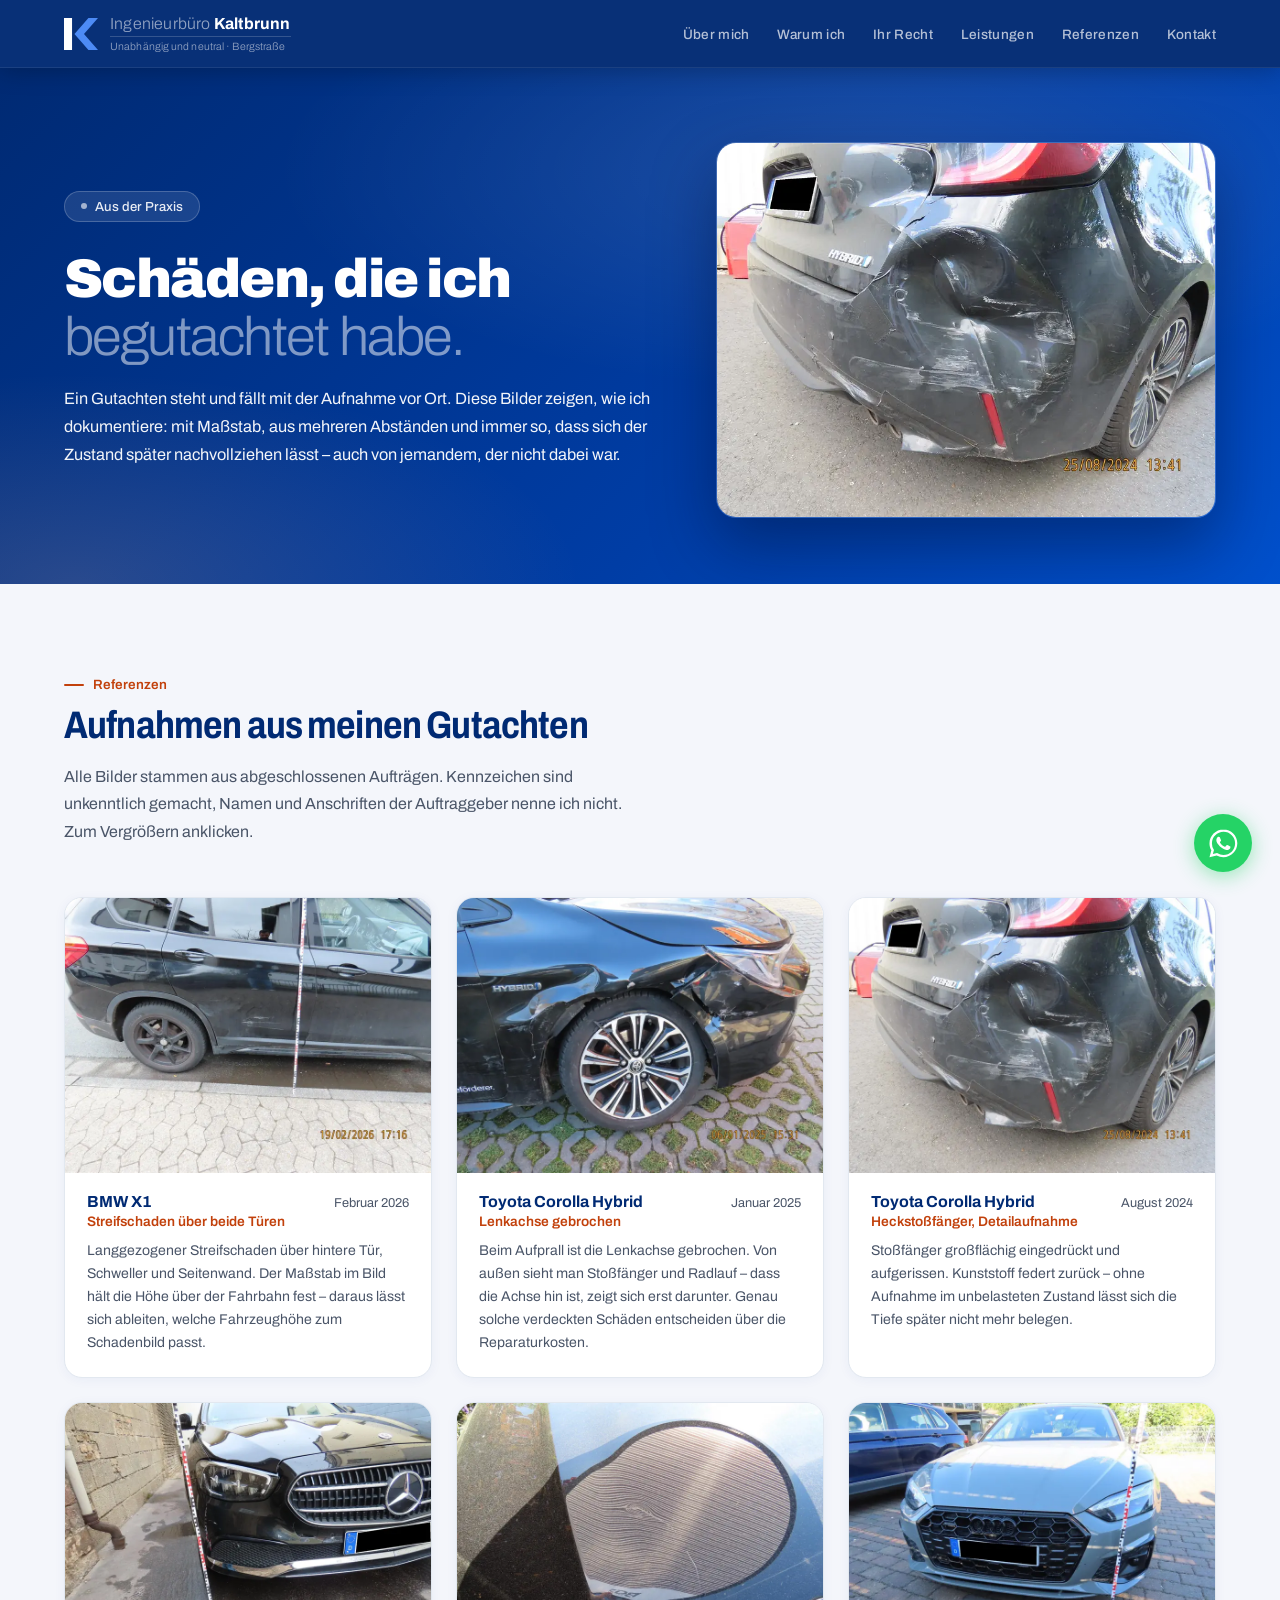
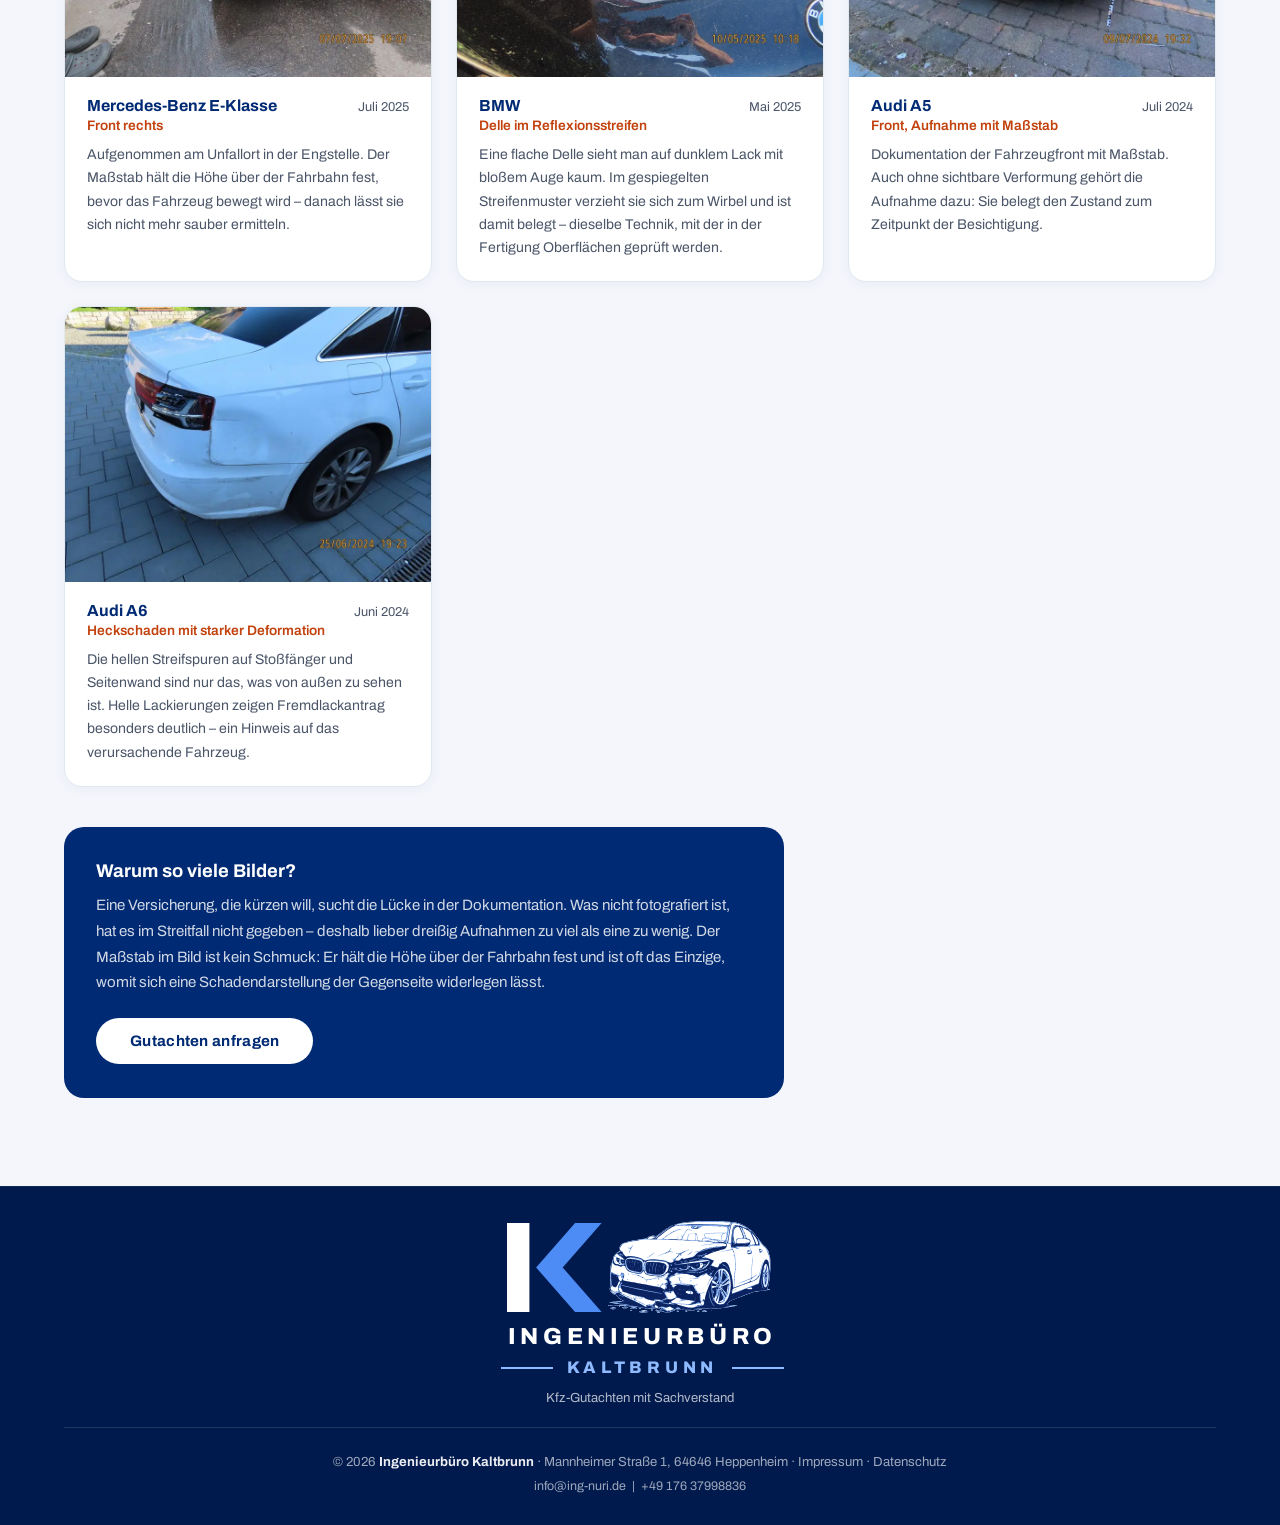
==== commit 67820d89: "Abschnitte in Nurettins vorgegebene Reihenfolge gebracht Beim Abgleich mit seinem Entwurf ist aufgef" ====
--- a/referenzen.html
+++ b/referenzen.html
@@ -217,7 +217,18 @@
         radial-gradient(95% 65% at 50% 118%, rgba(0,12,40,0.5), rgba(0,12,40,0) 68%),
         radial-gradient(70% 90% at -10% 50%, rgba(0,12,40,0.32), rgba(0,12,40,0) 60%),
         linear-gradient(135deg, rgba(0,42,115,0.84) 0%, rgba(0,61,165,0.78) 55%, rgba(0,74,199,0.80) 100%),
-        url("fotos/anriss-hintergrund-klein.webp") center / cover no-repeat,
+        /* Am Handy laeuft das Foto nach unten in den Grundton aus. Es liegt
+           oben und ist 97,5 vw hoch – das ist genau die Hoehe, die der
+           Ausschnitt (800x780) bei voller Breite einnimmt. Der Verlauf
+           endet auf demselben --blue-dark, das darunter liegt, deshalb
+           sieht man keine Kante. */
+        linear-gradient(to bottom, rgba(0,42,115,0) 46%, var(--blue-dark) 100%)
+          top center / 100% 97.5vw no-repeat,
+        /* Eigener, fast quadratischer Ausschnitt fuers Handy. Der breite
+           Streifen wurde hier mit "cover" 6,7-fach hochskaliert – das war
+           der Grund, warum das Bild am Handy billig aussah. So sind es
+           1,5-fach. */
+        url("fotos/anriss-hintergrund-handy.webp") top center / 100% auto no-repeat,
         var(--blue-dark);
       /* Genau eine Bildschirmhoehe, abzueglich der 68 px Navigationsleiste,
          die #hero als margin-top traegt: Anriss und Sequenz enden bzw.
@@ -244,13 +255,22 @@
     @media (min-width: 701px) {
       #hero {
         padding-bottom: 96px;
+        /* Ab hier ist der Anriss breiter als hoch, das Foto fuellt ihn
+           wieder ganz. Der Auslauf-Verlauf faellt weg (none), bleibt aber
+           als Ebene stehen: Groessen und Positionen werden Ebene fuer
+           Ebene zugeordnet, eine fehlende Ebene wuerde alle folgenden
+           verschieben. */
         background-image:
           radial-gradient(75% 60% at 64% 32%, rgba(255,255,255,0.13), rgba(255,255,255,0) 62%),
           radial-gradient(58% 52% at 8% 98%, rgba(255,186,140,0.16), rgba(255,186,140,0) 68%),
           radial-gradient(95% 65% at 50% 118%, rgba(0,12,40,0.5), rgba(0,12,40,0) 68%),
           radial-gradient(70% 90% at -10% 50%, rgba(0,12,40,0.32), rgba(0,12,40,0) 60%),
           linear-gradient(135deg, rgba(0,42,115,0.84) 0%, rgba(0,61,165,0.78) 55%, rgba(0,74,199,0.80) 100%),
+          none,
           url("fotos/anriss-hintergrund.webp");
+        background-size: auto, auto, auto, auto, auto, auto, cover;
+        background-position: 0% 0%, 0% 0%, 0% 0%, 0% 0%, 0% 0%, 0% 0%, center;
+        background-repeat: no-repeat;
       }
       .hero-weiter {
         display: flex; align-items: center; gap: 9px;
@@ -539,21 +559,11 @@
     .leistung-card h3 { font-size: 1rem; font-weight: 700; color: var(--blue-dark); margin-bottom: 10px; }
     .leistung-card p { font-size: 0.88rem; color: var(--gray-text); line-height: 1.65; }
 
-    .fahrzeug-strip {
-      margin-top: 40px; padding-top: 32px; border-top: 1px solid var(--gray-mid);
-      display: flex; align-items: center; gap: 12px; flex-wrap: wrap;
-    }
-    .fahrzeug-strip-label { font-size: 0.85rem; font-weight: 700; color: var(--gray-text); margin-right: 4px; }
-    .fahrzeug-chip {
-      background: var(--white); border: 1px solid var(--gray-mid); color: var(--blue-dark);
-      font-size: 0.82rem; font-weight: 500; padding: 6px 16px; border-radius: 100px;
-      transition: border-color 0.2s, background 0.2s;
-    }
-    .fahrzeug-chip:hover { border-color: var(--flamme); background: #fff3ec; }
-
     .ref-teaser {
       display: flex; align-items: center; justify-content: space-between; gap: 20px;
-      margin-top: 26px; padding: 22px 26px;
+      /* 40 statt 26: den Abstand zum Raster hielt vorher der
+         Fahrzeugstreifen, der dazwischen stand. */
+      margin-top: 40px; padding: 22px 26px;
       background: var(--white); border: 1px solid var(--gray-mid); border-radius: 18px;
       text-decoration: none; color: inherit;
       transition: border-color 0.25s, box-shadow 0.25s, transform 0.25s;
@@ -663,6 +673,11 @@
     /* ── IHR GUTES RECHT ── */
     #ihr-recht { background: var(--white); }
     .recht-inner { max-width: 1240px; margin: 0 auto; }
+    .recht-vorspann {
+      font-family: var(--font-condensed); font-weight: 700;
+      font-size: 1.02rem; color: var(--blue-dark);
+      margin: 30px 0 16px;
+    }
     .recht-karten {
       display: grid; grid-template-columns: repeat(auto-fit, minmax(280px, 1fr));
       gap: 20px;
@@ -809,63 +824,51 @@
     .wagen-b .wagen-dreh { transform: rotate(calc(var(--nach) * 4deg)); }
 
 
-    /* Strichmaennchen: steigt aus, greift in die Tasche, hebt das Handy.
-       Aus Kaesten gebaut und nicht aus SVG, damit jedes Glied einen
-       eigenen Drehpunkt hat, ohne von transform-box abzuhaengen.
-
-       Es steht bei z-index 1 hinter den Wagen und laeuft nach links aus
-       dem Umriss des nahen Wagens heraus – dadurch kommt es hinter dem
-       Wagen hervor, statt aus dem Nichts zu erscheinen. */
+    /* Die Figur. Hier stand ein Strichmaennchen aus CSS-Kaesten – erst
+       sechs Balken, dann mit Gelenken, Haenden und Fuessen. Beweglich war
+       es, gut sah es nie aus: eine Figur, der man die Mechanik ansieht.
+       Jetzt ist es eine gezeichnete Figur aus marke/bau_mensch.py, im
+       selben Strich wie die Wagen – gefuellte Flaeche, weisser Umriss.
+
+       Sie steht bei z-index 1 hinter den Wagen und laeuft nach links aus
+       dem Umriss des nahen Wagens heraus: so kommt sie hinter dem Wagen
+       hervor, statt aus dem Nichts zu erscheinen. */
     .figur {
-      position: absolute; left: 34%; top: 80%; z-index: 1;
-      width: clamp(112px, 13vw, 178px); height: clamp(112px, 13vw, 178px);
+      /* 73 %, nicht 80: bei 80 standen die Fuesse 77 px unter der
+         Radlinie des Wagens – die Figur war also weit vor dem Wagen,
+         ohne dafuer groesser zu sein. Jetzt steht sie auf derselben
+         Fahrbahn, nur eine Spur davor. */
+      position: absolute; left: 34%; top: 73%; z-index: 1;
+      width: clamp(42px, 6.4vw, 80px);
+      --mn-lack: #0d2f63; --mn-glas: #3f6fb5;
+      --mn-linie: #ffffff; --mn-haar: #ffffff;
       transform:
-        translate(calc(-50% - var(--aussteigen) * clamp(90px, 13vw, 210px)),
-                  calc(-100% + (1 - var(--aussteigen)) * 34%))
-        scale(calc(0.78 + var(--aussteigen) * 0.22));
+        translate(calc(-50% - var(--aussteigen) * clamp(120px, 18.5vw, 300px)),
+                  calc(-100% + (1 - var(--aussteigen)) * 34%
+                       + var(--gang) * -2.2%))
+        rotate(calc(var(--gang) * 1.1deg))
+        scale(calc(0.82 + var(--aussteigen) * 0.18));
+      transform-origin: 50% 100%;
       opacity: calc(min(1, var(--aussteigen) * 4) * (1 - var(--zoom)));
       will-change: transform;
     }
-    .figur i {
-      position: absolute; display: block;
-      background: rgba(255,255,255,0.92); border-radius: 100px;
-    }
-    .figur-kopf { left: 41%; top: 0; width: 18%; height: 18%; border-radius: 50%; }
-    .figur-rumpf { left: 48.3%; top: 17%; width: 3.4%; height: 38%; }
-    .figur-arm { left: 48.5%; top: 22%; width: 3%; height: 26%; transform-origin: 50% 0; }
-    .figur-bein { left: 48.4%; top: 54%; width: 3.2%; height: 46%; transform-origin: 50% 0; }
-
-    /* Der linke Arm und beide Beine schwingen mit dem Gang. Der rechte Arm
-       hat drei Lagen, deren Gewichte sich zu eins addieren: gehen, in die
-       Tasche, Handy hoch. */
-    .figur-arm-l { transform: rotate(calc(26deg + var(--gang) * 18deg)); }
-    .figur-arm-r {
-      transform: rotate(calc(
-        (1 - var(--tasche)) * (-24deg - var(--gang) * 18deg)
-        + var(--tasche) * (1 - var(--hoch)) * 16deg
-        + var(--hoch) * -108deg));   /* ueber die Waagerechte, sonst kein 'hoch' */
-    }
-    .figur-bein-l { transform: rotate(calc(15deg + var(--gang) * 24deg)); }
-    .figur-bein-r { transform: rotate(calc(-15deg - var(--gang) * 24deg)); }
-
-    /* Das Handy in der Hand haengt am Arm und dreht sich zurueck, damit es
-       aufrecht bleibt. Es verschwindet, sobald das grosse uebernimmt. */
-    /* .figur i setzt border-radius: 100px und schlaegt eine Klasse allein in
-       der Spezifitaet – ohne das i hier waere das Handy ein Oval. */
-    /* 360 % Armbreite auf 40 % Armhoehe ergab ein Quadrat – das war kein
-       Handy. Jetzt hoch statt breit, mit Schirm. */
-    .figur i.figur-handy {
-      position: absolute; left: -81%; bottom: -10%;
-      width: 262%; height: 56%;
-      background: rgba(255,255,255,0.95); border-radius: 2px;
-      transform: rotate(calc(
-        var(--tasche) * (1 - var(--hoch)) * -16deg + var(--hoch) * 108deg));
-      opacity: calc(min(1, var(--hoch) * 5) * (1 - min(1, var(--handy) * 4)));
-    }
-    .figur i.figur-handy::before {
-      content: ''; position: absolute; inset: 13% 14%;
-      background: #2f5896; border-radius: 1px;
-    }
+    .figur .mensch { width: 100%; height: auto; display: block; }
+
+    /* Zwei gezeichnete Armstellungen, zwischen denen umgeblendet wird.
+       Die Gewichte addieren sich in jedem Moment zu eins, sonst steht die
+       Figur waehrend des Uebergangs mit halb durchsichtigen Armen da.
+
+       Die Blende laeuft nicht ueber den ganzen Hub, sondern ueber ein
+       schmales Band in seiner Mitte. Ueber den ganzen Hub sah man beide
+       Arme lange halb durchscheinen – das war genau das Geisterbild, das
+       die Sequenz vorher unsauber gemacht hat. So dauert die Ueberblendung
+       drei Prozent des Scrollwegs und liest sich als Bewegung. */
+    .figur { --arm-blende: clamp(0, calc((var(--hoch) - 0.35) / 0.3), 1); }
+    .figur .mn-arm-unten { opacity: calc(1 - var(--arm-blende)); }
+    .figur .mn-arm-hoch  { opacity: var(--arm-blende); }
+    /* Das Handy taucht in der haengenden Hand auf, bevor der Arm hochgeht –
+       das ist der Griff in die Tasche. */
+    .figur .mn-handy-unten { opacity: var(--tasche); }
 
     .knall {
       position: absolute; left: 50%; top: 65%; z-index: 3;
@@ -940,7 +943,7 @@
          Hoehe und ziehen den Schirm nach links und rechts auf. */
       --f: clamp(0, calc((var(--zoom) - 0.50) / 0.36), 1);
       /* An der erhobenen Hand gemessen. */
-      --hand-x: -26.5vw; --hand-y: 13.3vh;
+      --hand-x: -36.2vw; --hand-y: 7.11vh;
       width:  calc(var(--w0) + (100% - var(--w0)) * var(--f));
       height: calc(var(--h0) + (100% - var(--h0)) * var(--f));
       transform:
@@ -1131,18 +1134,20 @@
       .unfall { height: 400vh; }
       .wagen { width: clamp(150px, 46vw, 230px); }
       .handy { --w0: min(86vw, calc((100svh - 212px) / 1.94444 + 28px));
-               --hand-x: -26.4vw; --hand-y: 18.8vh; }
+               --hand-x: -35.6vw; --hand-y: 11.26vh; }
       /* Am Handy fuellen die beiden Wagen die ganze Breite – links neben
          dem Wagen ist kein Platz, die Figur liefe aus dem Bild. Sie tritt
          deshalb nach vorn vor den Wagen statt zur Seite: naeher am
          Betrachter, also weiter unten und vor den Wagen gestaffelt. */
       .figur {
-        left: 24%; top: 79%; z-index: 3;
-        width: clamp(96px, 26vw, 124px); height: clamp(96px, 26vw, 124px);
+        left: 24%; top: 72%; z-index: 3;
+        width: clamp(40px, 13vw, 58px);
         transform:
           translate(calc(-50% - var(--aussteigen) * 22px),
-                    calc(-100% + (1 - var(--aussteigen)) * 34%))
-          scale(calc(0.78 + var(--aussteigen) * 0.22));
+                    calc(-100% + (1 - var(--aussteigen)) * 34%
+                         + var(--gang) * -2.2%))
+          rotate(calc(var(--gang) * 1.1deg))
+          scale(calc(0.82 + var(--aussteigen) * 0.18));
       }
       .unfall-knoepfe .btn-primary, .unfall-knoepfe .btn-outline { flex: 1 1 100%; text-align: center; }
     }
@@ -1168,7 +1173,12 @@
     }
 
     /* ── KONTAKT ── */
-    #kontakt { background: var(--gray-light); }
+    /* Kontakt traegt Blassblau, nicht Grau. Seit die Leistungen nach
+       hinten gerueckt sind, stossen sonst zwei graue Abschnitte
+       aneinander und lesen sich als ein einziger langer Block. Die
+       weissen Eingabefelder heben sich auf Blassblau ausserdem besser
+       ab als auf Weiss. */
+    #kontakt { background: var(--blue-pale); }
     .kontakt-inner { display: grid; grid-template-columns: 1fr 1fr; gap: 64px; align-items: start; }
     /* Sein Name über den Kontaktdaten – so steht es in seinem Entwurf. */
     .kontakt-wer {
@@ -1371,8 +1381,6 @@
       /* Leistungen */
       .leistungen-grid { grid-template-columns: 1fr; gap: 14px; }
       .leistung-card { padding: 26px 22px; }
-      .fahrzeug-strip { gap: 8px; margin-top: 32px; padding-top: 26px; }
-      .fahrzeug-strip-label { flex-basis: 100%; margin-right: 0; }
 
       /* Über */
       .ueber-inner { gap: 32px; }
@@ -1551,11 +1559,11 @@
     </div>
   </a>
   <ul class="nav-links">
+    <li><a href="index.html#ueber">Über mich</a></li>
+    <li><a href="index.html#warum">Warum ich</a></li>
+    <li><a href="index.html#ihr-recht">Ihr Recht</a></li>
     <li><a href="index.html#leistungen">Leistungen</a></li>
-    <li><a href="index.html#ueber">Über mich</a></li>
     <li><a href="referenzen.html" aria-current="page">Referenzen</a></li>
-    <li><a href="index.html#warum">Warum ich</a></li>
-    <li><a href="#ihr-recht">Ihr Recht</a></li>
     <li><a href="index.html#kontakt">Kontakt</a></li>
   </ul>
   <button class="nav-burger" id="nav-burger" aria-label="Menü öffnen" aria-expanded="false" aria-controls="mobile-menu">
@@ -1566,11 +1574,11 @@
 <!-- MOBILES MENÜ -->
 <div class="menu-backdrop" id="menu-backdrop"></div>
 <div class="mobile-menu" id="mobile-menu">
+  <a href="index.html#ueber">Über mich</a>
+  <a href="index.html#warum">Warum ich</a>
+  <a href="index.html#ihr-recht">Ihr Recht</a>
   <a href="index.html#leistungen">Leistungen</a>
-  <a href="index.html#ueber">Über mich</a>
   <a href="referenzen.html" aria-current="page">Referenzen</a>
-  <a href="index.html#warum">Warum ich</a>
-  <a href="#ihr-recht">Ihr Recht</a>
   <a href="index.html#kontakt">Kontakt</a>
   <a href="index.html#kontakt" class="mobile-menu-cta">Gutachten anfragen →</a>
 </div>
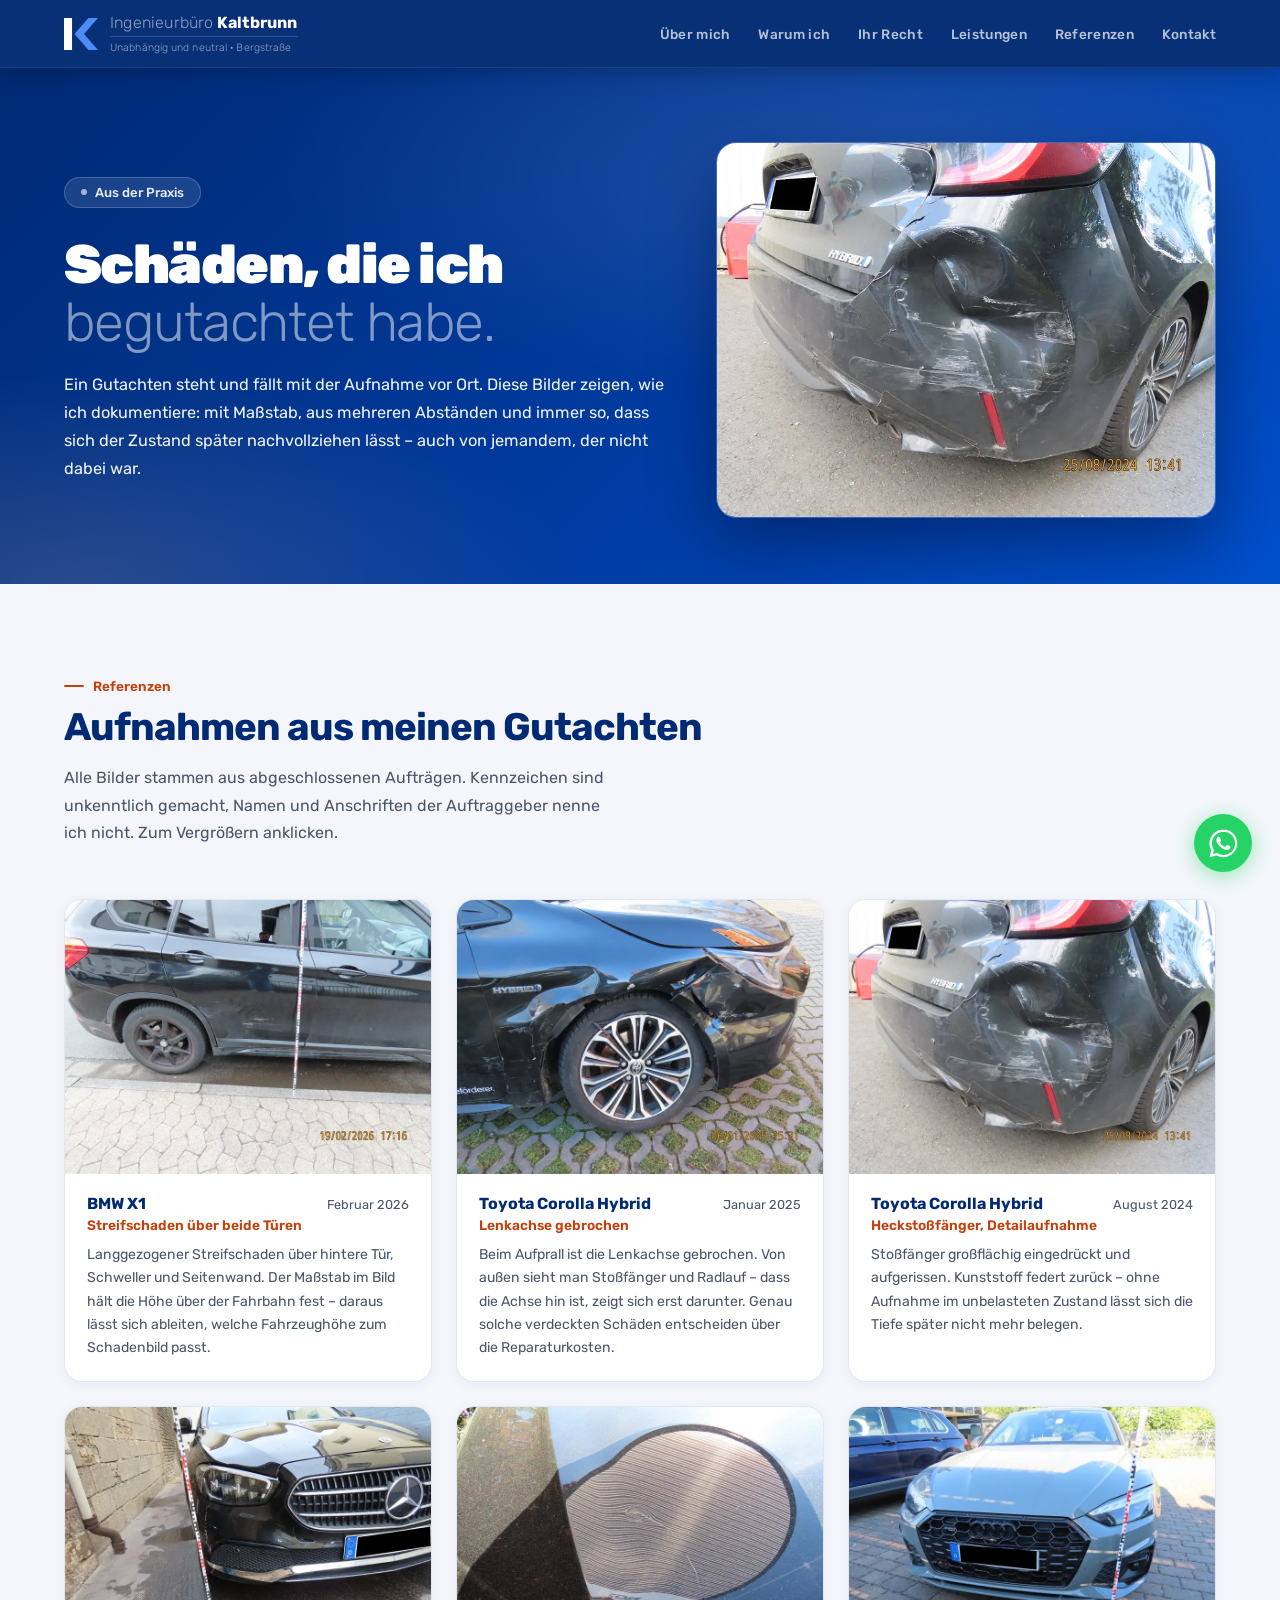
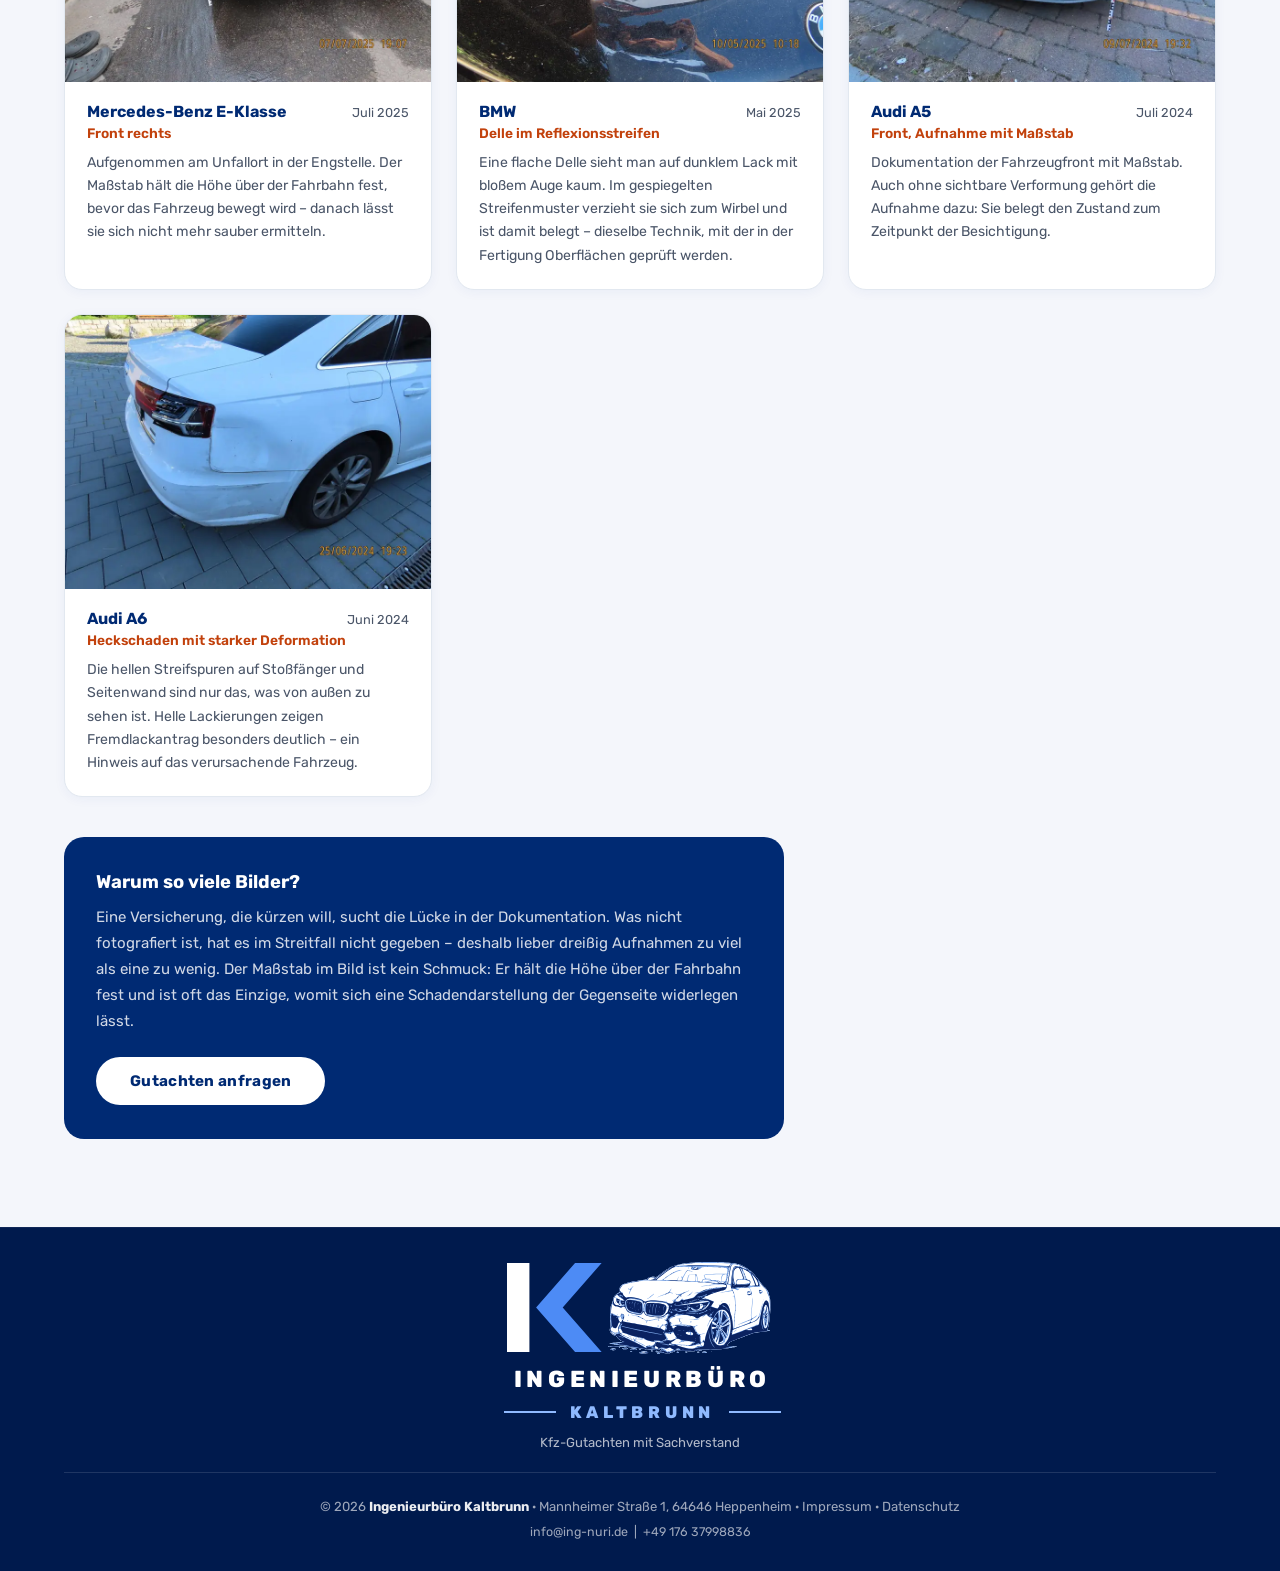
==== commit 0dbc3e23: "Rubik statt Archivo Von Bilal vorgegeben. Variabler Schnitt 300–900, auf die lateinische Teilmenge b" ====
--- a/referenzen.html
+++ b/referenzen.html
@@ -18,14 +18,16 @@
   <link rel="icon" href="data:image/svg+xml,%3Csvg xmlns='http://www.w3.org/2000/svg' viewBox='0 0 112 112'%3E%3Cdefs%3E%3ClinearGradient id='l' x1='0' y1='0' x2='0' y2='1'%3E%3Cstop offset='0' stop-color='%23ffffff'/%3E%3Cstop offset='1' stop-color='%238fadd4'/%3E%3C/linearGradient%3E%3C/defs%3E%3Ccircle cx='56' cy='56' r='55' fill='%23002a73'/%3E%3Cpath d='M26 69 L20.8 65.1 L27 63.7 L21.8 60.1 L28.6 58.9 L25.6 55.3 L38 56.1 L46.5 55.7 L54 47.9 L71.5 47.9 L79.5 55.7 L93 56.9 L97.4 59.9 L98 69 Z' fill='url(%23l)'/%3E%3Ccircle cx='40' cy='68.5' r='7.6' fill='%230b2f66'/%3E%3Ccircle cx='40' cy='68.5' r='4' fill='%23cfe0f5'/%3E%3Ccircle cx='83' cy='68.5' r='7.6' fill='%230b2f66'/%3E%3Ccircle cx='83' cy='68.5' r='4' fill='%23cfe0f5'/%3E%3Cg stroke='%23ff8a1f' stroke-width='4.4' stroke-linecap='round'%3E%3Cpath d='M19 52 L7 41.5'/%3E%3Cpath d='M25 45.5 L20.5 35'/%3E%3Cpath d='M15 59 L3 57'/%3E%3C/g%3E%3C/svg%3E"/>
   <title>Referenzen – Ingenieurbüro Kaltbrunn | Kfz-Gutachten Heppenheim</title>
   <style>
-    /* Archivo, variabel in Breite und Gewicht, lokal eingebettet.
-       Eine Datei für Fließtext und schmale Schlagzeilen. */
-    @font-face{font-family:'Archivo';font-style:normal;font-weight:300 900;
-      font-stretch:62% 125%;font-display:swap;
-      src:url([data-uri]) format('woff2');}
+    /* Rubik, von Bilal vorgegeben. Variabler Schnitt 300–900, auf die
+       lateinische Teilmenge beschraenkt: 34 KB gegenueber 87 KB bei
+       Archivo. Open Font License, eingebettet statt nachgeladen –
+       die Seite laedt nichts von fremden Servern. */
+    @font-face{font-family:'Rubik';font-style:normal;font-weight:300 900;
+      font-display:swap;
+      src:url([data-uri]) format('woff2');}
     :root {
-      --font-sans: 'Archivo', system-ui, -apple-system, 'Segoe UI', sans-serif;
-      --font-condensed: 'Archivo', system-ui, -apple-system, 'Segoe UI', sans-serif;
+      --font-sans: 'Rubik', system-ui, -apple-system, 'Segoe UI', sans-serif;
+      --font-condensed: 'Rubik', system-ui, -apple-system, 'Segoe UI', sans-serif;
     }
     *, *::before, *::after { box-sizing: border-box; margin: 0; padding: 0; }
 
@@ -61,15 +63,17 @@
     footer a, .impressum-block a { display: inline-block; padding-block: 4px; }
     input[type=checkbox] { width: 20px !important; height: 20px !important; }
 
-    /* Schmale Achse für Schlagzeilen – bei Archivo eine Achse, keine zweite Datei */
+    /* Schlagzeilen. Archivo hatte eine Breitenachse (font-stretch 84 %),
+       Rubik hat keine – die Angabe waere wirkungslos und irrefuehrend und
+       ist deshalb raus. Was die schmale Achse an Breite gespart hat, holt
+       jetzt die Laufweite zurueck; nachgemessen an den Umbruechen, nicht
+       geschaetzt. */
     .hero-content h1, h2.section-title, .ueber-name,
     .stat-num, .warum-num, .footer-claim strong {
-      font-stretch: 84%;
-      letter-spacing: -0.015em;
-    }
-    .hero-content h1 { letter-spacing: -0.028em; word-spacing: 0.06em; }
-    h2.section-title { letter-spacing: -0.022em; }
-    .nav-stamp { font-stretch: 92%; }
+      letter-spacing: -0.021em;
+    }
+    .hero-content h1 { letter-spacing: -0.032em; word-spacing: 0.05em; }
+    h2.section-title { letter-spacing: -0.026em; }
 
     html { scroll-behavior: smooth; -webkit-text-size-adjust: 100%; }
     body { font-family: var(--font-sans); color: var(--text); background: var(--white); overflow-x: hidden; -webkit-tap-highlight-color: transparent; }
@@ -299,7 +303,10 @@
     .hero-inner {
       position: relative; z-index: 4; width: 100%;
       max-width: 1240px; margin: 0 auto;
-      display: grid; grid-template-columns: minmax(0, 1.06fr) minmax(0, 0.94fr);
+      /* Etwas mehr Platz links als vorher (1,06/0,94). Rubik laeuft ohne
+         Breitenachse breiter als Archivo; die Schlagzeile braucht die
+         Spalte, sonst rutscht "Gutachter:" auf eine vierte Zeile. */
+      display: grid; grid-template-columns: minmax(0, 1.10fr) minmax(0, 0.90fr);
       gap: 56px; align-items: center;
     }
     @media (max-width: 1080px) { .hero-inner { gap: 36px; } }
@@ -329,7 +336,7 @@
     }
     @keyframes grid-drift { 0% { background-position: 0 0; } 100% { background-position: 76px 76px; } }
 
-    .hero-content { position: relative; z-index: 4; max-width: 620px; }
+    .hero-content { position: relative; z-index: 4; max-width: 650px; }
     .hero-eyebrow {
       display: inline-flex; align-items: center; gap: 8px;
       background: rgba(255,255,255,0.1);
@@ -359,11 +366,18 @@
 
     .hero-content h1 {
       font-family: var(--font-condensed);
-      font-size: clamp(1.9rem, 3.5vw, 2.7rem); font-weight: 900;
+      /* An den Umbruechen gemessen, nicht geschaetzt: bei 3,5vw/2,7rem
+         passte "zum unabhaengigen Gutachter:" in Rubik nicht mehr in
+         die Spalte und brach um. */
+      font-size: clamp(1.8rem, 2.9vw, 2.5rem); font-weight: 900;
       color: var(--white); line-height: 1.08; margin-bottom: 22px;
       animation: fade-up 0.9s 0.1s cubic-bezier(.22,1,.36,1) both;
     }
-    .hero-content h1 span { color: rgba(255,255,255,0.5); font-weight: 300; }
+    /* 0,68 statt 0,5. Die dritte Zeile ist mit Rubik kleiner geworden
+       (21,4 statt 25 px am Handy) und faellt damit unter die Grenze fuer
+       grossen Text – ab da gilt 4,5 statt 3,0. Bei 0,5 waren es 3,42.
+       An den gerenderten Pixeln gemessen, nicht an der Verlaufsfarbe. */
+    .hero-content h1 span { color: rgba(255,255,255,0.68); font-weight: 300; }
     @keyframes fade-up { from { opacity: 0; transform: translateY(24px); } to { opacity: 1; transform: translateY(0); } }
 
     .hero-content p {
@@ -1284,7 +1298,7 @@
     }
     .recht > summary::-webkit-details-marker { display: none; }
     .recht > summary h2 {
-      font-family: var(--font-condensed); font-stretch: 88%;
+      font-family: var(--font-condensed);
       font-size: 1.35rem; font-weight: 700; color: var(--blue-dark);
       letter-spacing: -0.01em; margin: 0;
     }
@@ -1352,7 +1366,7 @@
       .hero-stats { margin-top: 32px; padding-top: 24px; }
       /* Die Nummer steht in der Tafel – ein zweites Mal als Knopf ist zu viel. */
       .btn-call-mobile { display: none !important; }
-      .hero-content h1 { font-size: clamp(1.5rem, 6.4vw, 1.95rem); }
+      .hero-content h1 { font-size: clamp(1.25rem, 5.5vw, 1.95rem); }
       .hero-content p { font-size: 0.98rem; margin-bottom: 30px; }
       .hero-panel .hero-eyebrow { font-size: 0.64rem; padding: 4px 10px; }
       .hero-cta { gap: 12px; }
@@ -1409,7 +1423,7 @@
       #wa-btn img { width: 54px !important; height: 54px !important; }
     }
     @media (max-width: 380px) {
-      .hero-content h1 { font-size: 1.4rem; }
+      .hero-content h1 { font-size: 1.2rem; }
       .nav-title { font-size: 0.9rem; }
     }
 
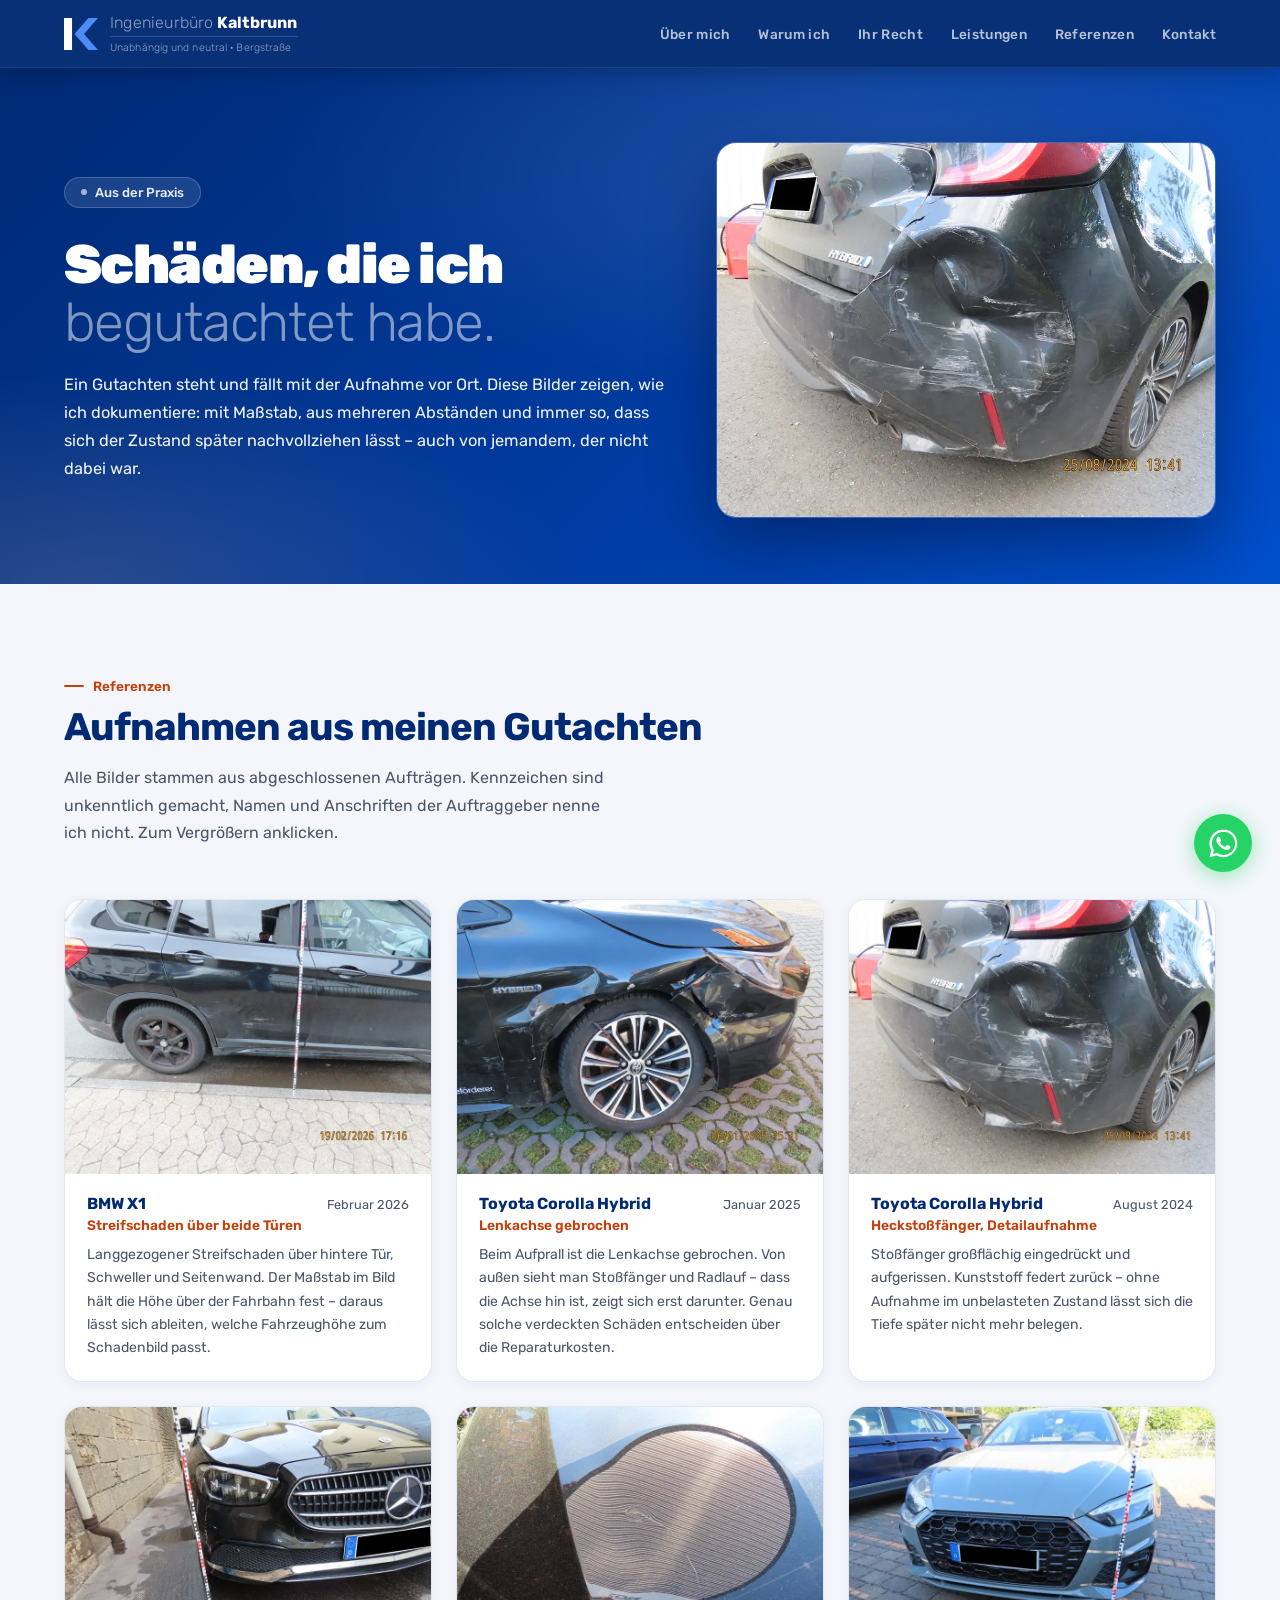
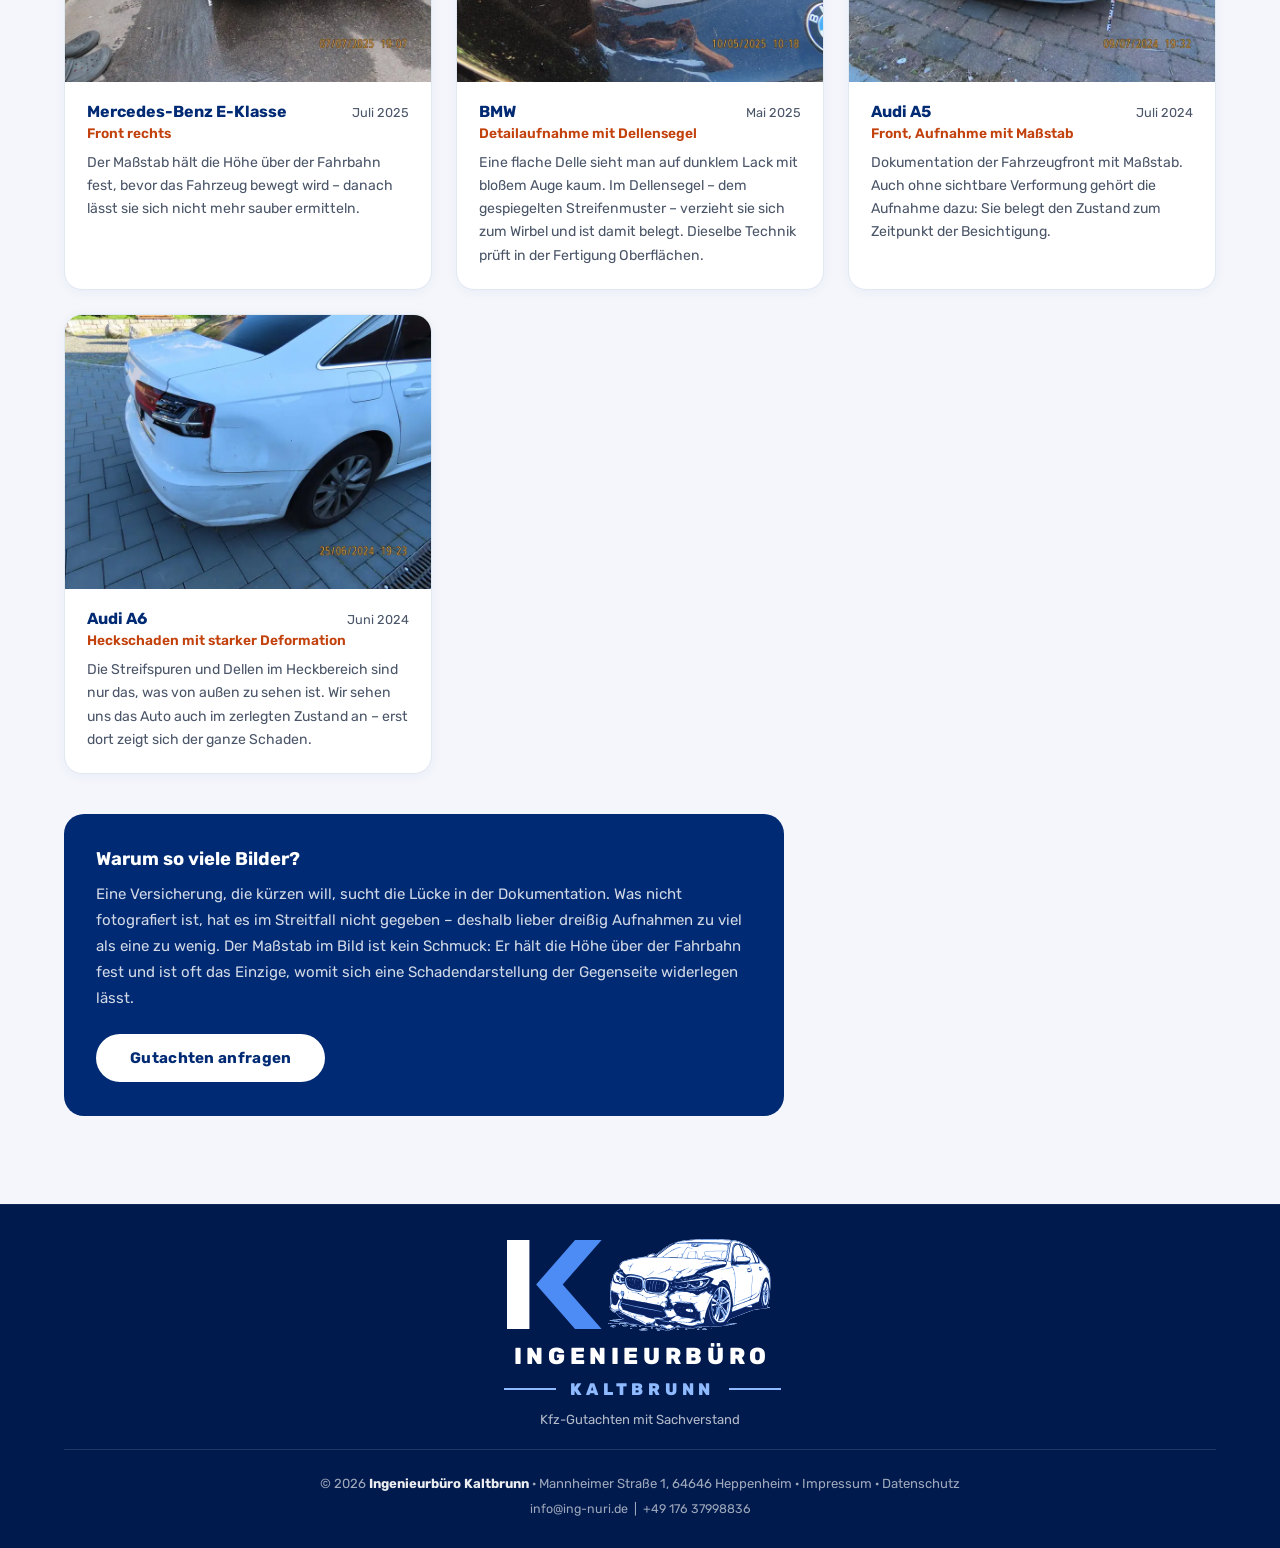
==== commit 1026ef83: "Bilals Textrunde vom 22.08. umgesetzt ANRISS. Die Überschrift steht jetzt auf Nurettins zweiter Fass" ====
--- a/referenzen.html
+++ b/referenzen.html
@@ -16,6 +16,7 @@
   <meta property="og:url" content="https://www.ing-nuri.de/referenzen.html"/>
   <meta name="twitter:card" content="summary_large_image"/>
   <link rel="icon" href="data:image/svg+xml,%3Csvg xmlns='http://www.w3.org/2000/svg' viewBox='0 0 112 112'%3E%3Cdefs%3E%3ClinearGradient id='l' x1='0' y1='0' x2='0' y2='1'%3E%3Cstop offset='0' stop-color='%23ffffff'/%3E%3Cstop offset='1' stop-color='%238fadd4'/%3E%3C/linearGradient%3E%3C/defs%3E%3Ccircle cx='56' cy='56' r='55' fill='%23002a73'/%3E%3Cpath d='M26 69 L20.8 65.1 L27 63.7 L21.8 60.1 L28.6 58.9 L25.6 55.3 L38 56.1 L46.5 55.7 L54 47.9 L71.5 47.9 L79.5 55.7 L93 56.9 L97.4 59.9 L98 69 Z' fill='url(%23l)'/%3E%3Ccircle cx='40' cy='68.5' r='7.6' fill='%230b2f66'/%3E%3Ccircle cx='40' cy='68.5' r='4' fill='%23cfe0f5'/%3E%3Ccircle cx='83' cy='68.5' r='7.6' fill='%230b2f66'/%3E%3Ccircle cx='83' cy='68.5' r='4' fill='%23cfe0f5'/%3E%3Cg stroke='%23ff8a1f' stroke-width='4.4' stroke-linecap='round'%3E%3Cpath d='M19 52 L7 41.5'/%3E%3Cpath d='M25 45.5 L20.5 35'/%3E%3Cpath d='M15 59 L3 57'/%3E%3C/g%3E%3C/svg%3E"/>
+  <meta name="format-detection" content="telephone=no"/>
   <title>Referenzen – Ingenieurbüro Kaltbrunn | Kfz-Gutachten Heppenheim</title>
   <style>
     /* Rubik, von Bilal vorgegeben. Variabler Schnitt 300–900, auf die
@@ -74,6 +75,15 @@
     }
     .hero-content h1 { letter-spacing: -0.032em; word-spacing: 0.05em; }
     h2.section-title { letter-spacing: -0.026em; }
+
+    /* Rufnummern, die als Text dastehen und nicht als Verweis: iOS erkennt
+       Ziffernfolgen selbst und macht daraus einen Link – im Handy-Schirm der
+       Sequenz war die Nummer dadurch unterstrichen, obwohl sie dort nur Bild
+       ist. Das Meta im Kopf schaltet diese Erkennung ab; diese Regel faengt
+       den Fall, dass ein Browser das Meta ignoriert. Die echten tel:-Verweise
+       sind davon nicht betroffen, die stehen als <a> in der Seite. */
+    .mini-nummer a, .recht-cta strong a, footer a[href^="tel"],
+    .mini-nummer, .recht-cta strong { text-decoration: none; color: inherit; }
 
     html { scroll-behavior: smooth; -webkit-text-size-adjust: 100%; }
     body { font-family: var(--font-sans); color: var(--text); background: var(--white); overflow-x: hidden; -webkit-tap-highlight-color: transparent; }
@@ -1671,20 +1681,20 @@
       <figcaption>
         <div class="ref-kopfzeile"><strong>Mercedes-Benz E-Klasse</strong><span>Juli 2025</span></div>
         <div class="ref-schaden">Front rechts</div>
-        <p>Aufgenommen am Unfallort in der Engstelle. Der Maßstab hält die Höhe über der Fahrbahn fest, bevor das Fahrzeug bewegt wird – danach lässt sie sich nicht mehr sauber ermitteln.</p>
+        <p>Der Maßstab hält die Höhe über der Fahrbahn fest, bevor das Fahrzeug bewegt wird – danach lässt sie sich nicht mehr sauber ermitteln.</p>
       </figcaption>
     </figure>
     <figure class="ref-karte reveal delay-1">
-      <button class="ref-bild" type="button" data-gross="fotos/05-bmw-lack-detail.webp" data-text="BMW – Delle im Reflexionsstreifen">
-        <img src="fotos/05-bmw-lack-detail-klein.webp" alt="BMW, delle im reflexionsstreifen, aufgenommen Mai 2025" width="800" height="600" loading="lazy" decoding="async"/>
+      <button class="ref-bild" type="button" data-gross="fotos/05-bmw-lack-detail.webp" data-text="BMW – Detailaufnahme mit Dellensegel">
+        <img src="fotos/05-bmw-lack-detail-klein.webp" alt="BMW, detailaufnahme mit dellensegel, aufgenommen Mai 2025" width="800" height="600" loading="lazy" decoding="async"/>
         <span class="ref-lupe" aria-hidden="true">
           <svg viewBox="0 0 24 24" fill="none" stroke="currentColor" stroke-width="2" stroke-linecap="round"><circle cx="11" cy="11" r="7"/><path d="M20 20l-3.5-3.5M11 8v6M8 11h6"/></svg>
         </span>
       </button>
       <figcaption>
         <div class="ref-kopfzeile"><strong>BMW</strong><span>Mai 2025</span></div>
-        <div class="ref-schaden">Delle im Reflexionsstreifen</div>
-        <p>Eine flache Delle sieht man auf dunklem Lack mit bloßem Auge kaum. Im gespiegelten Streifenmuster verzieht sie sich zum Wirbel und ist damit belegt – dieselbe Technik, mit der in der Fertigung Oberflächen geprüft werden.</p>
+        <div class="ref-schaden">Detailaufnahme mit Dellensegel</div>
+        <p>Eine flache Delle sieht man auf dunklem Lack mit bloßem Auge kaum. Im Dellensegel – dem gespiegelten Streifenmuster – verzieht sie sich zum Wirbel und ist damit belegt. Dieselbe Technik prüft in der Fertigung Oberflächen.</p>
       </figcaption>
     </figure>
     <figure class="ref-karte reveal delay-2">
@@ -1710,7 +1720,7 @@
       <figcaption>
         <div class="ref-kopfzeile"><strong>Audi A6</strong><span>Juni 2024</span></div>
         <div class="ref-schaden">Heckschaden mit starker Deformation</div>
-        <p>Die hellen Streifspuren auf Stoßfänger und Seitenwand sind nur das, was von außen zu sehen ist. Helle Lackierungen zeigen Fremdlackantrag besonders deutlich – ein Hinweis auf das verursachende Fahrzeug.</p>
+        <p>Die Streifspuren und Dellen im Heckbereich sind nur das, was von außen zu sehen ist. Wir sehen uns das Auto auch im zerlegten Zustand an – erst dort zeigt sich der ganze Schaden.</p>
       </figcaption>
     </figure>
   </div>
